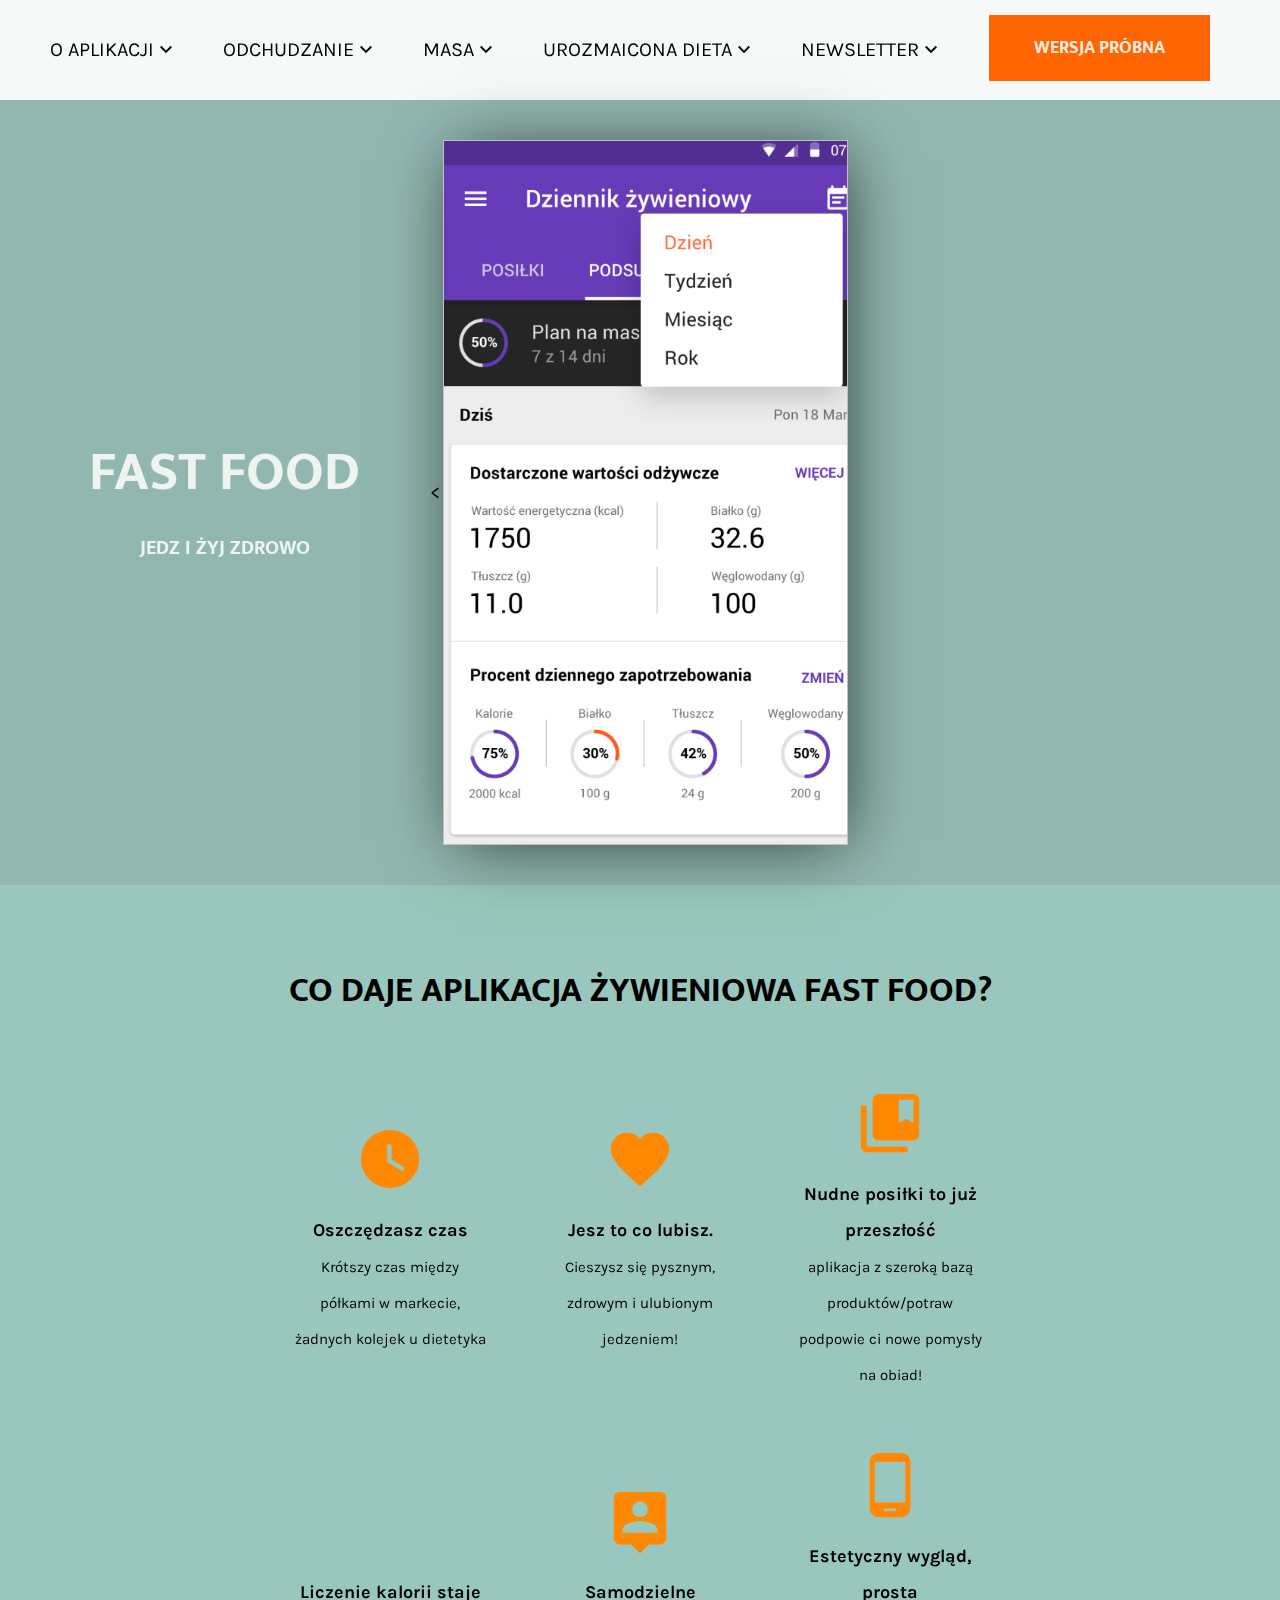
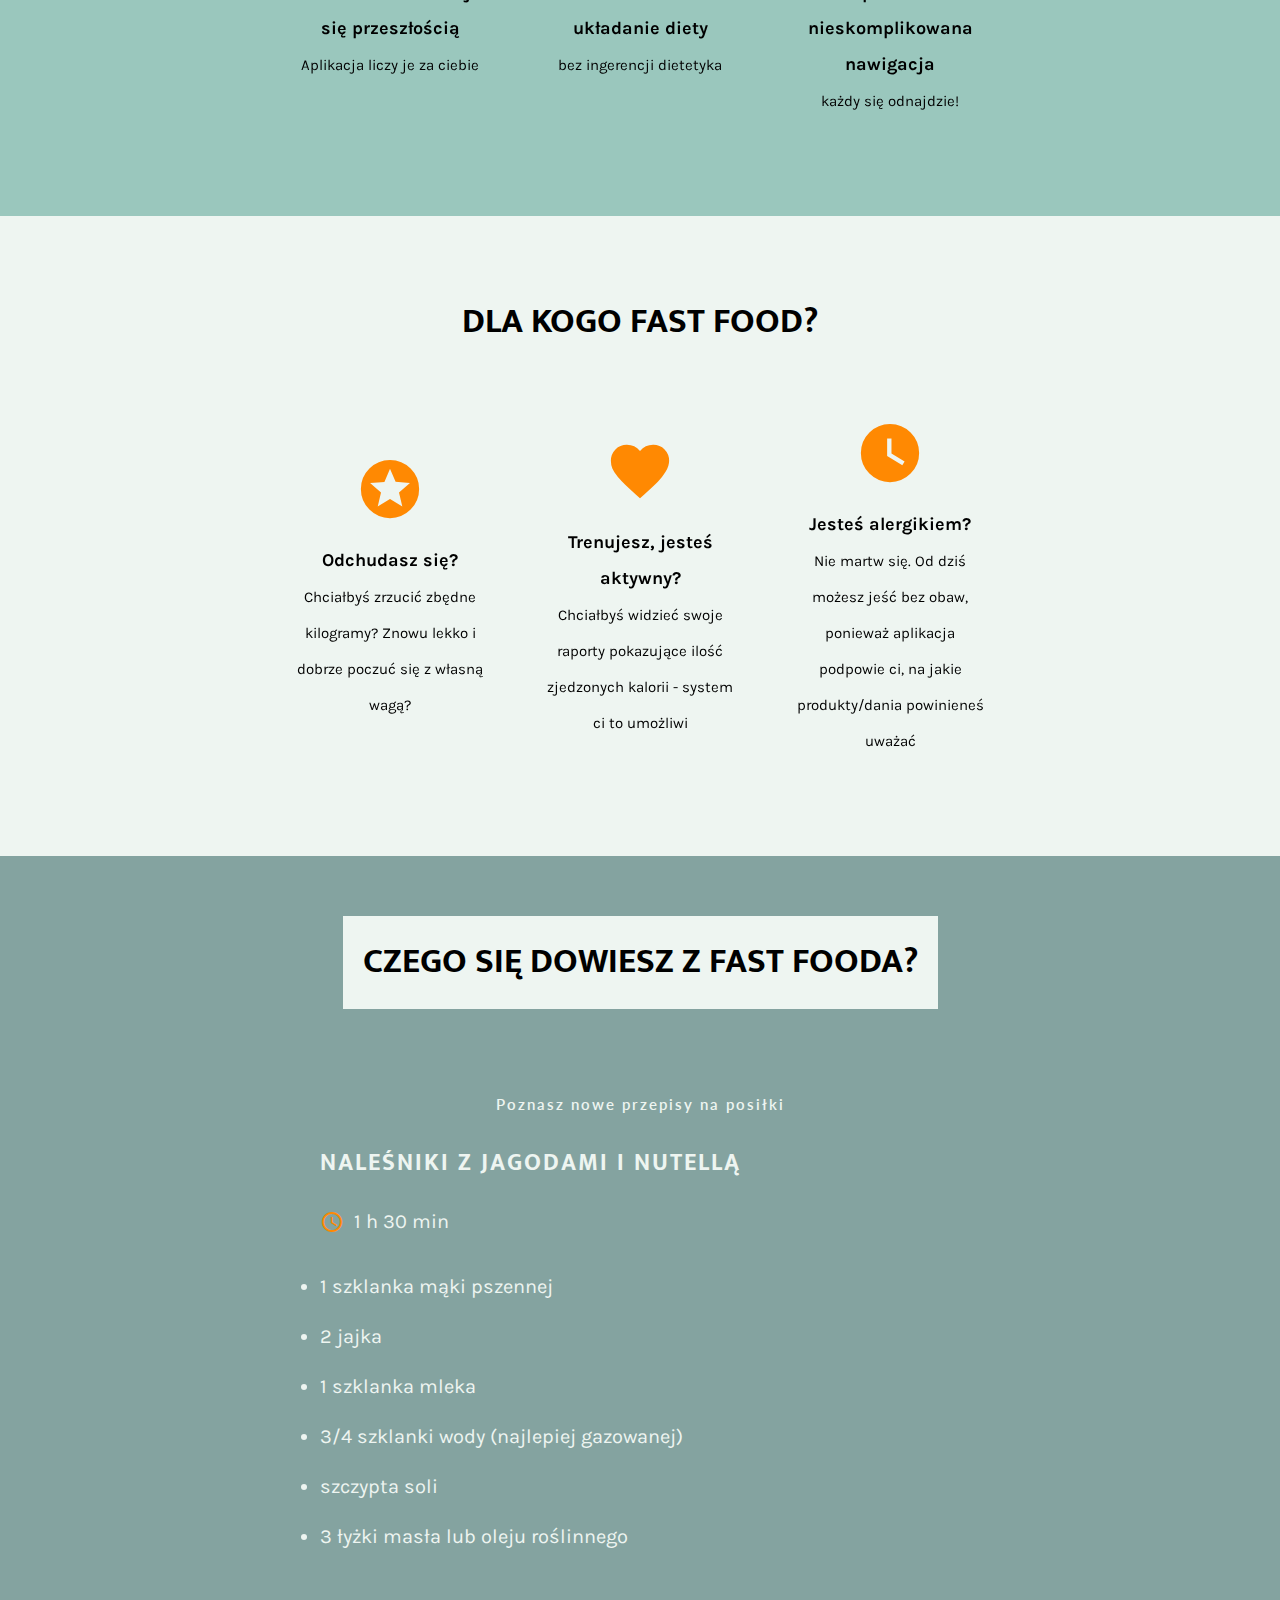
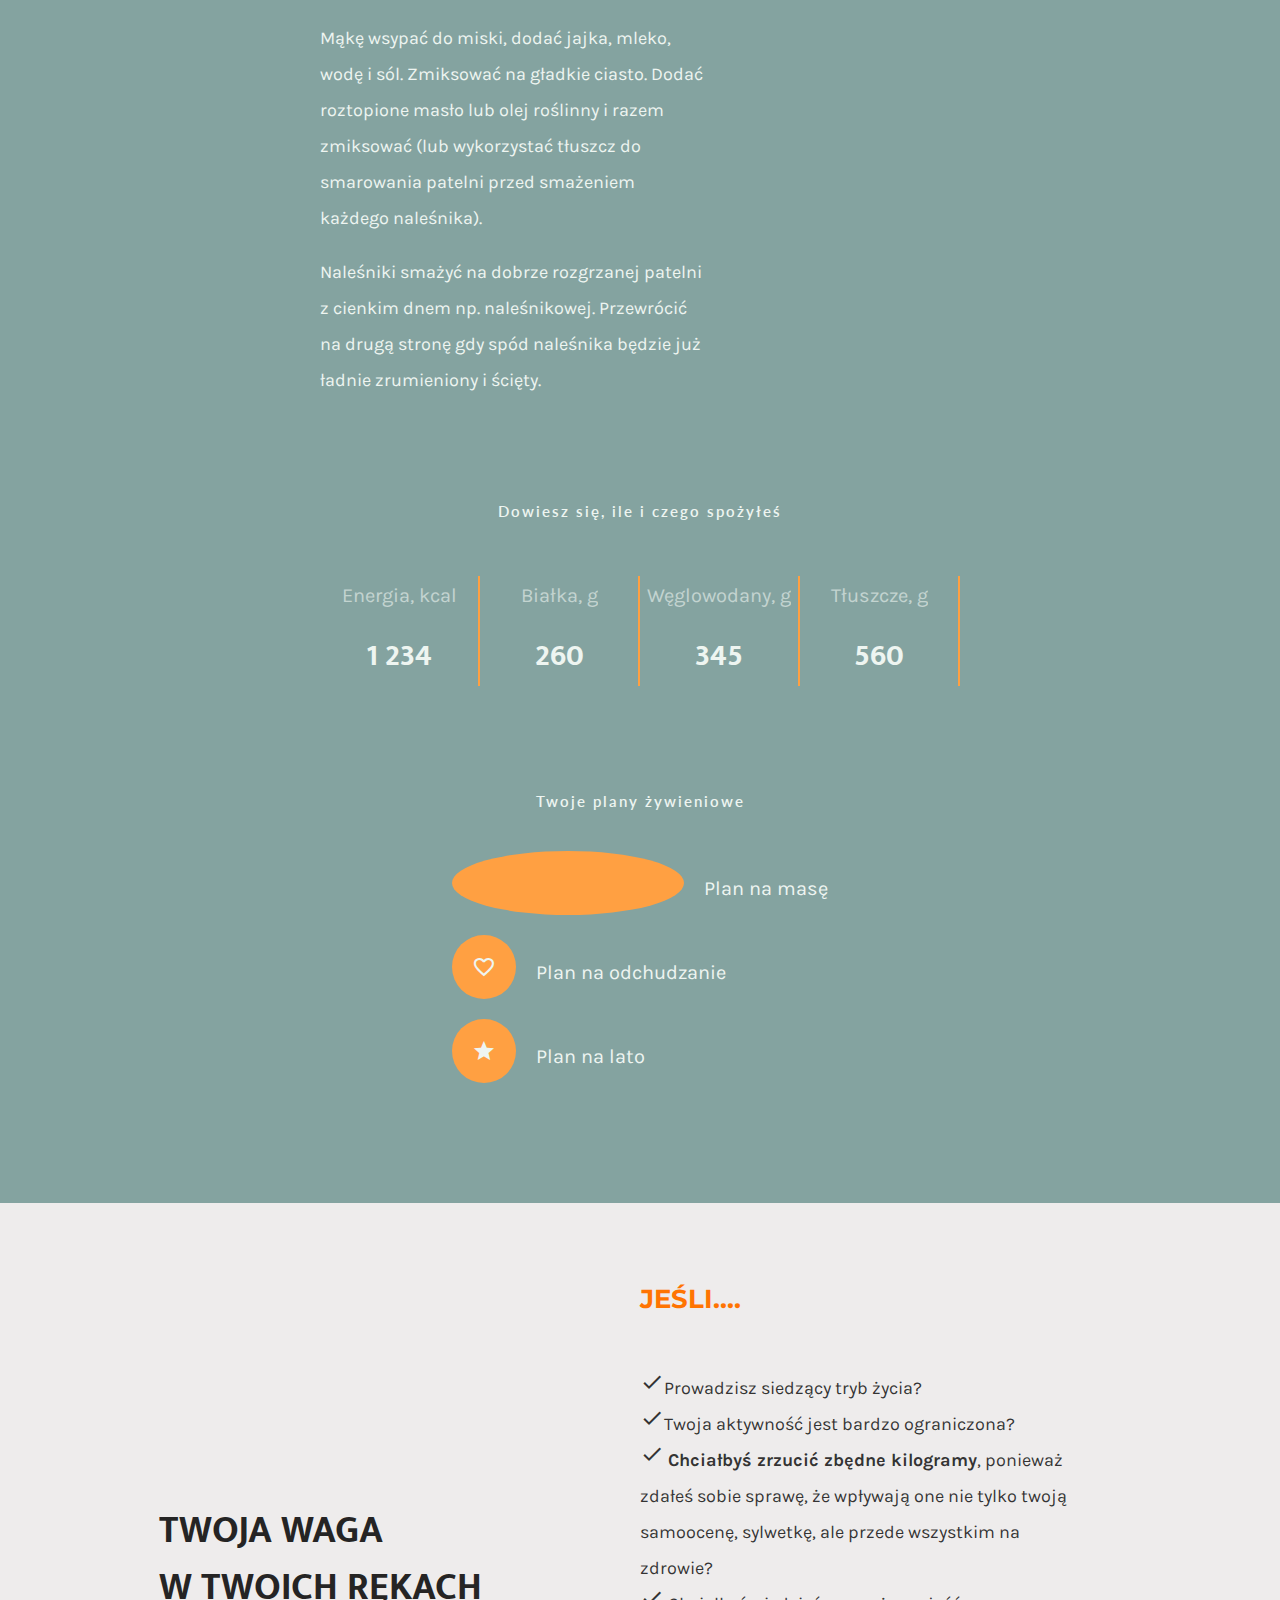
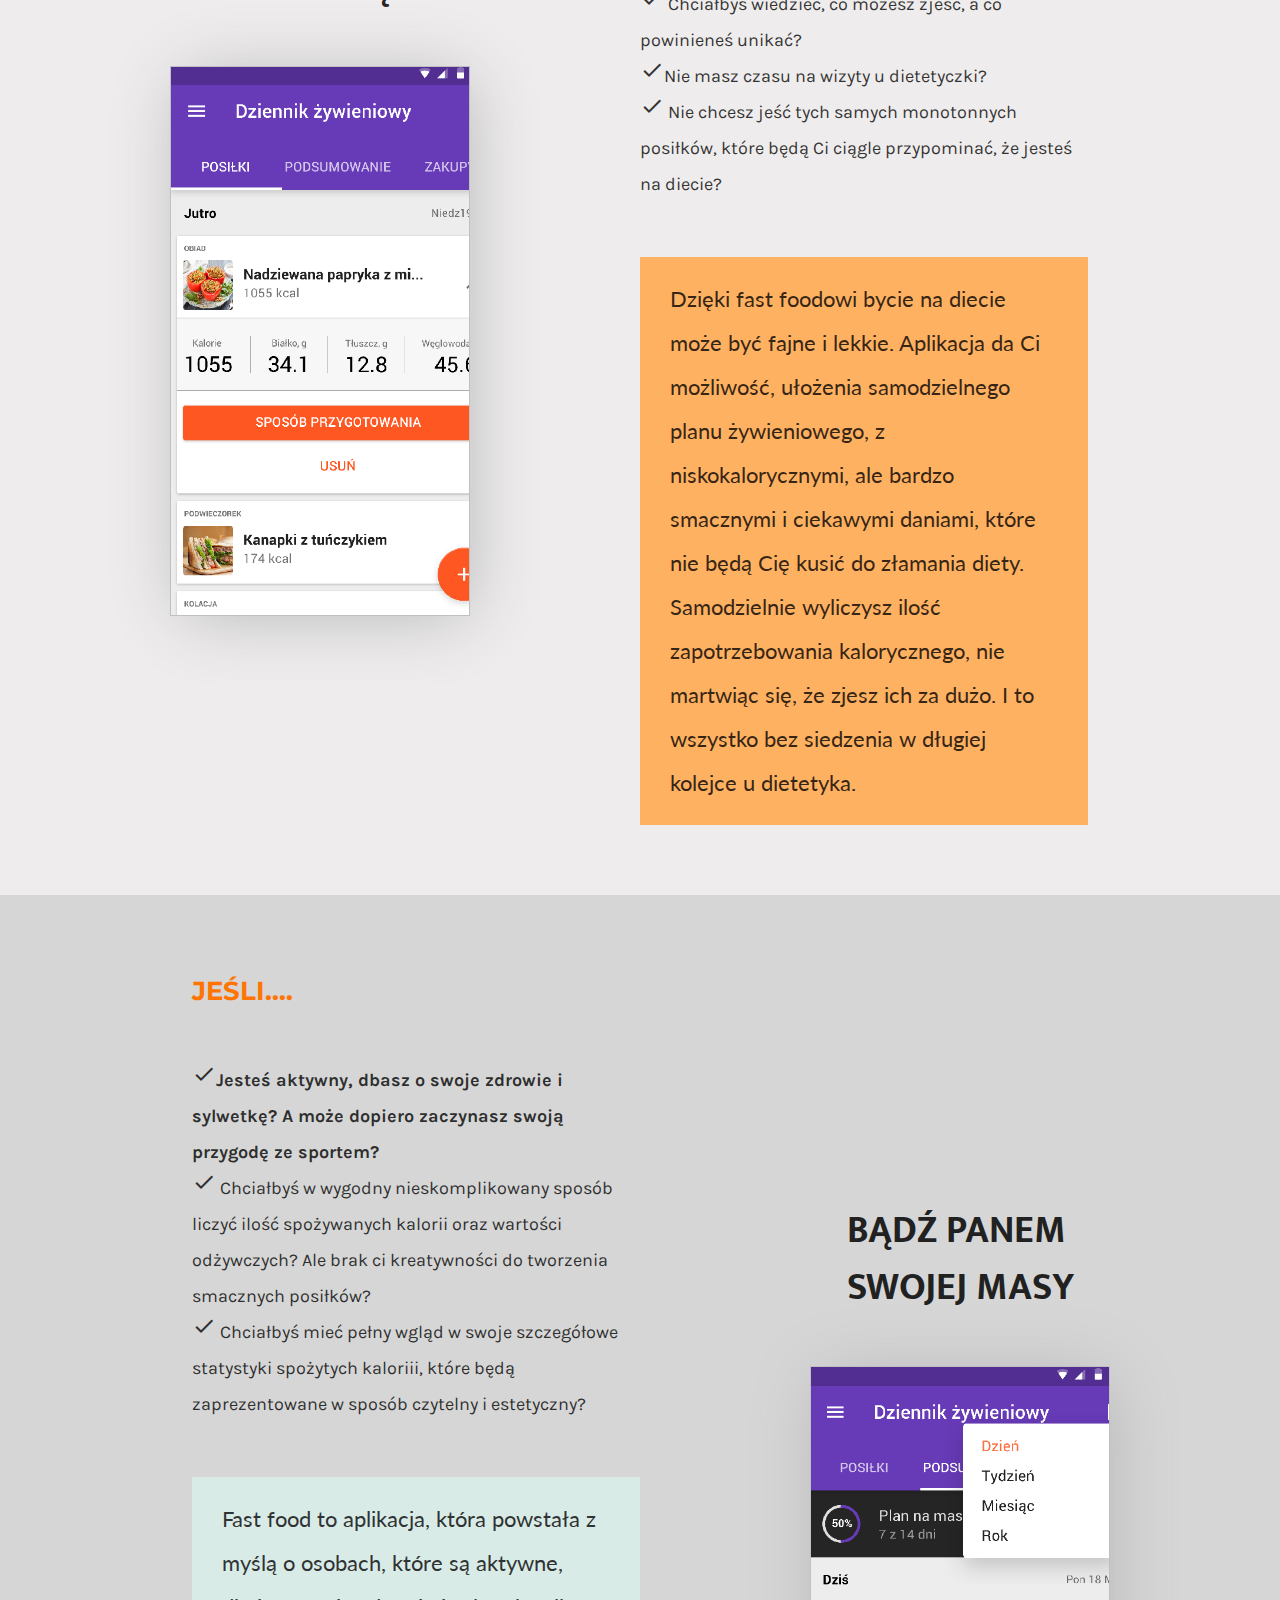
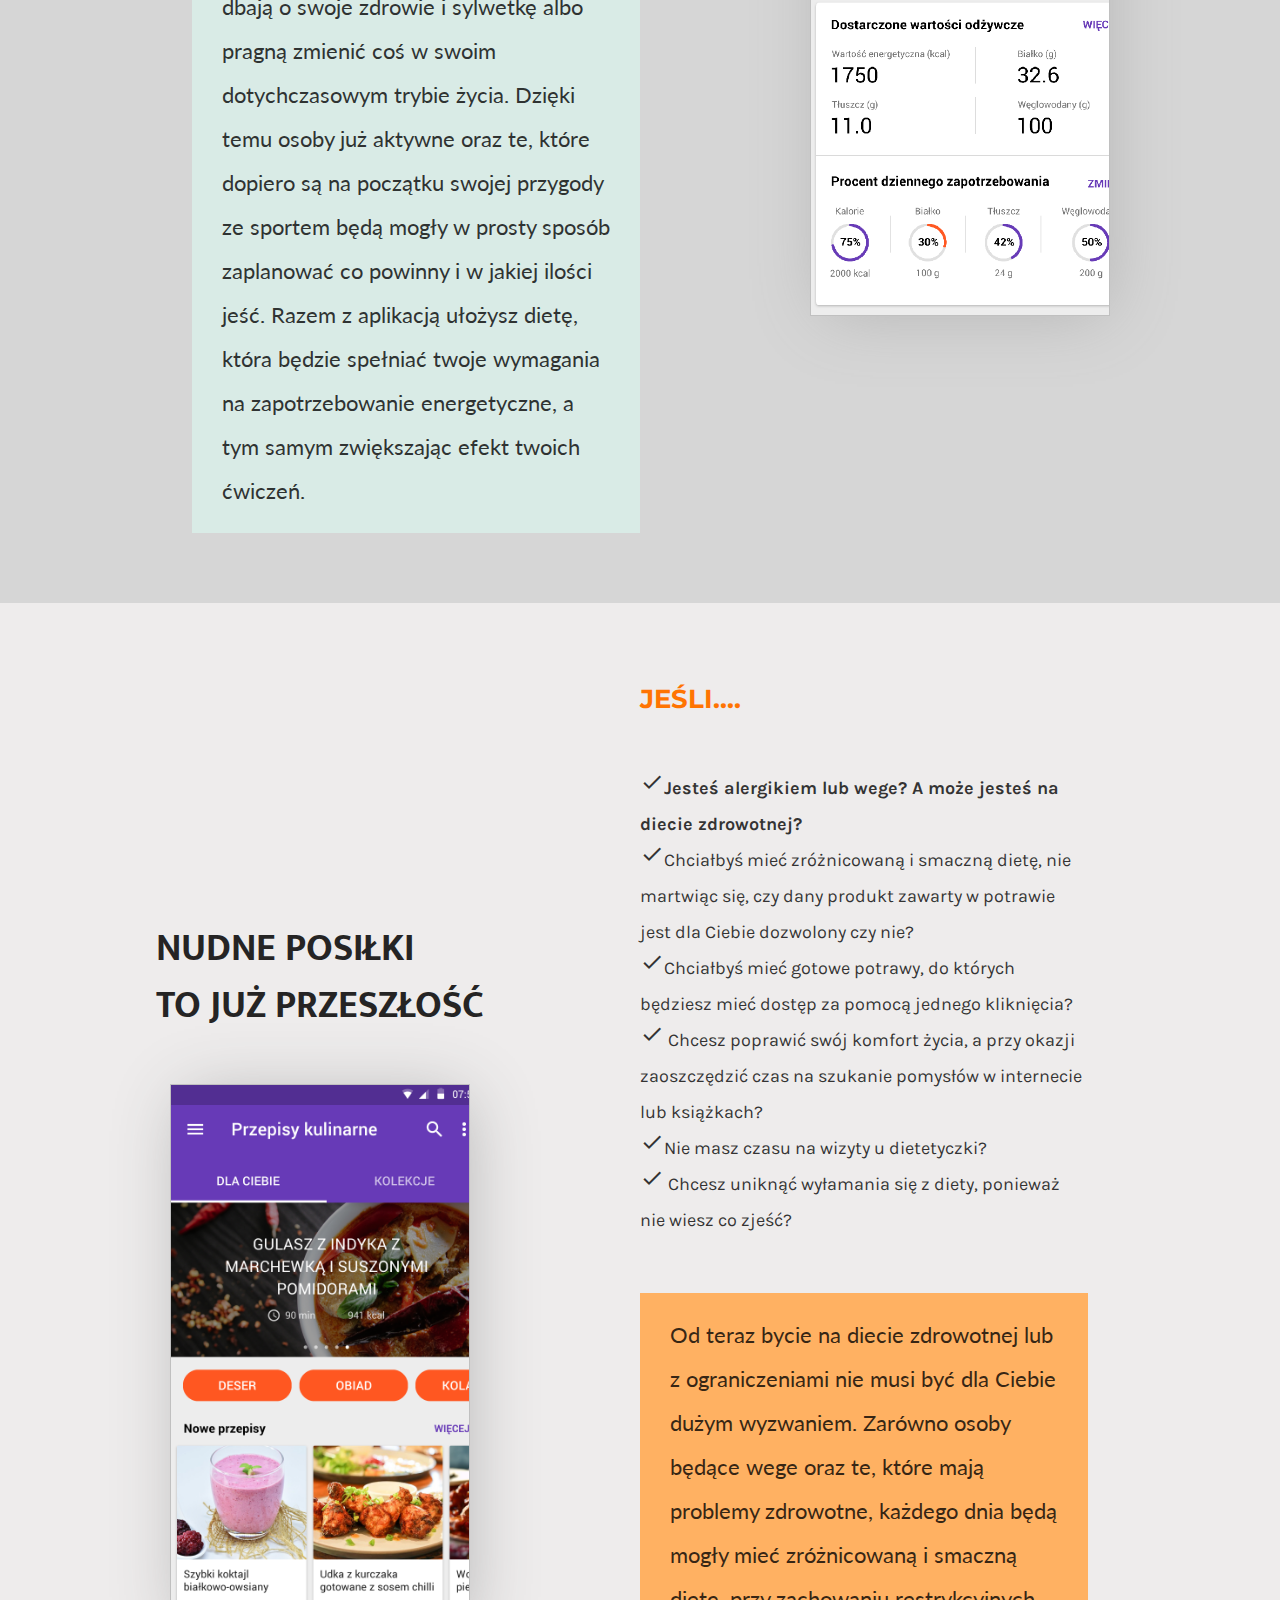
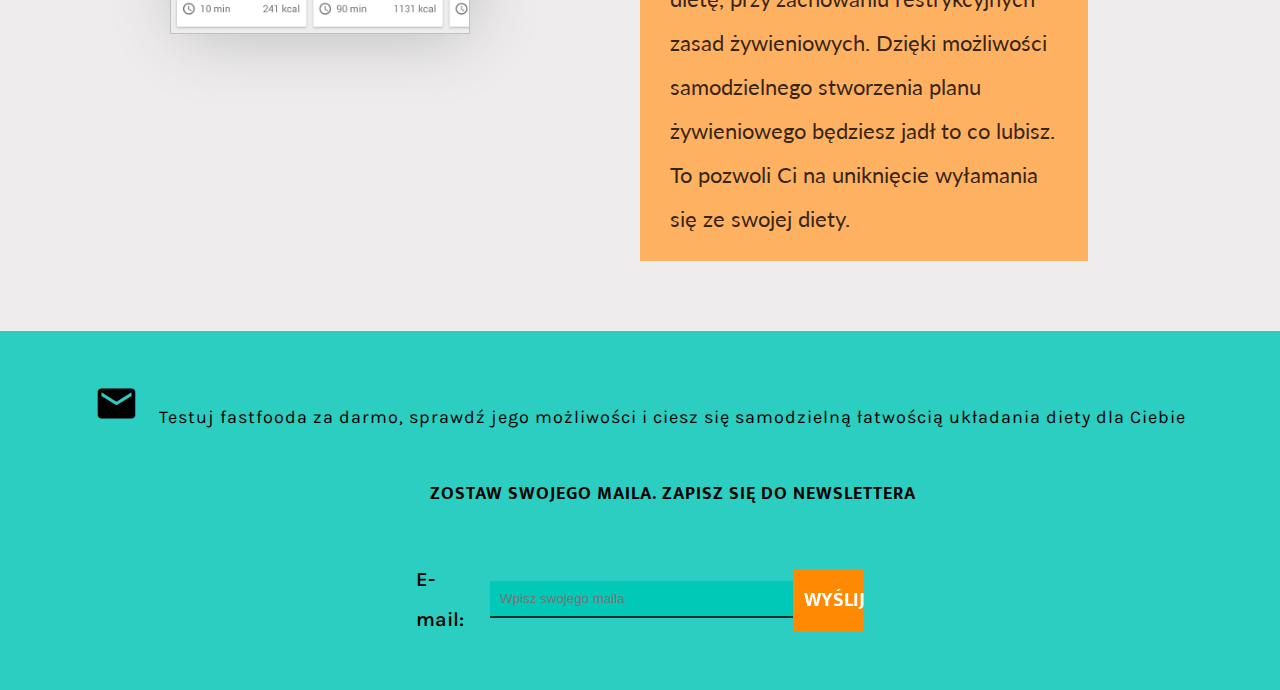
==== index.html @ 52b26720 "styles" ====
<!DOCTYPE html>
<html lang="pl">
  <head>
    <meta charset="utf-8" />
    <title>Fast food</title>

    <link rel="stylesheet" href="style.css" />
    <link rel="stylesheet" href="hover.css" type="text/css" />
    <link rel="stylesheet" href="animate.css" type="text/css" />
    <link
      href="https://fonts.googleapis.com/css?family=Libre+Franklin|Lato|Montserrat|Karla|Mukta"
      rel="stylesheet"
    />

    <link
      href="https://fonts.googleapis.com/icon?family=Material+Icons"
      rel="stylesheet"
    />
  </head>

  <body>
    <nav>
      <div class="menu-nav">
        <a href="#about">
          <li class="link-hover">
            O APLIKACJI
            <i class="material-icons">
              keyboard_arrow_down
            </i>
          </li>
        </a>
        <a href="#slimming">
          <li class="link-hover">
            ODCHUDZANIE
            <i class="material-icons">
              keyboard_arrow_down
            </i>
          </li>
        </a>

        <a href="#mass">
          <li class="link-hover">
            MASA
            <i class="material-icons">
              keyboard_arrow_down
            </i>
          </li>
        </a>
        <a href="#variety">
          <li class="link-hover">
            UROZMAICONA DIETA
            <i class="material-icons">
              keyboard_arrow_down
            </i>
          </li>
        </a>
        <a href="#">
          <li class="link-hover">
            NEWSLETTER
            <i class="material-icons">
              keyboard_arrow_down
            </i>
          </li>
        </a>

        <div class="button greater-text">WERSJA PRÓBNA</div>
      </div>
    </nav>

    <div class="topbar">
      <div class="topbar-content">
        <div class="topbar-inf">
          <header>
            <div class="topbar-title white-text">Fast food</div>
            <div class="topbar-slogan white-text">Jedz i żyj zdrowo</div>
          </header>
        </div>
        <
        <div class="topbar-image"><img class="main-image" /></div>
        <div class="topbar-btn"></div>
      </div>
    </div>

    <!-- PLANSZA CO TO JEST FAST FOOD-->

    <div class="section-start" id="about">
      <div class="section-title">
        Co daje aplikacja żywieniowa Fast Food?
      </div>

      <div class="section-start-field">
        <div class="section-start-content">
          <i class="material-icons board-icon">watch_later</i>
          <p class="board-content-efect greater-text">
            <b>Oszczędzasz czas</b><br />
            <span class="small-text"
              >Krótszy czas między półkami w markecie, żadnych kolejek u
              dietetyka</span
            >
          </p>
        </div>

        <div class="section-start-content">
          <i class="material-icons board-icon">favorite</i>
          <p class="board-content-efect greater-text">
            <b>Jesz to co lubisz.</b><br />
            <span class="small-text">
              Cieszysz się pysznym, zdrowym i ulubionym jedzeniem!</span
            >
          </p>
        </div>
        <div class="section-start-content">
          <i class="material-icons board-icon">collections_bookmark</i>
          <p class="board-content-efect greater-text">
            <b>Nudne posiłki to już przeszłość</b> <br />
            <span class="small-text"
              >aplikacja z szeroką bazą produktów/potraw podpowie ci nowe
              pomysły na obiad!</span
            >
          </p>
        </div>

        <div class="section-start-content">
          <i class="material-icons board-icon">fastfood</i>
          <p class="board-content-efect greater-text">
            <b>Liczenie kalorii staje się przeszłością </b> <br />
            <span class="small-text">Aplikacja liczy je za ciebie</span>
          </p>
        </div>

        <div class="section-start-content">
          <i class="material-icons board-icon">person_pin</i>
          <p class="board-content-efect greater-text">
            <b>Samodzielne układanie diety</b><br />
            <span class="small-text"> bez ingerencji dietetyka</span>
          </p>
        </div>

        <div class="section-start-content">
          <i class="material-icons board-icon">phone_android</i>
          <p class="board-content-efect greater-text">
            <b>Estetyczny wygląd, prosta nieskomplikowana nawigacja </b> <br />
            <span class="small-text"> każdy się odnajdzie!</span>
          </p>
        </div>
      </div>
    </div>

    <!--DLA KOGO-->

    <div class="section-start for-whom">
      <div class="section-title">Dla kogo Fast Food?</div>
      <div class="section-start-field">
        <div class="section-start-content">
          <i class="material-icons board-icon">stars</i>
          <p class="board-content-efect greater-text">
            <b>Odchudasz się?</b><br />
            <span class="small-text"
              >Chciałbyś zrzucić zbędne kilogramy? Znowu lekko i dobrze poczuć
              się z własną wagą?</span
            >
          </p>
        </div>
        <div class="section-start-content">
          <i class="material-icons board-icon icon-for-whom">favorite</i>
          <p class="board-content-efect greater-text">
            <b>Trenujesz, jesteś aktywny?</b> <br />
            <span class="small-text"
              >Chciałbyś widzieć swoje raporty pokazujące ilość zjedzonych
              kalorii - system ci to umożliwi</span
            >
          </p>
        </div>

        <div class="section-start-content">
          <i class="material-icons board-icon icon-for-whom">watch_later</i>
          <p class="board-content-efect greater-text">
            <b>Jesteś alergikiem?</b> <br />
            <span class="small-text"
              >Nie martw się. Od dziś możesz jeść bez obaw, ponieważ aplikacja
              podpowie ci, na jakie produkty/dania powinieneś uważać</span
            >
          </p>
        </div>
      </div>
    </div>

    <!--CO DAJE FAST FOOD-->

    <div class="summary-board">
      <div class="section-title section-title-background">
        Czego się dowiesz z Fast Fooda?
      </div>

      <div class="summary-basic-inf">
        <span class="summary-subtitle small-text white-text"
          >Poznasz nowe przepisy na posiłki</span
        >

        <span class="summary-basic-inf-name white-text"
          >Naleśniki z jagodami i nutellą</span
        >
        <div class="summary-basic-inf-time-field">
          <i class="material-icons summary-basic-inf-icon">access_time</i>
          <span class="summary-basic-inf-time white-text">1 h 30 min</span>
        </div>
        <span class="summmary-basic-inf-ingredients white-text">
          <li>1 szklanka mąki pszennej</li>
          <li>2 jajka</li>
          <li>1 szklanka mleka</li>
          <li>3/4 szklanki wody (najlepiej gazowanej)</li>
          <li>szczypta soli</li>
          <li>3 łyżki masła lub oleju roślinnego</li>
        </span>

        <span class="summary-basic-inf-description white-text">
          <p>
            Mąkę wsypać do miski, dodać jajka, mleko, wodę i sól. Zmiksować na
            gładkie ciasto. Dodać roztopione masło lub olej roślinny i razem
            zmiksować (lub wykorzystać tłuszcz do smarowania patelni przed
            smażeniem każdego naleśnika).
          </p>

          <p>
            Naleśniki smażyć na dobrze rozgrzanej patelni z cienkim dnem np.
            naleśnikowej. Przewrócić na drugą stronę gdy spód naleśnika będzie
            już ładnie zrumieniony i ścięty.
          </p>
        </span>
      </div>

      <div class="summary-data-field">
        <div>
          <span class="summary-subtitle small-text white-text"
            >Dowiesz się, ile i czego spożyłeś</span
          >
        </div>
        <div class="summary-data">
          <div class="sumary-data-content">
            <span class="summary-data-content-name white-text"
              >Energia, kcal</span
            >
            <span class="summary-data-content-value white-text">1 234</span>
          </div>

          <div class="sumary-data-content">
            <span class="summary-data-content-name white-text">Białka, g</span>
            <span class="summary-data-content-value white-text">260</span>
          </div>

          <div class="sumary-data-content">
            <span class="summary-data-content-name white-text"
              >Węglowodany, g</span
            >
            <span class="summary-data-content-value white-text">345</span>
          </div>

          <div class="sumary-data-content">
            <span class="summary-data-content-name white-text"
              >Tłuszcze, g</span
            >
            <span class="summary-data-content-value white-text">560</span>
          </div>
        </div>
      </div>

      <div class="summary-plan">
        <div>
          <span class="summary-subtitle small-text white-text"
            >Twoje plany żywieniowe</span
          >
        </div>

        <div class="summary-plan-list white-text">
          <li>
            <i class="material-icons summary-list-icon white-text">
              fastfood
            </i>
            Plan na masę
          </li>
          <li>
            <i class="material-icons summary-list-icon white-text">
              favorite_border
            </i>
            Plan na odchudzanie
          </li>
          <li>
            <i class="material-icons summary-list-icon white-text">
              grade
            </i>
            Plan na lato
          </li>
        </div>
      </div>
    </div>

    <!--TWOJA WAGA W TWOICH RĘKACH-->

    <div class="section-overlay section-overlay-persona1" id="slimming">
      <div class="section-content section-title-field">
        <div class="section-title slogan">Twoja waga <br />w Twoich rękach</div>
        <div class="section-subtitle"></div>
        <img class="screen-image1" />
      </div>
      <div class="section-content">
        <div class="section-field">
          <div class="section-queries greater-text">
            <div class="section-title-query">JEŚLI....</div>
            <li>
              <i class="material-icons"> check </i>Prowadzisz siedzący tryb
              życia?
            </li>
            <li>
              <i class="material-icons"> check </i>Twoja aktywność jest bardzo
              ograniczona?
            </li>
            <li>
              <i class="material-icons">
                check
              </i>
              <b>Chciałbyś zrzucić zbędne kilogramy</b>, ponieważ zdałeś sobie
              sprawę, że wpływają one nie tylko twoją samoocenę, sylwetkę, ale
              przede wszystkim na zdrowie?
            </li>
            <li>
              <i class="material-icons">
                check
              </i>
              Chciałbyś wiedzieć, co możesz zjeść, a co powinieneś unikać?
            </li>
            <li>
              <i class="material-icons"> check </i>Nie masz czasu na wizyty u
              dietetyczki?
            </li>
            <li>
              <i class="material-icons">
                check
              </i>
              Nie chcesz jeść tych samych monotonnych posiłków, które będą Ci
              ciągle przypominać, że jesteś na diecie?
            </li>
          </div>

          <div class="section-description">
            Dzięki fast foodowi bycie na diecie może być fajne i lekkie.
            Aplikacja da Ci możliwość, ułożenia samodzielnego planu
            żywieniowego, z niskokalorycznymi, ale bardzo smacznymi i ciekawymi
            daniami, które nie będą Cię kusić do złamania diety. Samodzielnie
            wyliczysz ilość zapotrzebowania kalorycznego, nie martwiąc się, że
            zjesz ich za dużo. I to wszystko bez siedzenia w długiej kolejce u
            dietetyka.
          </div>
        </div>
      </div>
    </div>

    <!-- BĄDŹ PANEM SWOJEJ MASY-->

    <div class="section-overlay section-overlay-persona2" id="mass">
      <div class="section-content section-content-persona2">
        <div class="section-field">
          <div class="section-queries greater-text">
            <div class="section-title-query">JEŚLI....</div>
            <li>
              <i class="material-icons"> check </i
              ><b
                >Jesteś aktywny, dbasz o swoje zdrowie i sylwetkę? A może
                dopiero zaczynasz swoją przygodę ze sportem?</b
              >
            </li>
            <li>
              <i class="material-icons">
                check
              </i>
              Chciałbyś w wygodny nieskomplikowany sposób liczyć ilość
              spożywanych kalorii oraz wartości odżywczych? Ale brak ci
              kreatywności do tworzenia smacznych posiłków?
            </li>
            <li>
              <i class="material-icons">
                check
              </i>
              Chciałbyś mieć pełny wgląd w swoje szczegółowe statystyki
              spożytych kaloriii, które będą zaprezentowane w sposób czytelny i
              estetyczny?
            </li>
          </div>

          <div class="section-description section-description-persona2">
            Fast food to aplikacja, która powstała z myślą o osobach, które są
            aktywne, dbają o swoje zdrowie i sylwetkę albo pragną zmienić coś w
            swoim dotychczasowym trybie życia. Dzięki temu osoby już aktywne
            oraz te, które dopiero są na początku swojej przygody ze sportem
            będą mogły w prosty sposób zaplanować co powinny i w jakiej ilości
            jeść. Razem z aplikacją ułożysz dietę, która będzie spełniać twoje
            wymagania na zapotrzebowanie energetyczne, a tym samym zwiększając
            efekt twoich ćwiczeń.
          </div>
        </div>
      </div>
      <div class="section-content section-title-field">
        <div class="section-title slogan">Bądź Panem<br />swojej masy</div>
        <img class="screen-image2" />
      </div>
    </div>

    <!--NUDNE POSIŁKI TO JUŻ PRZESZŁOŚĆ-->

    <div class="section-overlay section-overlay-persona1" id="variety">
      <div class="section-content section-title-field">
        <div class="section-title slogan">
          Nudne posiłki <br />to już przeszłość
        </div>
        <img class="screen-image3" />
      </div>
      <div class="section-content">
        <div class="section-field">
          <div class="section-queries greater-text">
            <div class="section-title-query">JEŚLI....</div>
            <li>
              <i class="material-icons"> check </i
              ><b
                >Jesteś alergikiem lub wege? A może jesteś na diecie
                zdrowotnej?</b
              >
            </li>
            <li>
              <i class="material-icons"> check </i>Chciałbyś mieć zróżnicowaną i
              smaczną dietę, nie martwiąc się, czy dany produkt zawarty w
              potrawie jest dla Ciebie dozwolony czy nie?
            </li>
            <li>
              <i class="material-icons"> check </i>Chciałbyś mieć gotowe
              potrawy, do których będziesz mieć dostęp za pomocą jednego
              kliknięcia?
            </li>
            <li>
              <i class="material-icons">
                check
              </i>
              Chcesz poprawić swój komfort życia, a przy okazji zaoszczędzić
              czas na szukanie pomysłów w internecie lub książkach?
            </li>
            <li>
              <i class="material-icons"> check </i>Nie masz czasu na wizyty u
              dietetyczki?
            </li>
            <li>
              <i class="material-icons">
                check
              </i>
              Chcesz uniknąć wyłamania się z diety, ponieważ nie wiesz co zjeść?
            </li>
          </div>

          <div class="section-description">
            Od teraz bycie na diecie zdrowotnej lub z ograniczeniami nie musi
            być dla Ciebie dużym wyzwaniem. Zarówno osoby będące wege oraz te,
            które mają problemy zdrowotne, każdego dnia będą mogły mieć
            zróżnicowaną i smaczną dietę, przy zachowaniu restrykcyjnych zasad
            żywieniowych. Dzięki możliwości samodzielnego stworzenia planu
            żywieniowego będziesz jadł to co lubisz. To pozwoli Ci na uniknięcie
            wyłamania się ze swojej diety.
          </div>
        </div>
      </div>
    </div>

    <footer>
      <div class="footer">
        <div class="newsletter">
          <div class="newletter-icon">
            <i class="material-icons icon-newsletter">
              mail
            </i>
          </div>
          <div class="newsletter-content greater-text">
            <p>
              Testuj fastfooda za darmo, sprawdź jego możliwości i ciesz się
              samodzielną łatwością układania diety dla Ciebie
            </p>
            <p class="newsletter-mail greater-text">
              Zostaw swojego maila. Zapisz się do Newslettera
            </p>
          </div>
        </div>

        <div class="panel">
          <form action="#" class="panel-mail">
            <label class="input-mail-name" for="mail">E-mail:</label>
            <input
              type="text"
              id="mail"
              name="email"
              placeholder="Wpisz swojego maila"
              class="input-mail-field"
            />

            <div
              class="input-mail-submit btn-hover"
              type="submit"
              value="Submit"
            >
              WYŚLIJ
            </div>
          </form>
        </div>
      </div>
    </footer>

    <!--

    <div class="gallery-field">
      <div class="section-title">
        Co dobrego znajdziesz w Fast Foodzie?
      </div>
      <div class="gallery">
        <div class="gallery-img"></div>
        <div class="gallery-img"></div>
        <div class="gallery-img"></div>
        <div class="gallery-img"></div>
      </div>
    </div> -->

    <script src="https://code.jquery.com/jquery-3.3.1.min.js"></script>
    <script type="text/javascript" src="script.js"></script>
    <script src="jquery.viewportchecker.min.js"></script>
  </body>
</html>
---- style.css ----
body {
  margin: 0;
  padding: 0;
  line-height: 2;
  font-size: 20px;

  font-family: "Karla", sans-serif;
}

li {
  list-style: none;
}

.menu-nav {
  background-color: rgba(238, 245, 241, 0.6);
  padding: 30px 50px;
  position: relative;
}

.menu-nav a {
  text-decoration: none;
  color: rgb(0, 0, 0);
}

.menu-nav li {
  margin-right: 45px;
}

.button {
  color: rgba(255, 255, 255, 0.9);
  padding: 15px 45px;
  background-color: #ff6502;
  position: absolute;
  right: 70px;
  top: 15px;
}

.button:hover {
  background-image: linear-gradient(
    to bottom,
    #ff6502,
    #ff6f00,
    #ff7800,
    #ff8100,
    #ff8902
  );
}

/* TOP BAR */
.topbar {
  position: relative;
  padding: 40px 20px;

  background-color: #085a4c71;
}

.topbar-content {
  width: 100%;
}

.topbar::after {
  content: "";
  display: block;
  position: absolute;
  top: 0;
  left: 0;
  background-image: url("img/background-top.jpg");
  background-size: contain;
  background-attachment: fixed;
  width: 100%;
  height: 100%;
  opacity: 0.9;

  z-index: -1;
}

.topbar-inf,
.topbar-btn,
.topbar-image {
  flex: 1;
}

.topbar-title {
  font-size: 55px;
}

.main-image {
  background-image: url("img/main-img.png");
  height: 705px;
  width: 405px;

  -webkit-box-shadow: 5px 5px 66px -9px rgba(0, 0, 0, 0.719);
  -moz-box-shadow: 5px 5px 66px -9px rgba(0, 0, 0, 0.719);
  box-shadow: 5px 5px 66px -9px rgba(0, 0, 0, 0.719);
}

/* PLANSZA STRARTOWA - CO TO, DLA KOGO */

.section-start {
  /*background-color: #008c72;*/

  background-color: #9ac7bd;
  padding: 60px 0;
}

.section-start-field {
  width: 60%;
  justify-content: space-evenly;
  flex-wrap: wrap;
}

.section-start-content {
  width: 15vw;
  margin: 20px;
}

.board-icon {
  font-size: 70px !important;
  color: #ff8902;
}

.for-whom {
  background-color: #eef5f1;
  color: black;
}

.section-arrow {
  color: black !important;
  font-size: 30px !important;
}

/* style dla planszy CO DAJE FASTFOOD  */

.summary-board {
  padding: 60px 0;
  position: relative;
  background-color: #03413b7c;
}

.summary-board::after {
  content: "";
  display: block;
  position: absolute;
  top: 0;
  left: 0;
  background-image: url("img/backgroung-img.jpg");
  background-size: cover;
  background-attachment: fixed;
  width: 100%;
  height: 100%;
  opacity: 0.5;
  z-index: -1;
}

.summary-subtitle {
  padding: 20px 0;
  font-weight: 600;
  color: #003b36;
  letter-spacing: 2px;
  font-family: "Lato";
}

.summary-basic-inf {
  padding: 30px 0;
  width: 50%;
}

.summary-basic-inf-name {
  font-size: 24px;
  letter-spacing: 2px;
  font-family: "Lato";
}

.summary-basic-inf-time-field {
  align-items: center;
  padding-top: 15px;
}

.summary-basic-inf-icon {
  color: #ff8902;
  padding-right: 10px;
}

.summary-basic-inf-description {
  padding: 35px 0;
  width: 30vw;
  font-size: 18px;
}

.summmary-basic-inf-ingredients {
  padding-top: 25px;
}

.summmary-basic-inf-ingredients li {
  list-style: disc;
  margin-bottom: 10px;
}

.summary-data {
  width: 50vw;
  padding: 45px 0;
}

.summary-data-field {
  padding: 10px 0;
  width: 50%;
}

.sumary-data-content {
  flex: 1;
  border-right: 2px solid #ffa042;
}

.summary-data-content-name {
  opacity: 0.6;
  margin-bottom: 10px;
}

.summary-data-content-value {
  font-size: 30px;
}

.summary-plan {
  padding: 40px 0;
  width: 50%;
}

.summary-plan-list {
  margin-top: 30px;
}

.summary-plan-list li {
  padding-bottom: 20px;
  align-items: center;
}

.summary-list-icon {
  padding: 20px;
  background-color: #ffa042;
  border-radius: 50%;
  margin-right: 15px;
}

/* PLANSZE O PERSONACH */

.section-overlay {
  align-items: center;
  flex-wrap: wrap;
  color: rgba(0, 0, 0, 0.8);
  padding: 50px 0;
}

.section-overlay-persona1 {
  background-color: #eeecec;
}

.section-overlay-persona2 {
  background-color: #d6d6d6;
}

.section-content {
  flex: 1;
}

.section-content-persona2 {
  align-items: flex-end;
}

.section-field {
  align-content: center;
  justify-content: space-evenly;
  width: 70%;
  padding: 20px 0;
}

.section-queries {
  margin-bottom: 55px;
}

.section-description {
  font-size: 22px;
  padding: 20px 30px;
  background-color: #ffb162;
  font-family: "Lato";
}

.section-description-persona2 {
  background-color: #d9ebe6;
}

.section-title {
  font-size: 35px;
  padding: 20px;
  margin-bottom: 30px;
  line-height: 1.5;
}

.section-title-background {
  background-color: #eef5f1;
}

.section-title-query {
  font-family: "Montserrat", sans-serif;
  font-size: 26px;
  font-weight: 700;
  color: #ff7402;
  margin-bottom: 45px;
  text-align: left;
}

.slogan {
  color: #000000da;
  font-size: 38px;
}

.screen-image1,
.screen-image2,
.screen-image3 {
  width: 300px;
  height: 550px;

  -webkit-box-shadow: 5px 5px 66px -9px rgba(179, 179, 179, 1);
  -moz-box-shadow: 5px 5px 66px -9px rgba(179, 179, 179, 1);
  box-shadow: 5px 5px 66px -9px rgba(179, 179, 179, 1);
}

.summary-board {
  padding: 60px 0;
  position: relative;
  background-color: #03413b7c;
}

.summary-board::after {
  content: "";
  display: block;
  position: absolute;
  top: 0;
  left: 0;
  background-image: url("img/backgroung-img.jpg");
  background-size: cover;
  background-attachment: fixed;
  width: 100%;
  height: 100%;
  opacity: 0.5;
  z-index: -1;
}

.screen-image1 {
  background-image: url("img/img1.png");
}

.screen-image2 {
  background-image: url("img/img2.png");
}

.screen-image3 {
  background-image: url("img/img3.png");
}

/* style dla NEWSLETTERA/FOOTER*/

.footer {
  background-color: #2bcec0;
  padding: 50px;
}

.panel-mail {
  justify-content: space-evenly;
  align-items: center;
  width: 35vw;
  margin-top: 25px;
}

.newsletter-content {
  letter-spacing: 1px;
}

.icon-newsletter {
  margin-right: 20px;
  font-size: 45px !important;
}

.newsletter-mail {
  padding: 5px;
}

.input-mail-name {
  margin-right: 20px;
}

.input-mail-name,
.newsletter-mail {
  font-weight: 600;
}

.input-mail-submit {
  padding: 11px;
  background-color: #ff8902;
}

.input-mail-field {
  border: none;
  padding: 10px;
  background-color: #00c9b7;
  border-bottom: 2px solid #02302b;

  width: 350px;
}

.input-mail-field,
.input-mail-submit {
  color: #fff;
}

/*Style dla GALERII*/

.gallery-field {
  padding-top: 50px;
}

.gallery-field {
  background-color: #c7e2e0;
}

.gallery-img {
  width: 24.8vw;
  height: 24.8vw;

  box-sizing: border-box;
  overflow-x: hidden;
}

.gallery-img:nth-child(1) {
  background-image: url("img/food1.jpg");
}

.gallery-img:nth-child(2) {
  background-image: url("img/food2.jpg");
}

.gallery-img:nth-child(3) {
  background-image: url("img/food3.jpg");
}

.gallery-img:nth-child(4) {
  background-image: url("img/food4.jpg");
}

/*style wspólne */

.button,
.topbar-title,
.topbar-slogan,
.section-title,
.summary-basic-inf-name,
.summary-data-content-value,
.input-mail-submit,
.newsletter-mail {
  font-family: "Mukta", sans-serif;
  font-weight: 700;
  text-transform: uppercase;
}

.menu-nav,
.menu-nav li,
.topbar,
.topbar-content,
.topbar-title,
.topbar-slogan,
.topbar-image,
.section-start,
.section-start-field,
.section-start-content,
.summary-board,
.summary-data-field,
.summary-plan,
.sumary-data-content,
.summary-basic-inf,
.summary-basic-inf-time-field,
.summary-data,
.summary-plan-list,
.section-overlay,
.section-content,
.section-field,
.section-queries,
.section-title-field,
.newsletter-content,
.footer,
.newsletter,
.panel-mail,
.gallery-field,
.gallery {
  display: flex;
}

.menu-nav li,
.topbar,
.topbar-content,
.section-start,
.section-start-content,
.summary-board,
.summary-data-field,
.summary-plan,
.sumary-data-content,
.section-title-field,
.newsletter-content,
.footer,
.gallery-field,
.gallery {
  justify-content: center;
  align-items: center;
}

.topbar-title,
.topbar-slogan,
.topbar-image {
  justify-content: center;
}

.section-start,
.section-start-content,
.summary-board,
.summary-data-field,
.summary-plan,
.summary-plan-list,
.sumary-data-content,
.summary-basic-inf,
.section-content,
.section-field,
.section-queries,
.newsletter-content,
.footer,
.gallery-field {
  flex-direction: column;
}

.gallery-img,
.main-image,
.screen-image1,
.screen-image2,
.screen-image3 {
  background-size: cover;
  background-repeat: no-repeat;
}

.section-start-content p,
.summary-subtitle {
  text-align: center;
}

.greater-text {
  font-size: 18px;
}

.small-text {
  font-size: 15px;
}

.white-text {
  color: #eef5f1;
}
---- hover.css ----
.link-hover {
  display: inline-block;
  vertical-align: middle;
  -webkit-transform: perspective(1px) translateZ(0);
  transform: perspective(1px) translateZ(0);
  box-shadow: 0 0 1px rgba(0, 0, 0, 0);
  position: relative;
  overflow: hidden;
}
.link-hover:before {
  content: "";
  position: absolute;
  z-index: -1;
  left: 51%;
  right: 51%;
  bottom: 0;
  background: #ff8902;
  height: 2px;
  -webkit-transition-property: left, right;
  transition-property: left, right;
  -webkit-transition-duration: 0.3s;
  transition-duration: 0.3s;
  -webkit-transition-timing-function: ease-out;
  transition-timing-function: ease-out;
}
.link-hover:hover:before,
.link-hover:focus:before,
.link-hover:active:before {
  left: 0;
  right: 0;
}

.board-content-efect {
  display: inline-block;
  vertical-align: middle;
  -webkit-transform: perspective(1px) translateZ(0);
  transform: perspective(1px) translateZ(0);
  box-shadow: 0 0 1px rgba(0, 0, 0, 0);
  -webkit-transition-duration: 0.3s;
  transition-duration: 0.3s;
  -webkit-transition-property: transform;
  transition-property: transform;
}
.board-content-efect:hover,
.board-content-efect:focus,
.board-content-efect:active {
  -webkit-transform: scale(1.1);
  transform: scale(1.1);
}

.btn-hover {
  display: inline-block;
  vertical-align: middle;
  -webkit-transform: perspective(1px) translateZ(0);
  transform: perspective(1px) translateZ(0);
  box-shadow: 0 0 1px rgba(0, 0, 0, 0);
  overflow: hidden;
  -webkit-transition-duration: 0.2s;
  transition-duration: 0.2s;
  -webkit-transition-property: color, background-color;
  transition-property: color, background-color;
}
.btn-hover:hover,
.btn-hover:focus,
.btn-hover:active {
  background-color: #00ecd9;
  color: white;
}
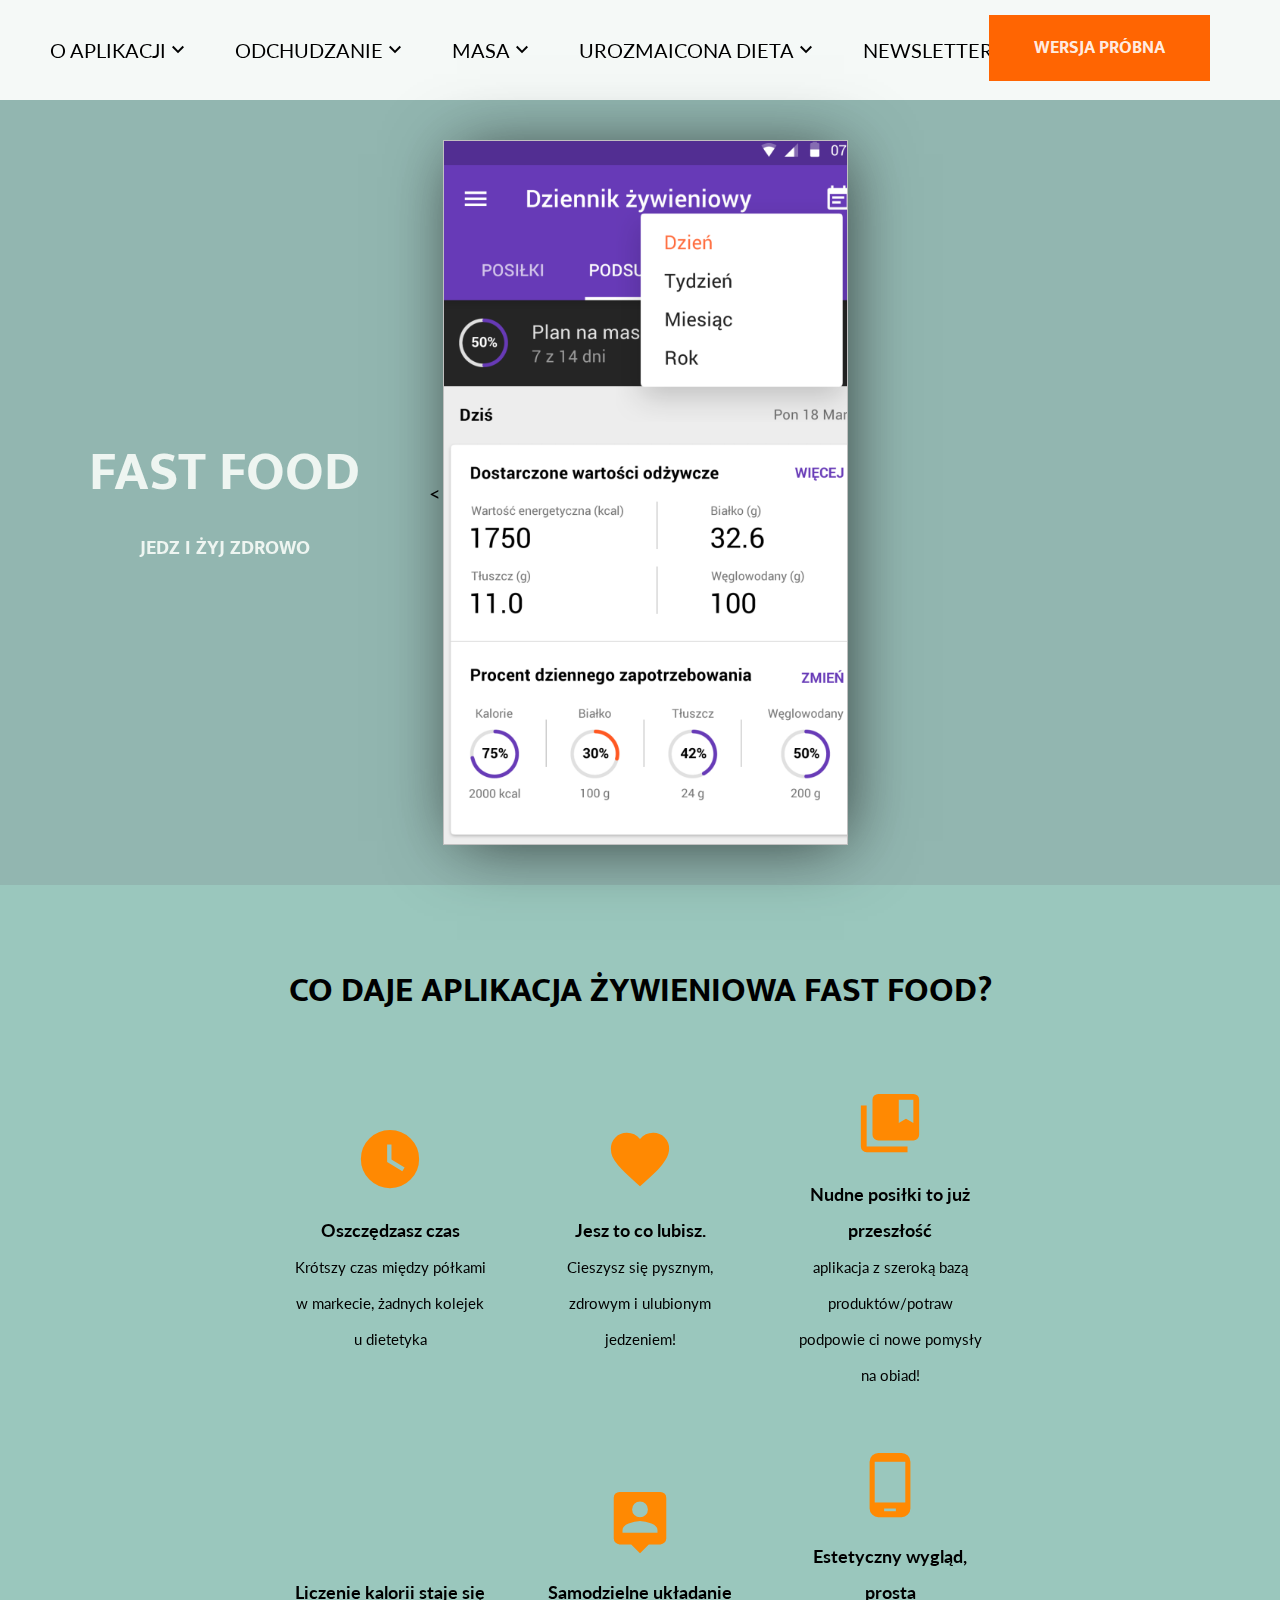
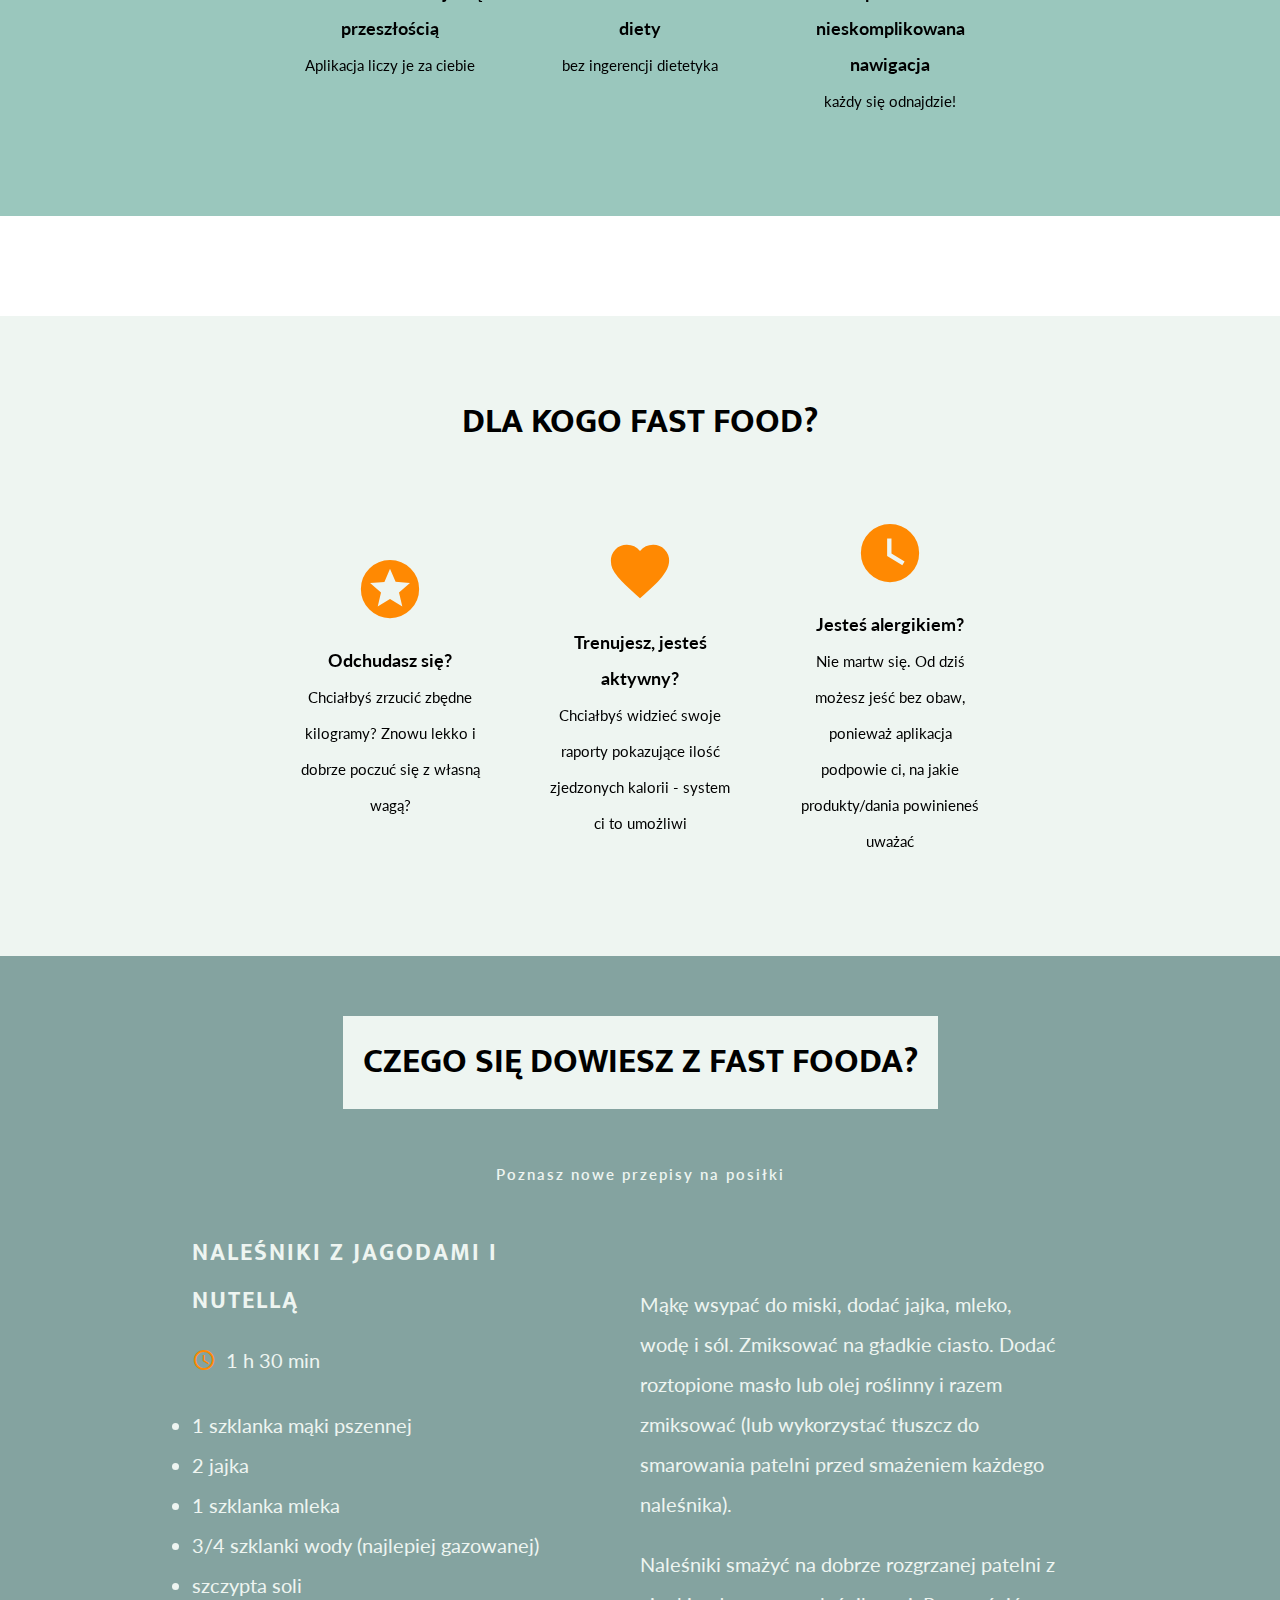
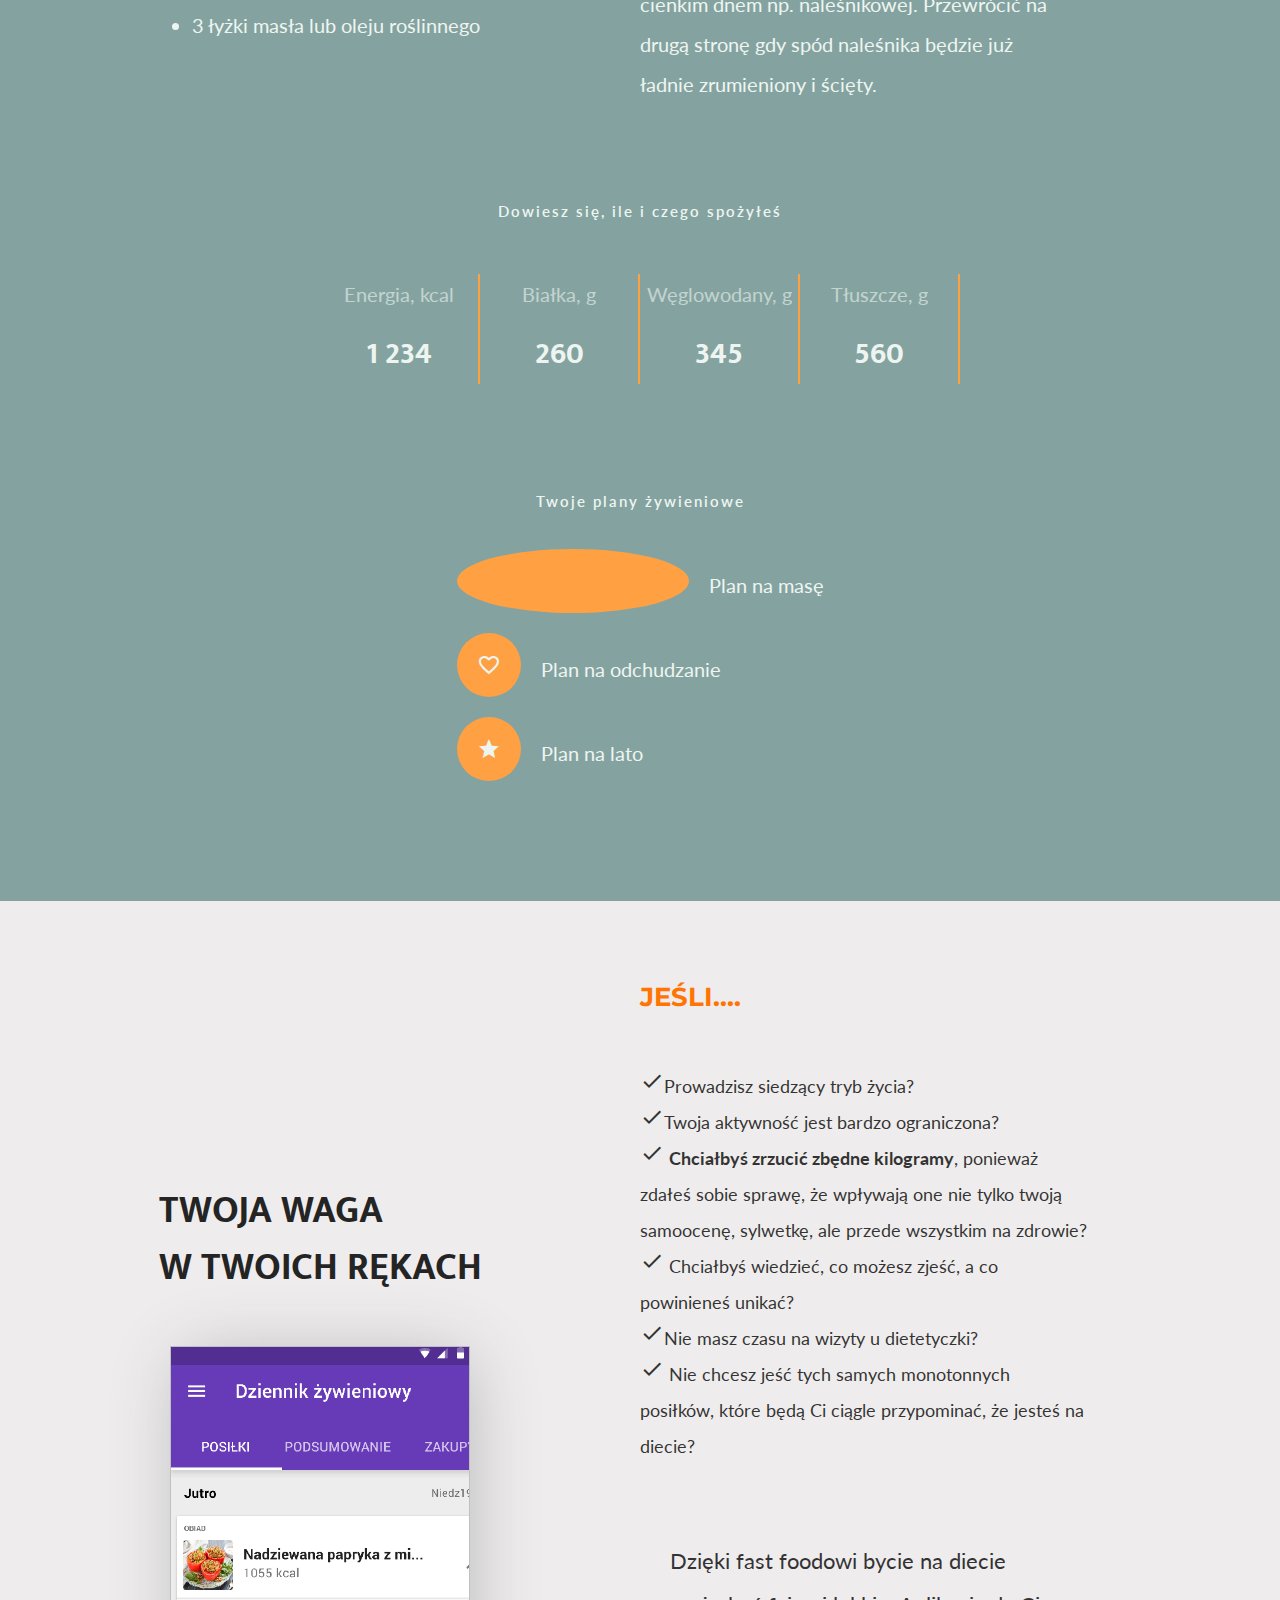
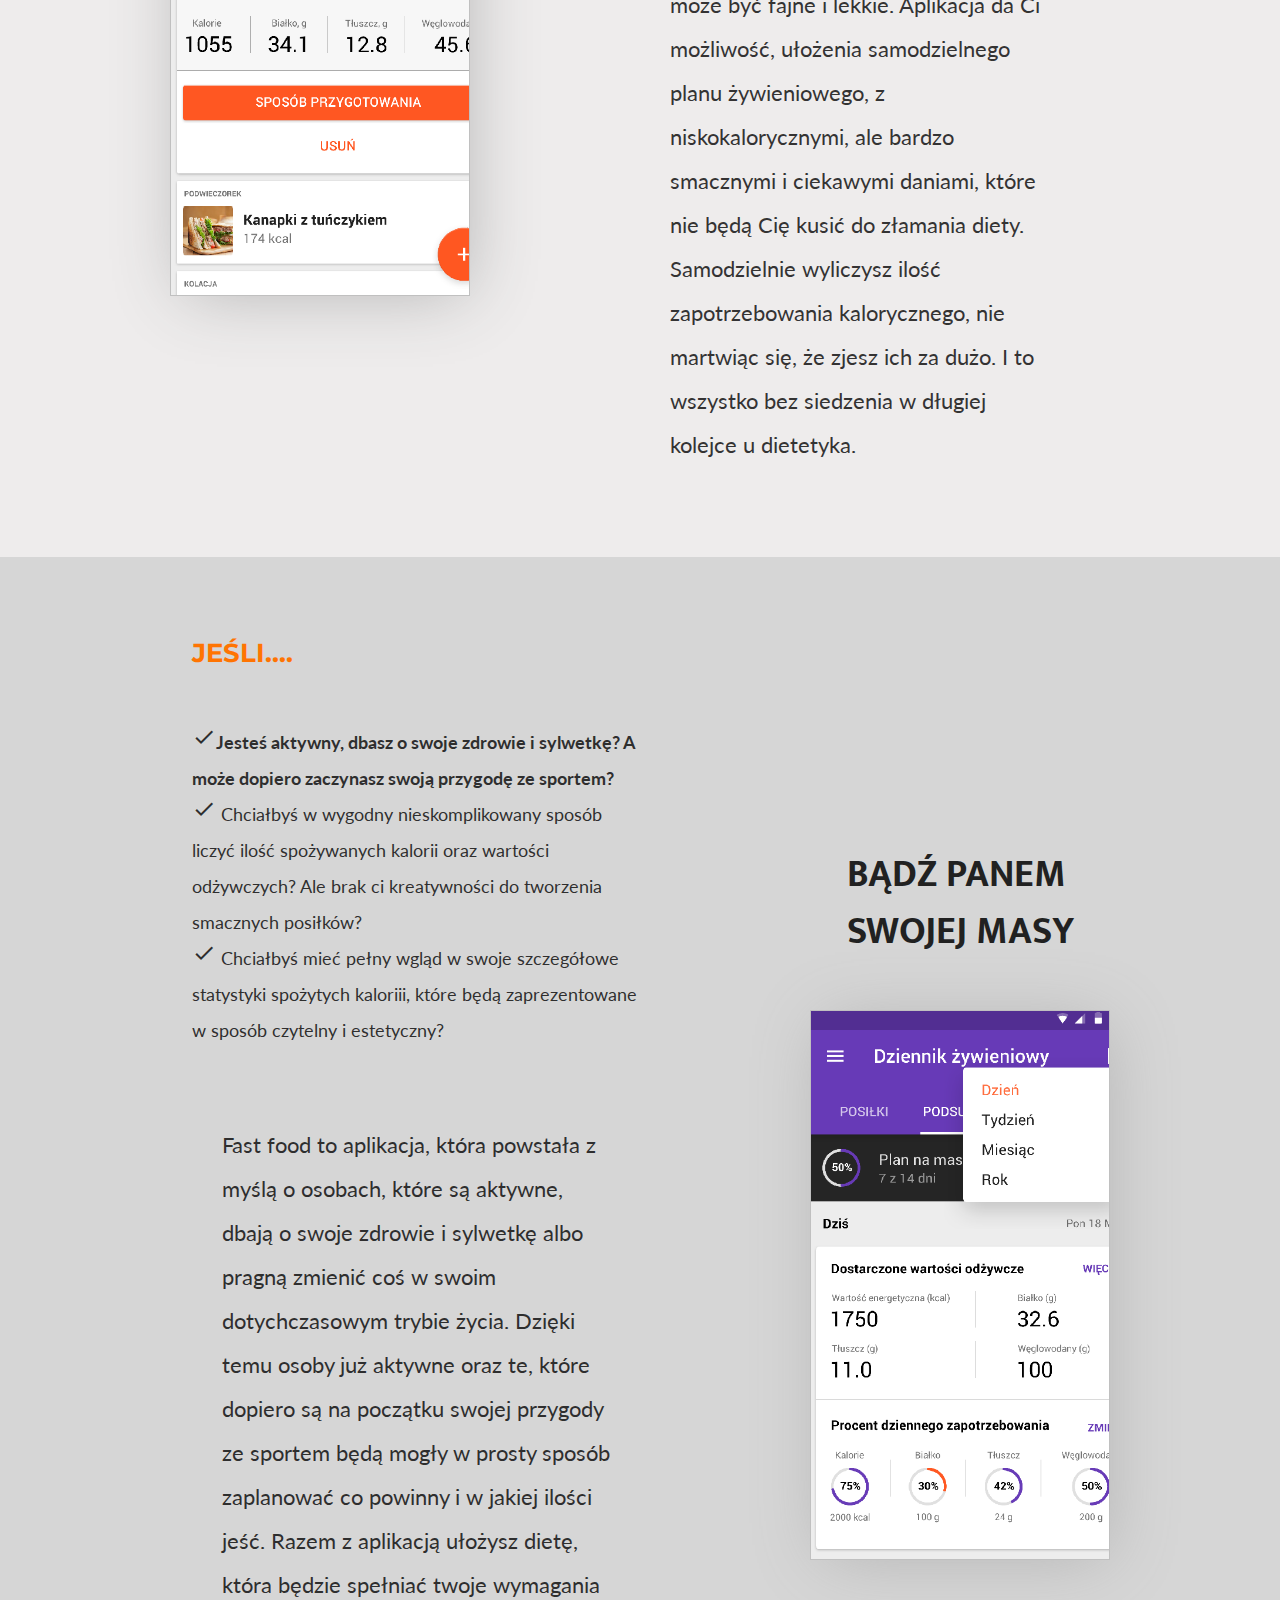
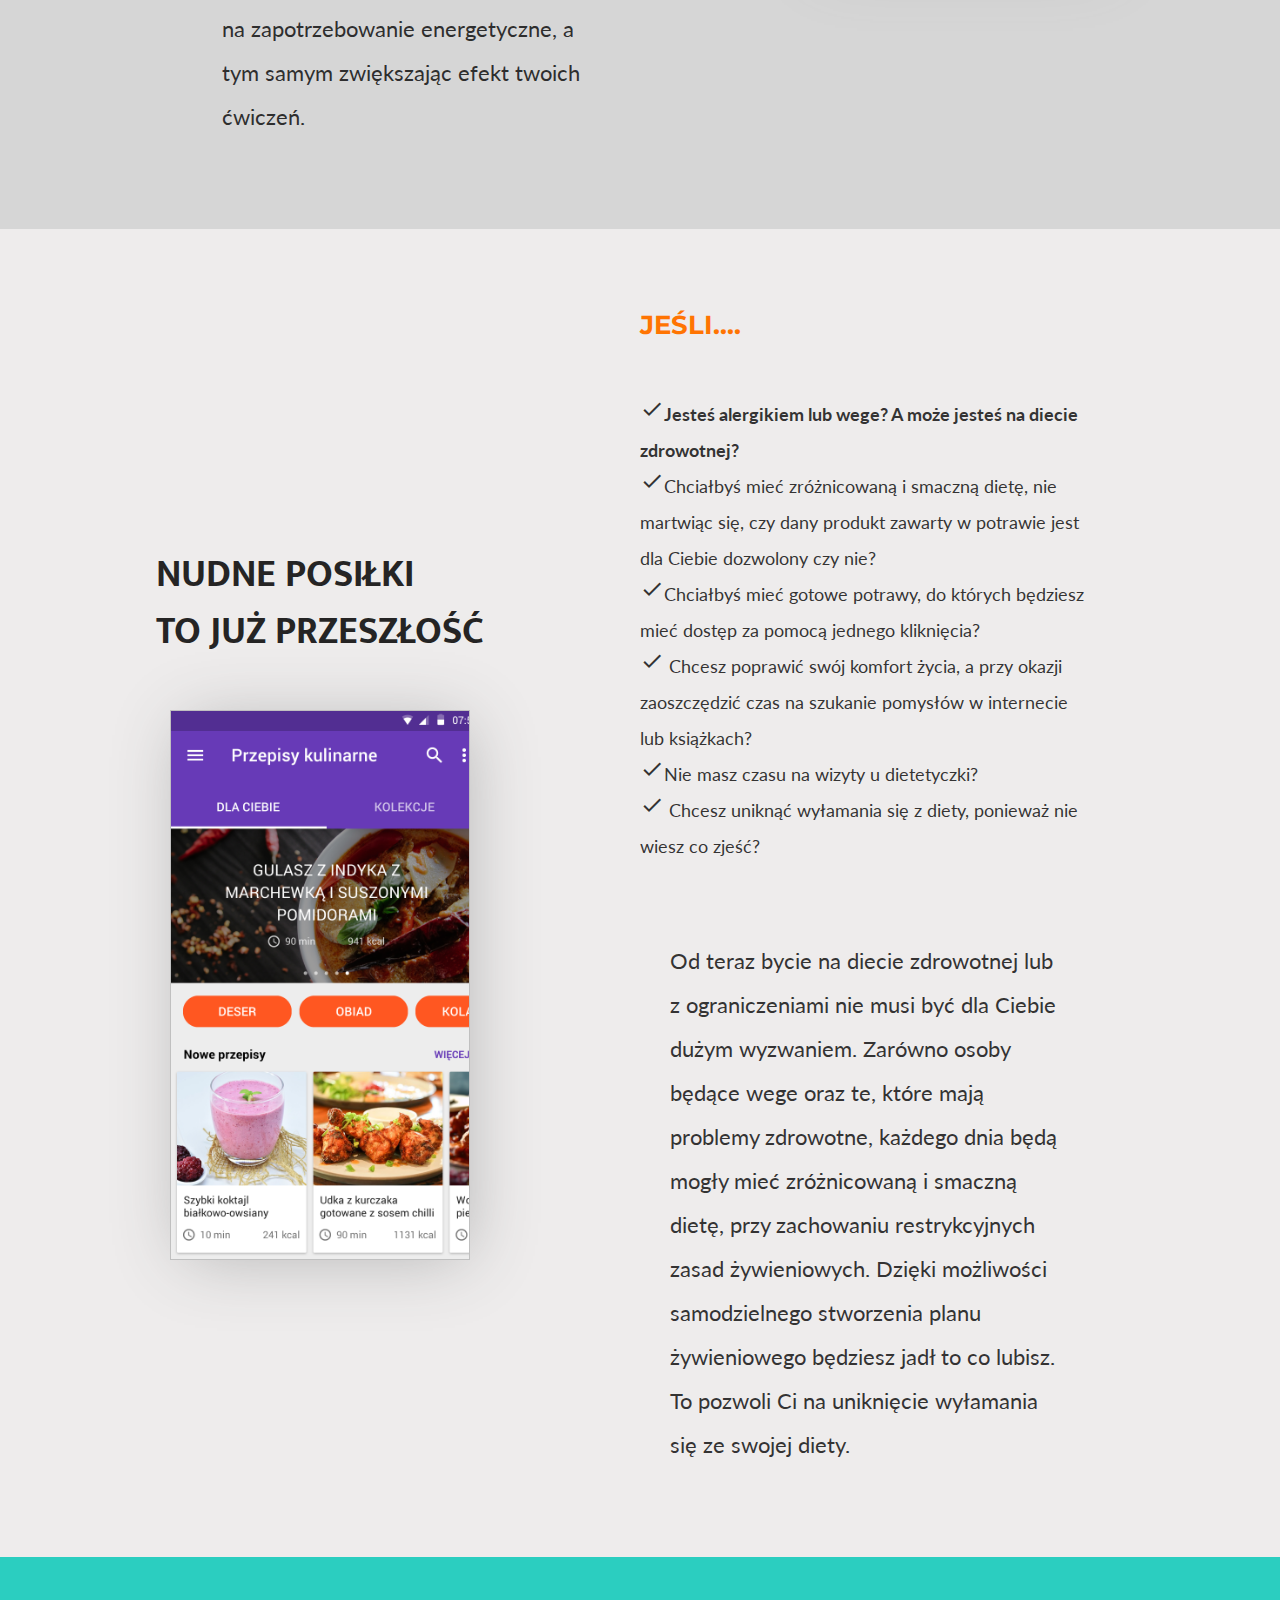
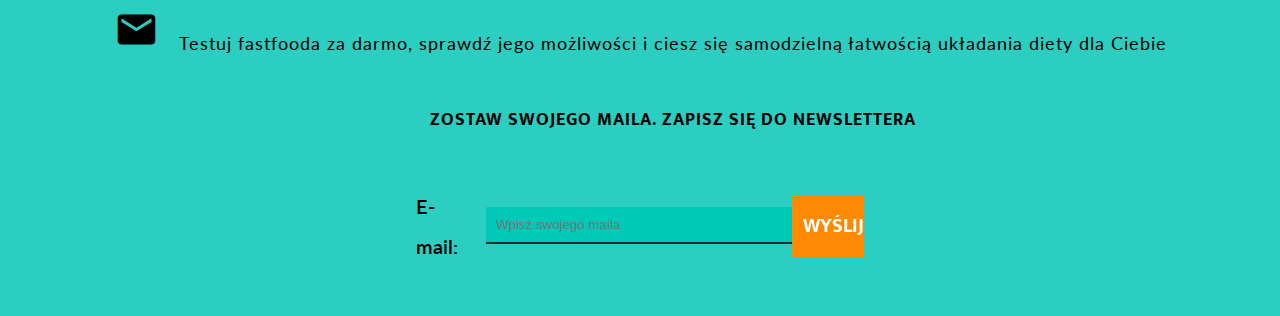
==== commit 36417bd2: "styles" ====
--- a/index.html
+++ b/index.html
@@ -146,6 +146,8 @@
       </div>
     </div>
 
+    <div class="tlo"></div>
+
     <!--DLA KOGO-->
 
     <div class="section-start for-whom">
@@ -193,40 +195,45 @@
       </div>
 
       <div class="summary-basic-inf">
-        <span class="summary-subtitle small-text white-text"
-          >Poznasz nowe przepisy na posiłki</span
-        >
-
-        <span class="summary-basic-inf-name white-text"
-          >Naleśniki z jagodami i nutellą</span
-        >
-        <div class="summary-basic-inf-time-field">
-          <i class="material-icons summary-basic-inf-icon">access_time</i>
-          <span class="summary-basic-inf-time white-text">1 h 30 min</span>
-        </div>
-        <span class="summmary-basic-inf-ingredients white-text">
-          <li>1 szklanka mąki pszennej</li>
-          <li>2 jajka</li>
-          <li>1 szklanka mleka</li>
-          <li>3/4 szklanki wody (najlepiej gazowanej)</li>
-          <li>szczypta soli</li>
-          <li>3 łyżki masła lub oleju roślinnego</li>
-        </span>
-
-        <span class="summary-basic-inf-description white-text">
-          <p>
-            Mąkę wsypać do miski, dodać jajka, mleko, wodę i sól. Zmiksować na
-            gładkie ciasto. Dodać roztopione masło lub olej roślinny i razem
-            zmiksować (lub wykorzystać tłuszcz do smarowania patelni przed
-            smażeniem każdego naleśnika).
-          </p>
-
-          <p>
-            Naleśniki smażyć na dobrze rozgrzanej patelni z cienkim dnem np.
-            naleśnikowej. Przewrócić na drugą stronę gdy spód naleśnika będzie
-            już ładnie zrumieniony i ścięty.
-          </p>
-        </span>
+        <div class="summary-subtitle small-text white-text">
+          Poznasz nowe przepisy na posiłki
+        </div>
+
+        <div class="box">
+          <div class="summary-basic-inf-recipe">
+            <div class="summary-basic-inf-name white-text">
+              Naleśniki z jagodami i nutellą
+            </div>
+            <div class="summary-basic-inf-time-field">
+              <i class="material-icons summary-basic-inf-icon">access_time</i>
+              <span class="summary-basic-inf-time white-text">1 h 30 min</span>
+            </div>
+
+            <div class="summmary-basic-inf-ingredients white-text">
+              <li>1 szklanka mąki pszennej</li>
+              <li>2 jajka</li>
+              <li>1 szklanka mleka</li>
+              <li>3/4 szklanki wody (najlepiej gazowanej)</li>
+              <li>szczypta soli</li>
+              <li>3 łyżki masła lub oleju roślinnego</li>
+            </div>
+          </div>
+
+          <div class="summary-basic-inf-description white-text">
+            <p>
+              Mąkę wsypać do miski, dodać jajka, mleko, wodę i sól. Zmiksować na
+              gładkie ciasto. Dodać roztopione masło lub olej roślinny i razem
+              zmiksować (lub wykorzystać tłuszcz do smarowania patelni przed
+              smażeniem każdego naleśnika).
+            </p>
+
+            <p>
+              Naleśniki smażyć na dobrze rozgrzanej patelni z cienkim dnem np.
+              naleśnikowej. Przewrócić na drugą stronę gdy spód naleśnika będzie
+              już ładnie zrumieniony i ścięty.
+            </p>
+          </div>
+        </div>
       </div>
 
       <div class="summary-data-field">
--- a/style.css
+++ b/style.css
@@ -4,7 +4,7 @@
   line-height: 2;
   font-size: 20px;
 
-  font-family: "Karla", sans-serif;
+  font-family: "Lato", sans-serif;
 }
 
 li {
@@ -96,6 +96,27 @@
 
 /* PLANSZA STRARTOWA - CO TO, DLA KOGO */
 
+.tlo {
+  padding: 50px 0;
+
+  position: relative;
+}
+
+.tlo::after {
+  content: "";
+  display: block;
+  position: absolute;
+  top: 0;
+  left: 0;
+  background-image: url("img/tlo.jpg");
+  background-size: cover;
+  background-attachment: fixed;
+  width: 100%;
+  height: 100%;
+  opacity: 0.8;
+  z-index: -1;
+}
+
 .section-start {
   /*background-color: #008c72;*/
 
@@ -134,7 +155,7 @@
 .summary-board {
   padding: 60px 0;
   position: relative;
-  background-color: #03413b7c;
+  background-color: #03413ba9;
 }
 
 .summary-board::after {
@@ -160,16 +181,14 @@
   font-family: "Lato";
 }
 
-.summary-basic-inf {
-  padding: 30px 0;
-  width: 50%;
-}
-
 .summary-basic-inf-name {
   font-size: 24px;
   letter-spacing: 2px;
   font-family: "Lato";
 }
+.box {
+  display: flex;
+}
 
 .summary-basic-inf-time-field {
   align-items: center;
@@ -181,10 +200,22 @@
   padding-right: 10px;
 }
 
+.box {
+  width: 70vw;
+  display: flex;
+  justify-content: space-between;
+  align-content: center;
+  padding: 20px;
+}
+
+.summary-basic-inf-recipe {
+  flex: 1;
+}
+
 .summary-basic-inf-description {
-  padding: 35px 0;
-  width: 30vw;
-  font-size: 18px;
+  padding: 35px 30px;
+  font-size: 20px;
+  flex: 1;
 }
 
 .summmary-basic-inf-ingredients {
@@ -193,7 +224,6 @@
 
 .summmary-basic-inf-ingredients li {
   list-style: disc;
-  margin-bottom: 10px;
 }
 
 .summary-data {
@@ -280,12 +310,7 @@
 .section-description {
   font-size: 22px;
   padding: 20px 30px;
-  background-color: #ffb162;
   font-family: "Lato";
-}
-
-.section-description-persona2 {
-  background-color: #d9ebe6;
 }
 
 .section-title {
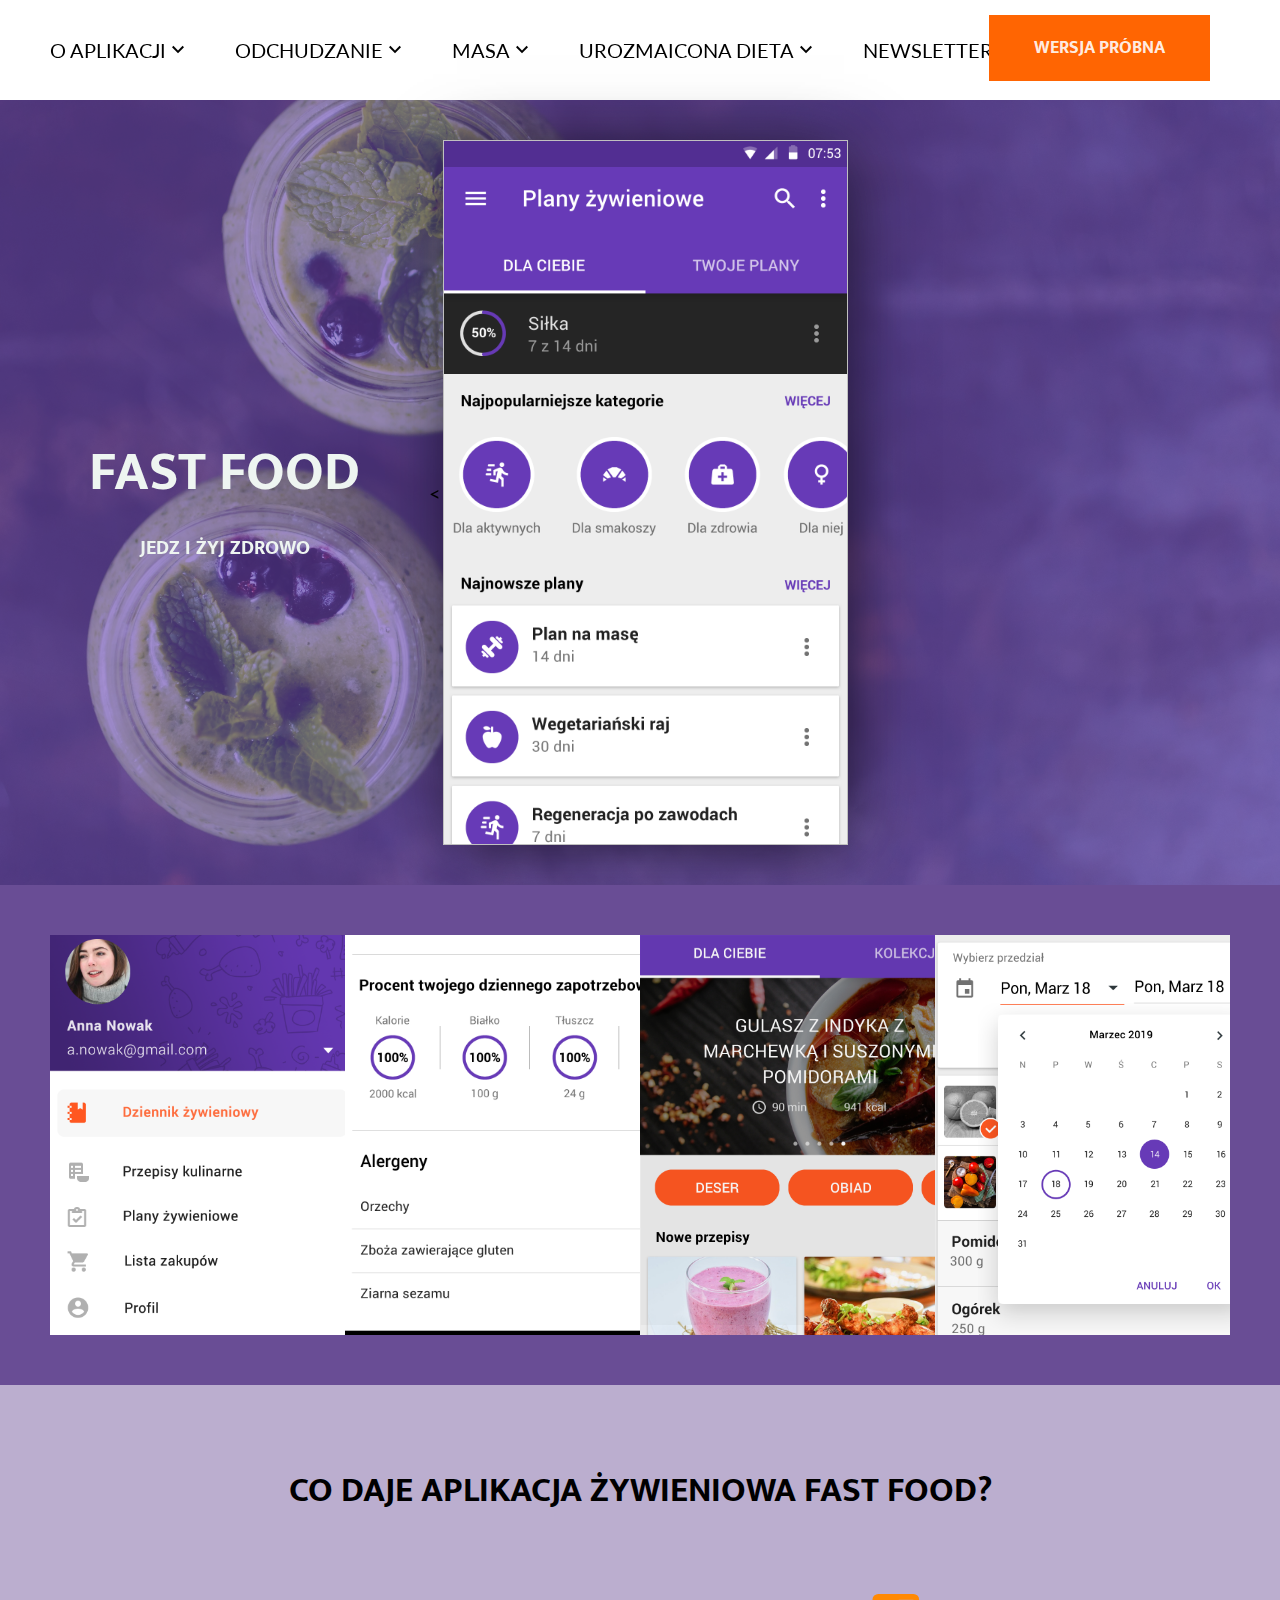
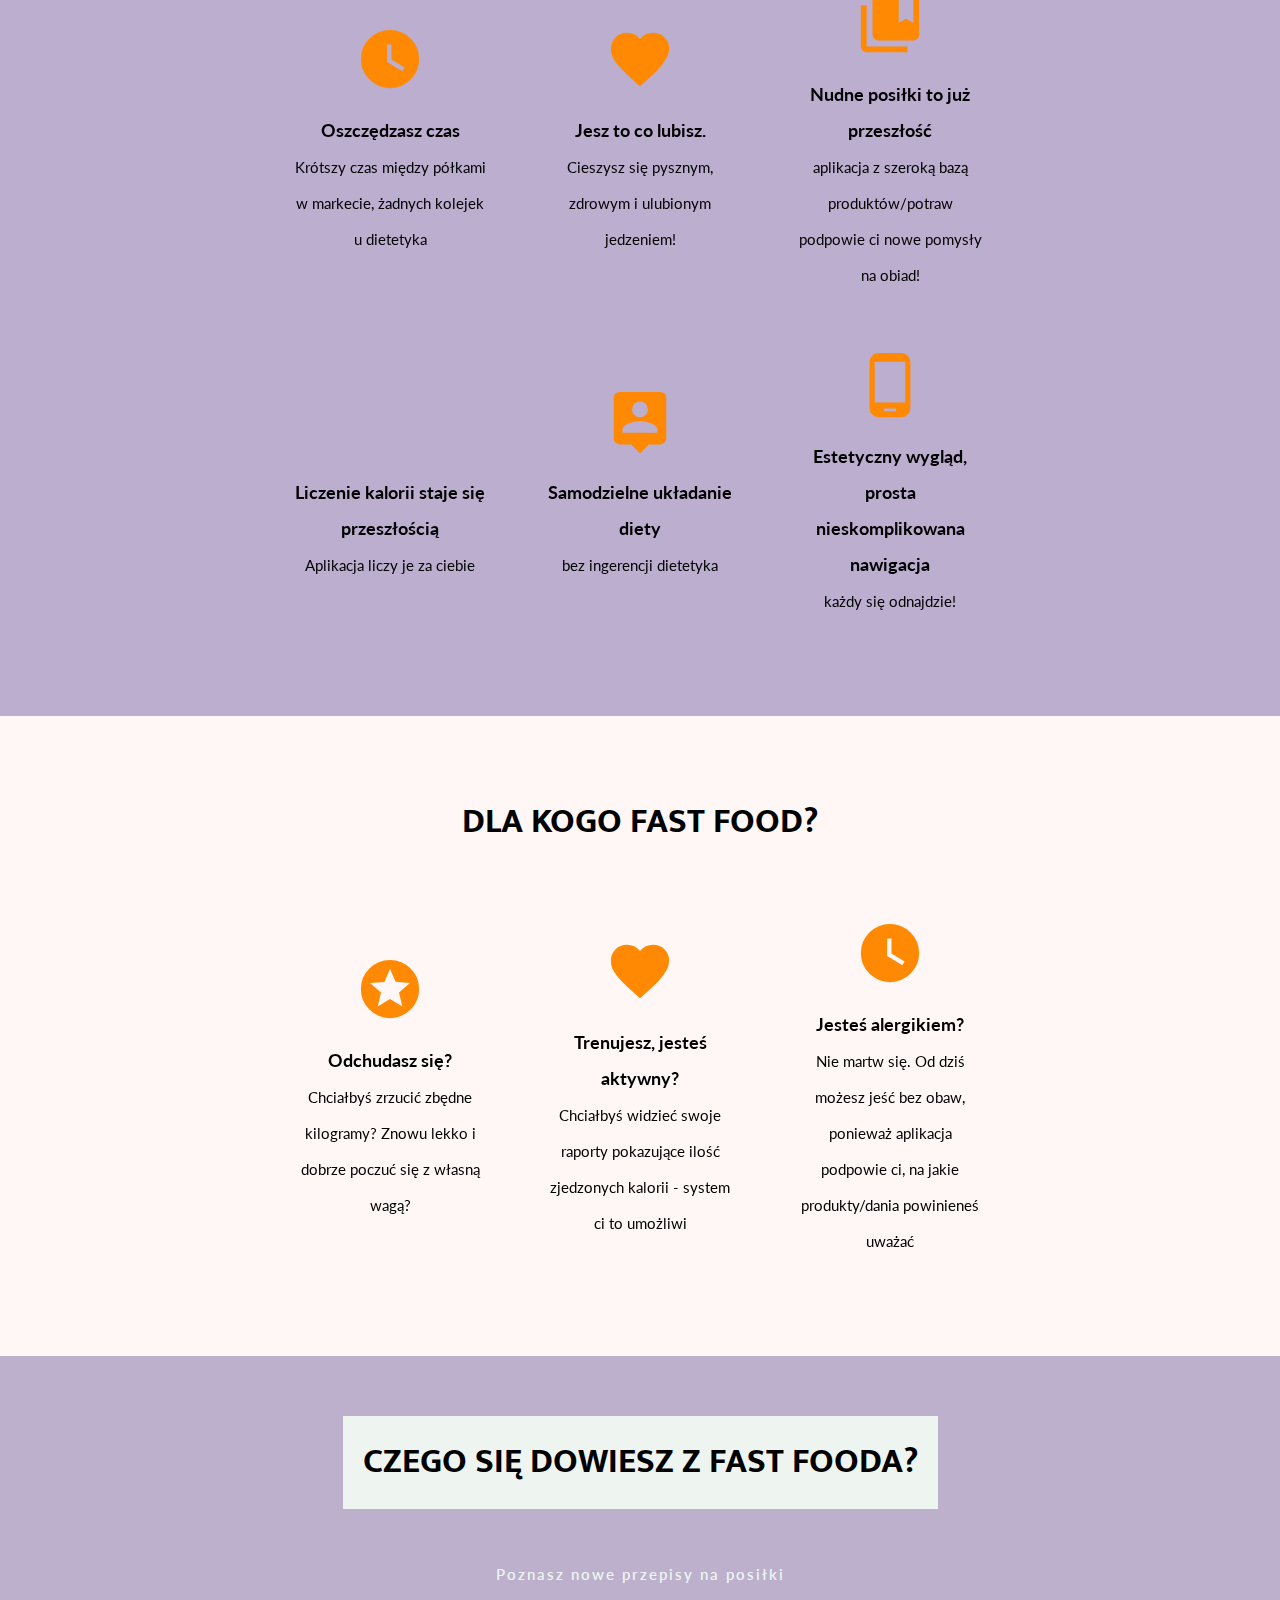
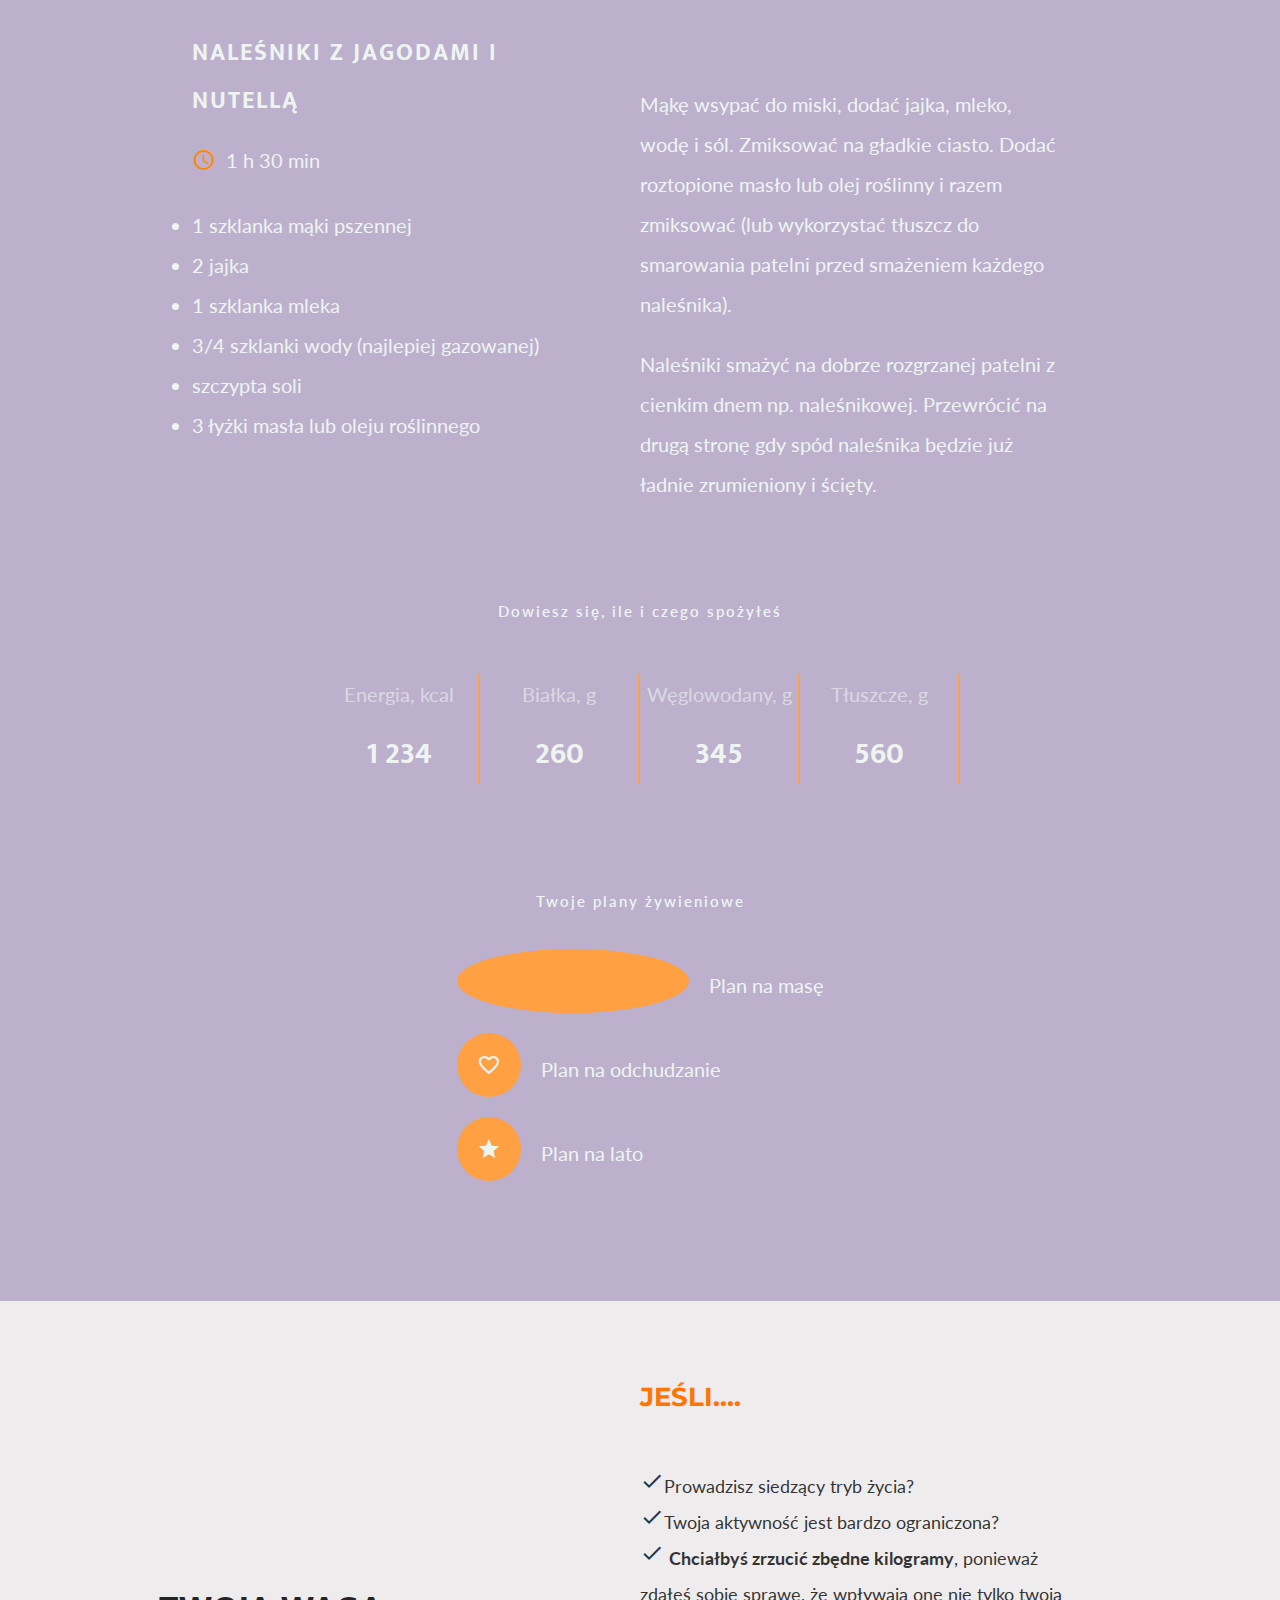
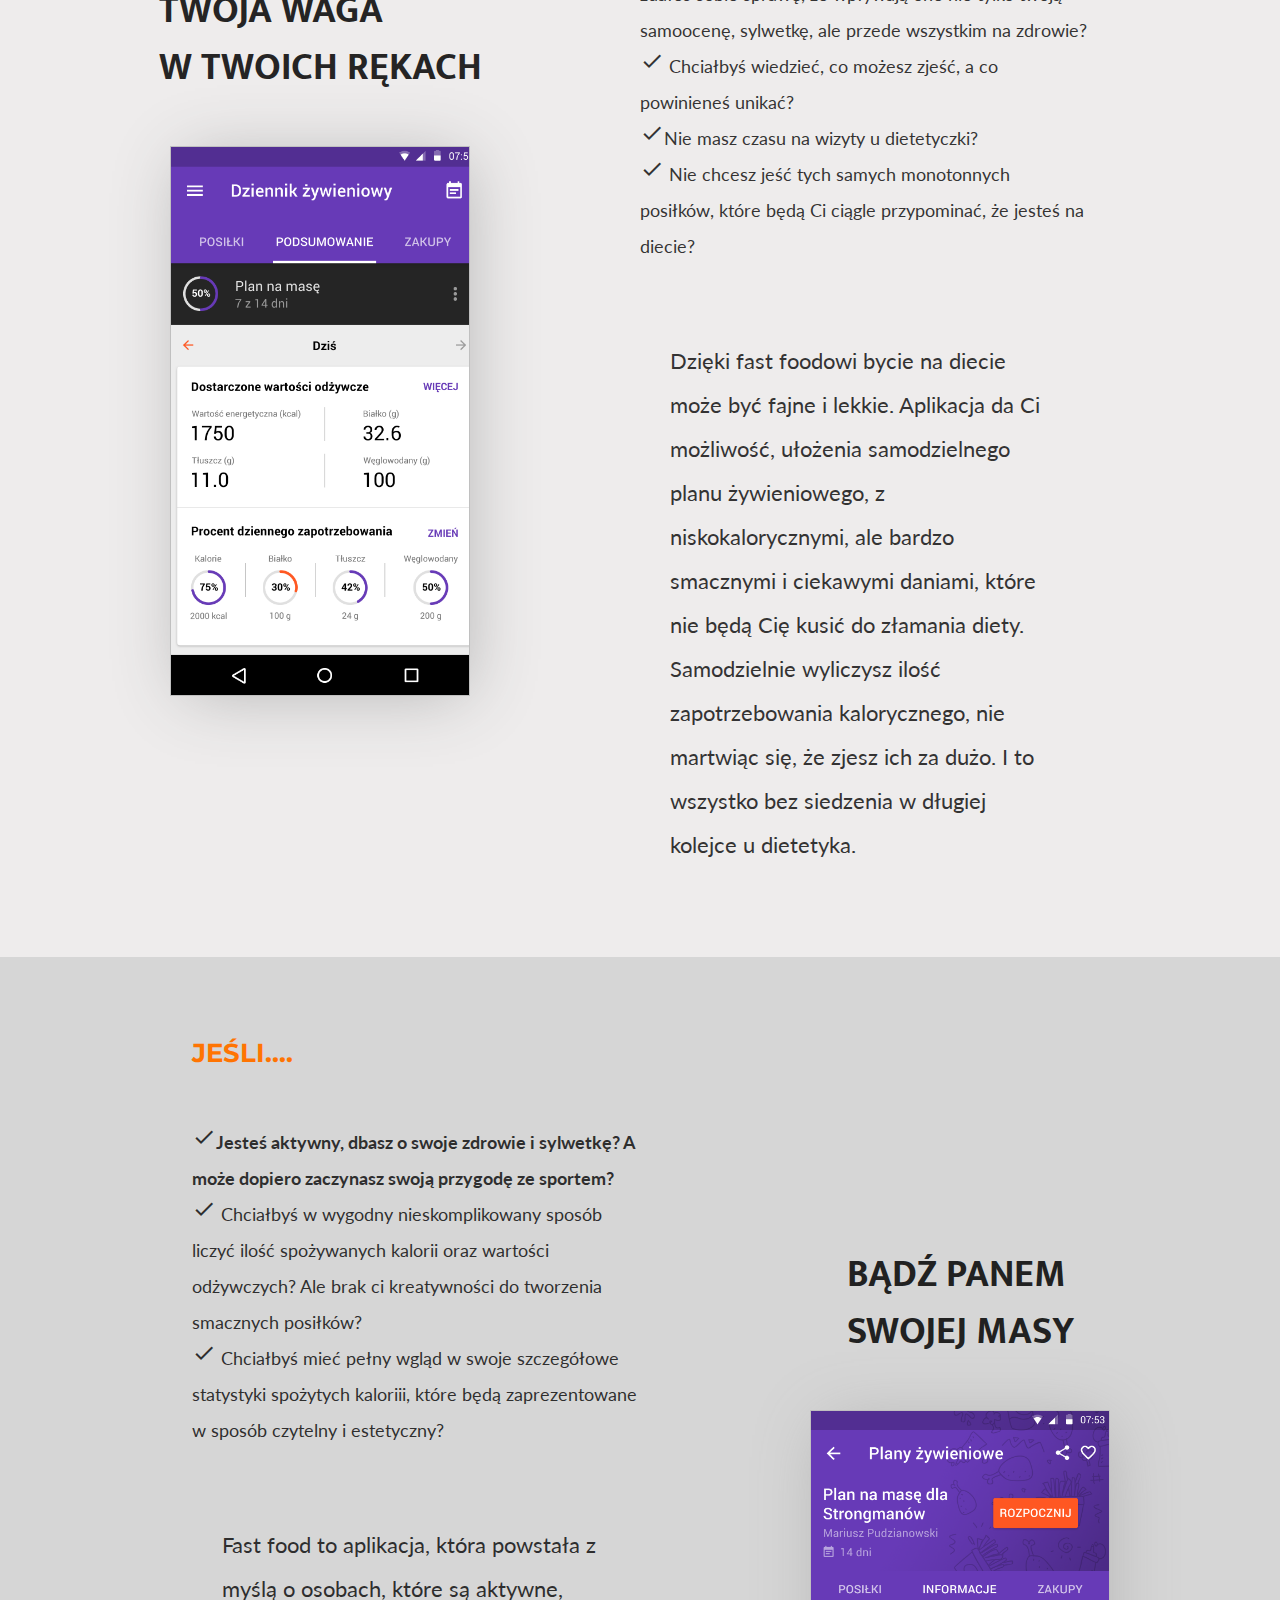
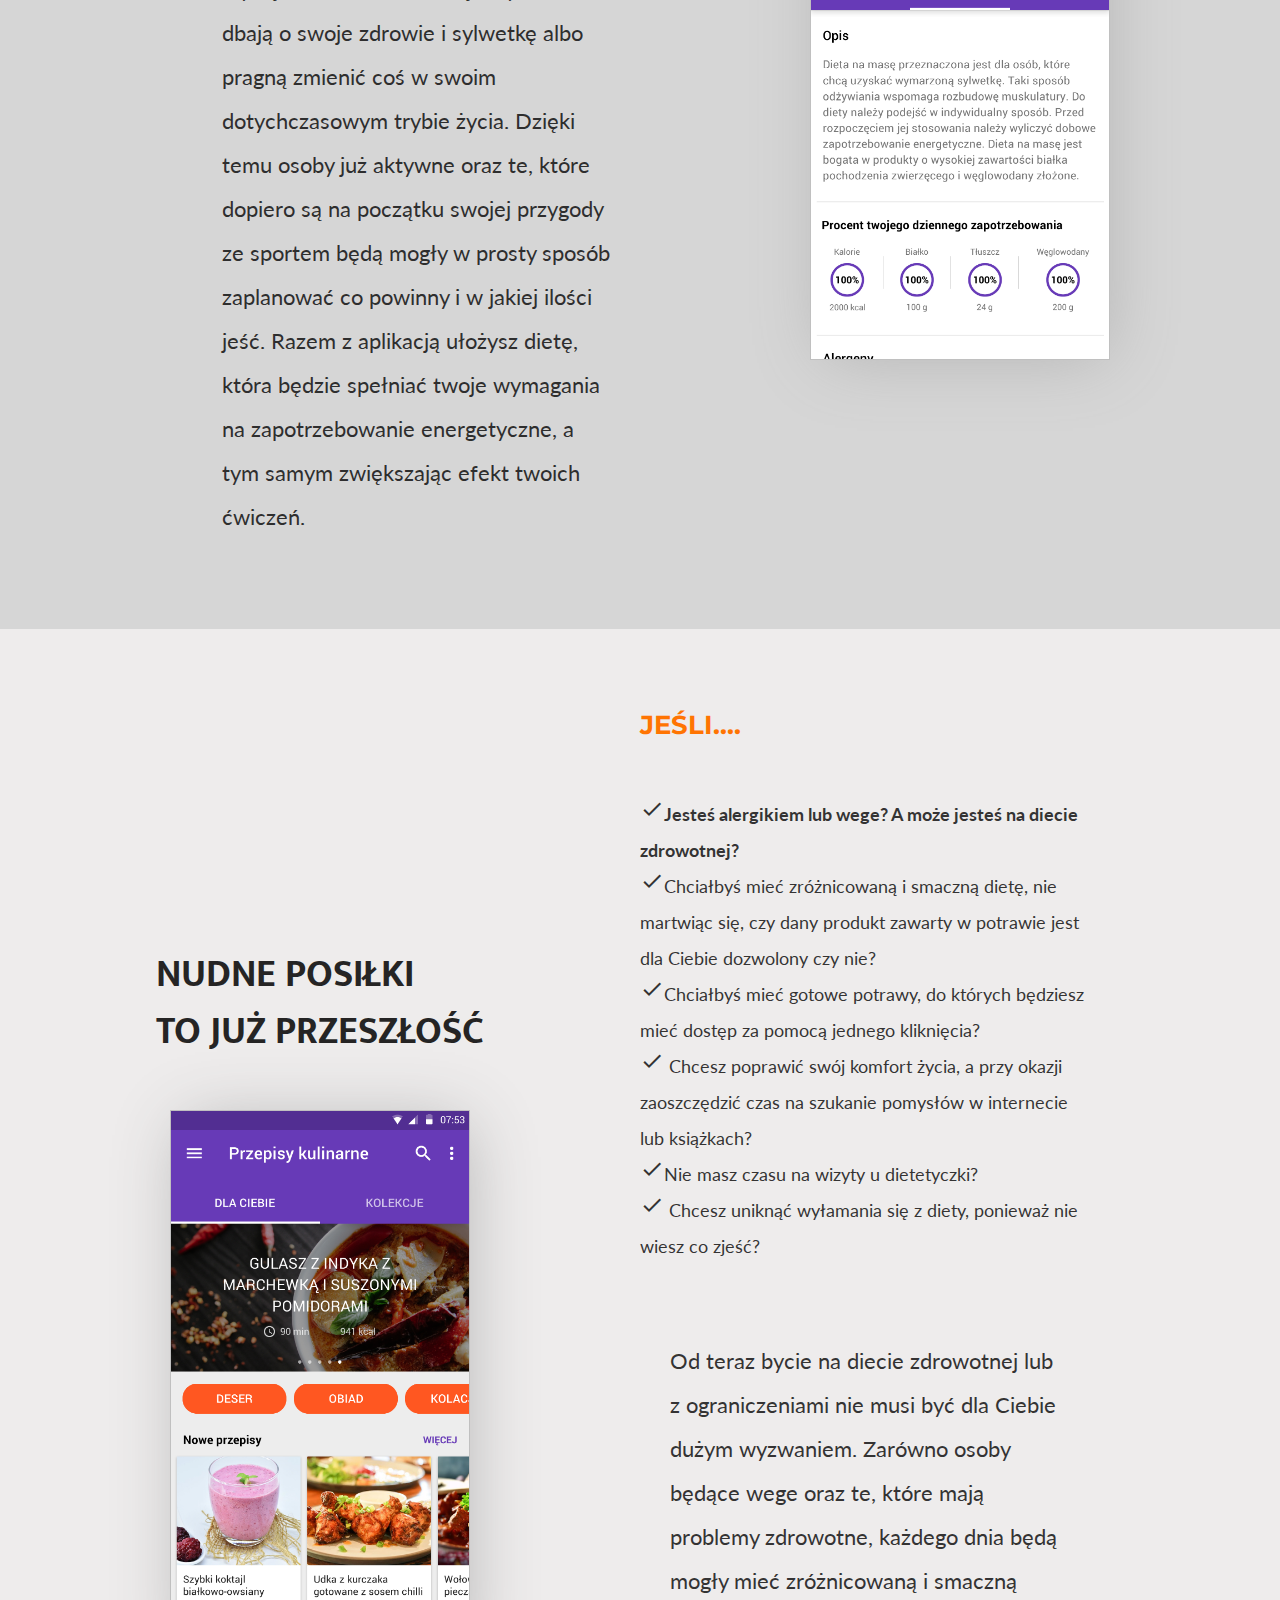
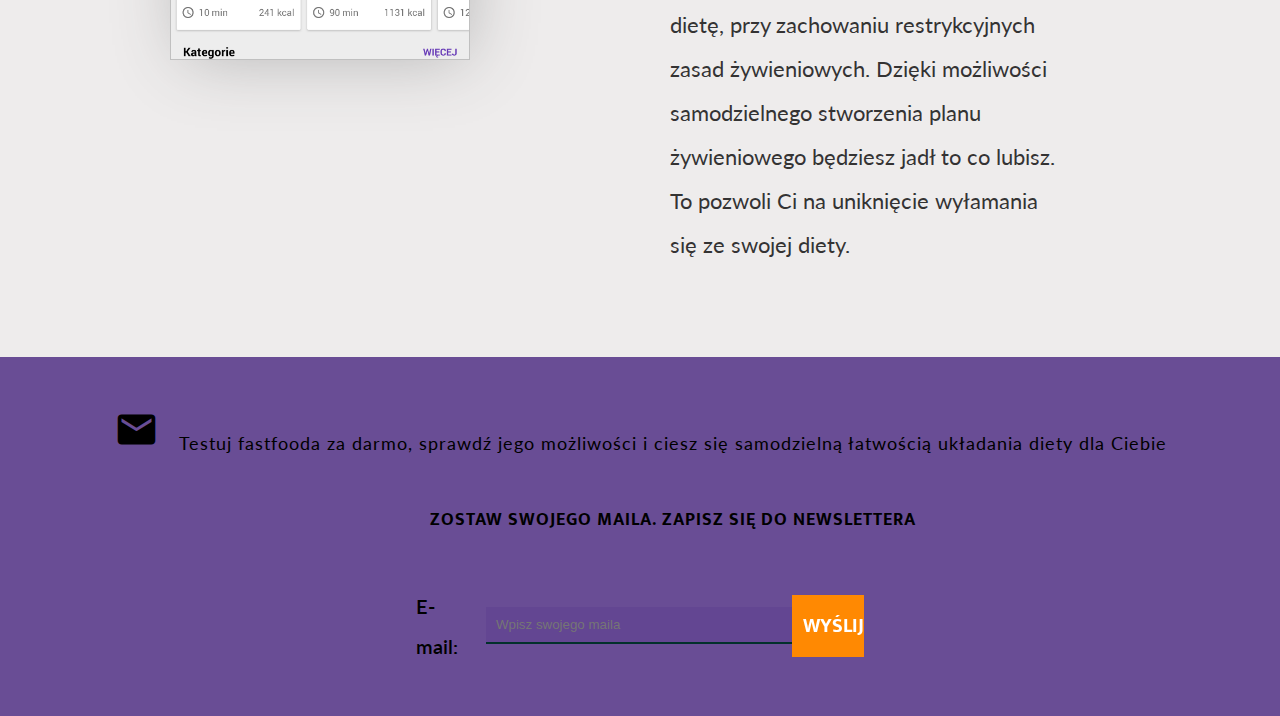
==== commit 502e5a2d: "fix img" ====
--- a/index.html
+++ b/index.html
@@ -81,6 +81,13 @@
       </div>
     </div>
 
+    <div class="app-preview">
+      <div class="preview-element"></div>
+      <div class="preview-element"></div>
+      <div class="preview-element"></div>
+      <div class="preview-element"></div>
+    </div>
+
     <!-- PLANSZA CO TO JEST FAST FOOD-->
 
     <div class="section-start" id="about">
@@ -146,7 +153,9 @@
       </div>
     </div>
 
-    <div class="tlo"></div>
+    <!--
+
+    <div class="tlo"></div> -->
 
     <!--DLA KOGO-->
 
--- a/style.css
+++ b/style.css
@@ -12,7 +12,7 @@
 }
 
 .menu-nav {
-  background-color: rgba(238, 245, 241, 0.6);
+  background-color: rgba(255, 255, 255, 0.6);
   padding: 30px 50px;
   position: relative;
 }
@@ -50,8 +50,7 @@
 .topbar {
   position: relative;
   padding: 40px 20px;
-
-  background-color: #085a4c71;
+  background-color: #5e35b18c;
 }
 
 .topbar-content {
@@ -64,8 +63,9 @@
   position: absolute;
   top: 0;
   left: 0;
-  background-image: url("img/background-top.jpg");
-  background-size: contain;
+  background-image: url("img/tloo.jpg");
+  background-size: cover;
+  width: 90%;
   background-attachment: fixed;
   width: 100%;
   height: 100%;
@@ -97,7 +97,8 @@
 /* PLANSZA STRARTOWA - CO TO, DLA KOGO */
 
 .tlo {
-  padding: 50px 0;
+  padding: 90px 0;
+  background-color: rgba(82, 45, 168, 0.589);
 
   position: relative;
 }
@@ -113,14 +114,14 @@
   background-attachment: fixed;
   width: 100%;
   height: 100%;
-  opacity: 0.8;
+  opacity: 0.9;
   z-index: -1;
 }
 
 .section-start {
   /*background-color: #008c72;*/
 
-  background-color: #9ac7bd;
+  background-color: #6244906e;
   padding: 60px 0;
 }
 
@@ -141,7 +142,7 @@
 }
 
 .for-whom {
-  background-color: #eef5f1;
+  background-color: #fff7f6;
   color: black;
 }
 
@@ -150,12 +151,261 @@
   font-size: 30px !important;
 }
 
+/* PREVEW APP*/
+
+.app-preview {
+  width: 100%;
+  background-color: #624490f3;
+  display: flex;
+  justify-content: space-between;
+  align-items: center;
+  padding: 50px;
+  box-sizing: border-box;
+
+  position: relative;
+}
+
+.app-preview::after {
+  content: "";
+  display: block;
+  position: absolute;
+  top: 0;
+  left: 0;
+  background-image: url("img/drawer-header-bg.jpg");
+  background-size: contain;
+  background-attachment: fixed;
+  width: 100%;
+  height: 100%;
+  opacity: 0.7;
+  z-index: -1;
+}
+
+.preview-element {
+  width: 400px;
+  height: 400px;
+
+  background-size: cover;
+}
+
+.preview-element:nth-child(1) {
+  background-image: url(img/element1.png);
+}
+
+.preview-element:nth-child(2) {
+  background-image: url(img/element2.png);
+}
+
+.preview-element:nth-child(3) {
+  background-image: url(img/element3.png);
+}
+
+.preview-element:nth-child(4) {
+  background-image: url(img/element4.png);
+}
+
 /* style dla planszy CO DAJE FASTFOOD  */
 
 .summary-board {
   padding: 60px 0;
   position: relative;
-  background-color: #03413ba9;
+  background-color: #6244906e;
+}
+
+.summary-board::after {
+  content: "";
+  display: block;
+  position: absolute;
+  top: 0;
+  left: 0;
+  background-image: url("img/x.jpg");
+  background-size: cover;
+  background-attachment: fixed;
+  width: 100%;
+  height: 100%;
+  opacity: 0.7;
+  z-index: -1;
+}
+
+.summary-subtitle {
+  padding: 20px 0;
+  font-weight: 600;
+  color: #003b36;
+  letter-spacing: 2px;
+  font-family: "Lato";
+}
+
+.summary-basic-inf-name {
+  font-size: 24px;
+  letter-spacing: 2px;
+  font-family: "Lato";
+}
+.box {
+  display: flex;
+}
+
+.summary-basic-inf-time-field {
+  align-items: center;
+  padding-top: 15px;
+}
+
+.summary-basic-inf-icon {
+  color: #ff8902;
+  padding-right: 10px;
+}
+
+.box {
+  width: 70vw;
+  display: flex;
+  justify-content: space-between;
+  align-content: center;
+  padding: 20px;
+}
+
+.summary-basic-inf-recipe {
+  flex: 1;
+}
+
+.summary-basic-inf-description {
+  padding: 35px 30px;
+  font-size: 20px;
+  flex: 1;
+}
+
+.summmary-basic-inf-ingredients {
+  padding-top: 25px;
+}
+
+.summmary-basic-inf-ingredients li {
+  list-style: disc;
+}
+
+.summary-data {
+  width: 50vw;
+  padding: 45px 0;
+}
+
+.summary-data-field {
+  padding: 10px 0;
+  width: 50%;
+}
+
+.sumary-data-content {
+  flex: 1;
+  border-right: 2px solid #ffa042;
+}
+
+.summary-data-content-name {
+  opacity: 0.6;
+  margin-bottom: 10px;
+}
+
+.summary-data-content-value {
+  font-size: 30px;
+}
+
+.summary-plan {
+  padding: 40px 0;
+  width: 50%;
+}
+
+.summary-plan-list {
+  margin-top: 30px;
+}
+
+.summary-plan-list li {
+  padding-bottom: 20px;
+  align-items: center;
+}
+
+.summary-list-icon {
+  padding: 20px;
+  background-color: #ffa042;
+  border-radius: 50%;
+  margin-right: 15px;
+}
+
+/* PLANSZE O PERSONACH */
+
+.section-overlay {
+  align-items: center;
+  flex-wrap: wrap;
+  color: rgba(0, 0, 0, 0.8);
+  padding: 50px 0;
+}
+
+.section-overlay-persona1 {
+  background-color: #eeecec;
+}
+
+.section-overlay-persona2 {
+  background-color: #d6d6d6;
+}
+
+.section-content {
+  flex: 1;
+}
+
+.section-content-persona2 {
+  align-items: flex-end;
+}
+
+.section-field {
+  align-content: center;
+  justify-content: space-evenly;
+  width: 70%;
+  padding: 20px 0;
+}
+
+.section-queries {
+  margin-bottom: 55px;
+}
+
+.section-description {
+  font-size: 22px;
+  padding: 20px 30px;
+  font-family: "Lato";
+}
+
+.section-title {
+  font-size: 35px;
+  padding: 20px;
+  margin-bottom: 30px;
+  line-height: 1.5;
+}
+
+.section-title-background {
+  background-color: #eef5f1;
+}
+
+.section-title-query {
+  font-family: "Montserrat", sans-serif;
+  font-size: 26px;
+  font-weight: 700;
+  color: #ff7402;
+  margin-bottom: 45px;
+  text-align: left;
+}
+
+.slogan {
+  color: #000000da;
+  font-size: 38px;
+}
+
+.screen-image1,
+.screen-image2,
+.screen-image3 {
+  width: 300px;
+  height: 550px;
+
+  -webkit-box-shadow: 5px 5px 66px -9px rgba(179, 179, 179, 1);
+  -moz-box-shadow: 5px 5px 66px -9px rgba(179, 179, 179, 1);
+  box-shadow: 5px 5px 66px -9px rgba(179, 179, 179, 1);
+}
+
+.summary-board {
+  padding: 60px 0;
+  position: relative;
+  background-color: #4222725b;
 }
 
 .summary-board::after {
@@ -173,203 +423,6 @@
   z-index: -1;
 }
 
-.summary-subtitle {
-  padding: 20px 0;
-  font-weight: 600;
-  color: #003b36;
-  letter-spacing: 2px;
-  font-family: "Lato";
-}
-
-.summary-basic-inf-name {
-  font-size: 24px;
-  letter-spacing: 2px;
-  font-family: "Lato";
-}
-.box {
-  display: flex;
-}
-
-.summary-basic-inf-time-field {
-  align-items: center;
-  padding-top: 15px;
-}
-
-.summary-basic-inf-icon {
-  color: #ff8902;
-  padding-right: 10px;
-}
-
-.box {
-  width: 70vw;
-  display: flex;
-  justify-content: space-between;
-  align-content: center;
-  padding: 20px;
-}
-
-.summary-basic-inf-recipe {
-  flex: 1;
-}
-
-.summary-basic-inf-description {
-  padding: 35px 30px;
-  font-size: 20px;
-  flex: 1;
-}
-
-.summmary-basic-inf-ingredients {
-  padding-top: 25px;
-}
-
-.summmary-basic-inf-ingredients li {
-  list-style: disc;
-}
-
-.summary-data {
-  width: 50vw;
-  padding: 45px 0;
-}
-
-.summary-data-field {
-  padding: 10px 0;
-  width: 50%;
-}
-
-.sumary-data-content {
-  flex: 1;
-  border-right: 2px solid #ffa042;
-}
-
-.summary-data-content-name {
-  opacity: 0.6;
-  margin-bottom: 10px;
-}
-
-.summary-data-content-value {
-  font-size: 30px;
-}
-
-.summary-plan {
-  padding: 40px 0;
-  width: 50%;
-}
-
-.summary-plan-list {
-  margin-top: 30px;
-}
-
-.summary-plan-list li {
-  padding-bottom: 20px;
-  align-items: center;
-}
-
-.summary-list-icon {
-  padding: 20px;
-  background-color: #ffa042;
-  border-radius: 50%;
-  margin-right: 15px;
-}
-
-/* PLANSZE O PERSONACH */
-
-.section-overlay {
-  align-items: center;
-  flex-wrap: wrap;
-  color: rgba(0, 0, 0, 0.8);
-  padding: 50px 0;
-}
-
-.section-overlay-persona1 {
-  background-color: #eeecec;
-}
-
-.section-overlay-persona2 {
-  background-color: #d6d6d6;
-}
-
-.section-content {
-  flex: 1;
-}
-
-.section-content-persona2 {
-  align-items: flex-end;
-}
-
-.section-field {
-  align-content: center;
-  justify-content: space-evenly;
-  width: 70%;
-  padding: 20px 0;
-}
-
-.section-queries {
-  margin-bottom: 55px;
-}
-
-.section-description {
-  font-size: 22px;
-  padding: 20px 30px;
-  font-family: "Lato";
-}
-
-.section-title {
-  font-size: 35px;
-  padding: 20px;
-  margin-bottom: 30px;
-  line-height: 1.5;
-}
-
-.section-title-background {
-  background-color: #eef5f1;
-}
-
-.section-title-query {
-  font-family: "Montserrat", sans-serif;
-  font-size: 26px;
-  font-weight: 700;
-  color: #ff7402;
-  margin-bottom: 45px;
-  text-align: left;
-}
-
-.slogan {
-  color: #000000da;
-  font-size: 38px;
-}
-
-.screen-image1,
-.screen-image2,
-.screen-image3 {
-  width: 300px;
-  height: 550px;
-
-  -webkit-box-shadow: 5px 5px 66px -9px rgba(179, 179, 179, 1);
-  -moz-box-shadow: 5px 5px 66px -9px rgba(179, 179, 179, 1);
-  box-shadow: 5px 5px 66px -9px rgba(179, 179, 179, 1);
-}
-
-.summary-board {
-  padding: 60px 0;
-  position: relative;
-  background-color: #03413b7c;
-}
-
-.summary-board::after {
-  content: "";
-  display: block;
-  position: absolute;
-  top: 0;
-  left: 0;
-  background-image: url("img/backgroung-img.jpg");
-  background-size: cover;
-  background-attachment: fixed;
-  width: 100%;
-  height: 100%;
-  opacity: 0.5;
-  z-index: -1;
-}
-
 .screen-image1 {
   background-image: url("img/img1.png");
 }
@@ -385,7 +438,7 @@
 /* style dla NEWSLETTERA/FOOTER*/
 
 .footer {
-  background-color: #2bcec0;
+  background-color: #624490f3;
   padding: 50px;
 }
 
@@ -426,8 +479,9 @@
 .input-mail-field {
   border: none;
   padding: 10px;
-  background-color: #00c9b7;
+  background-color: #50308b3b;
   border-bottom: 2px solid #02302b;
+  color: white;
 
   width: 350px;
 }
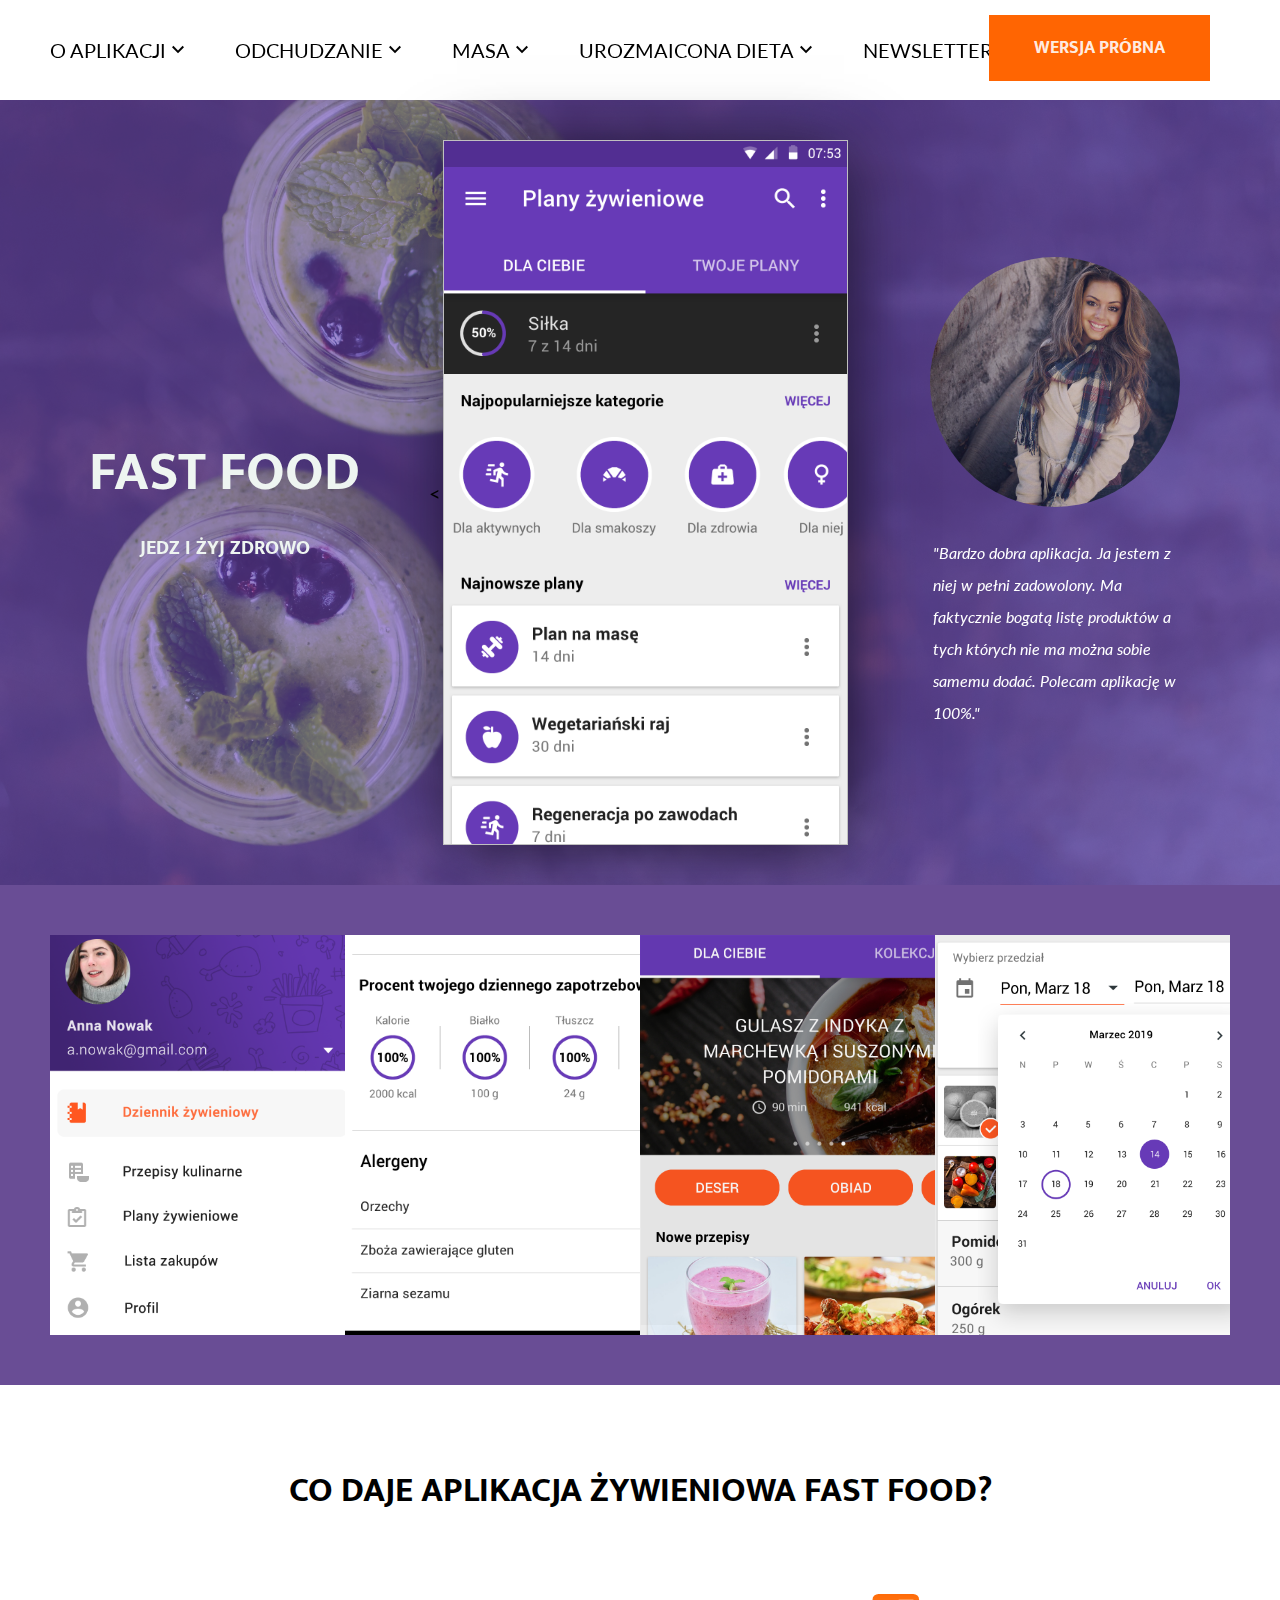
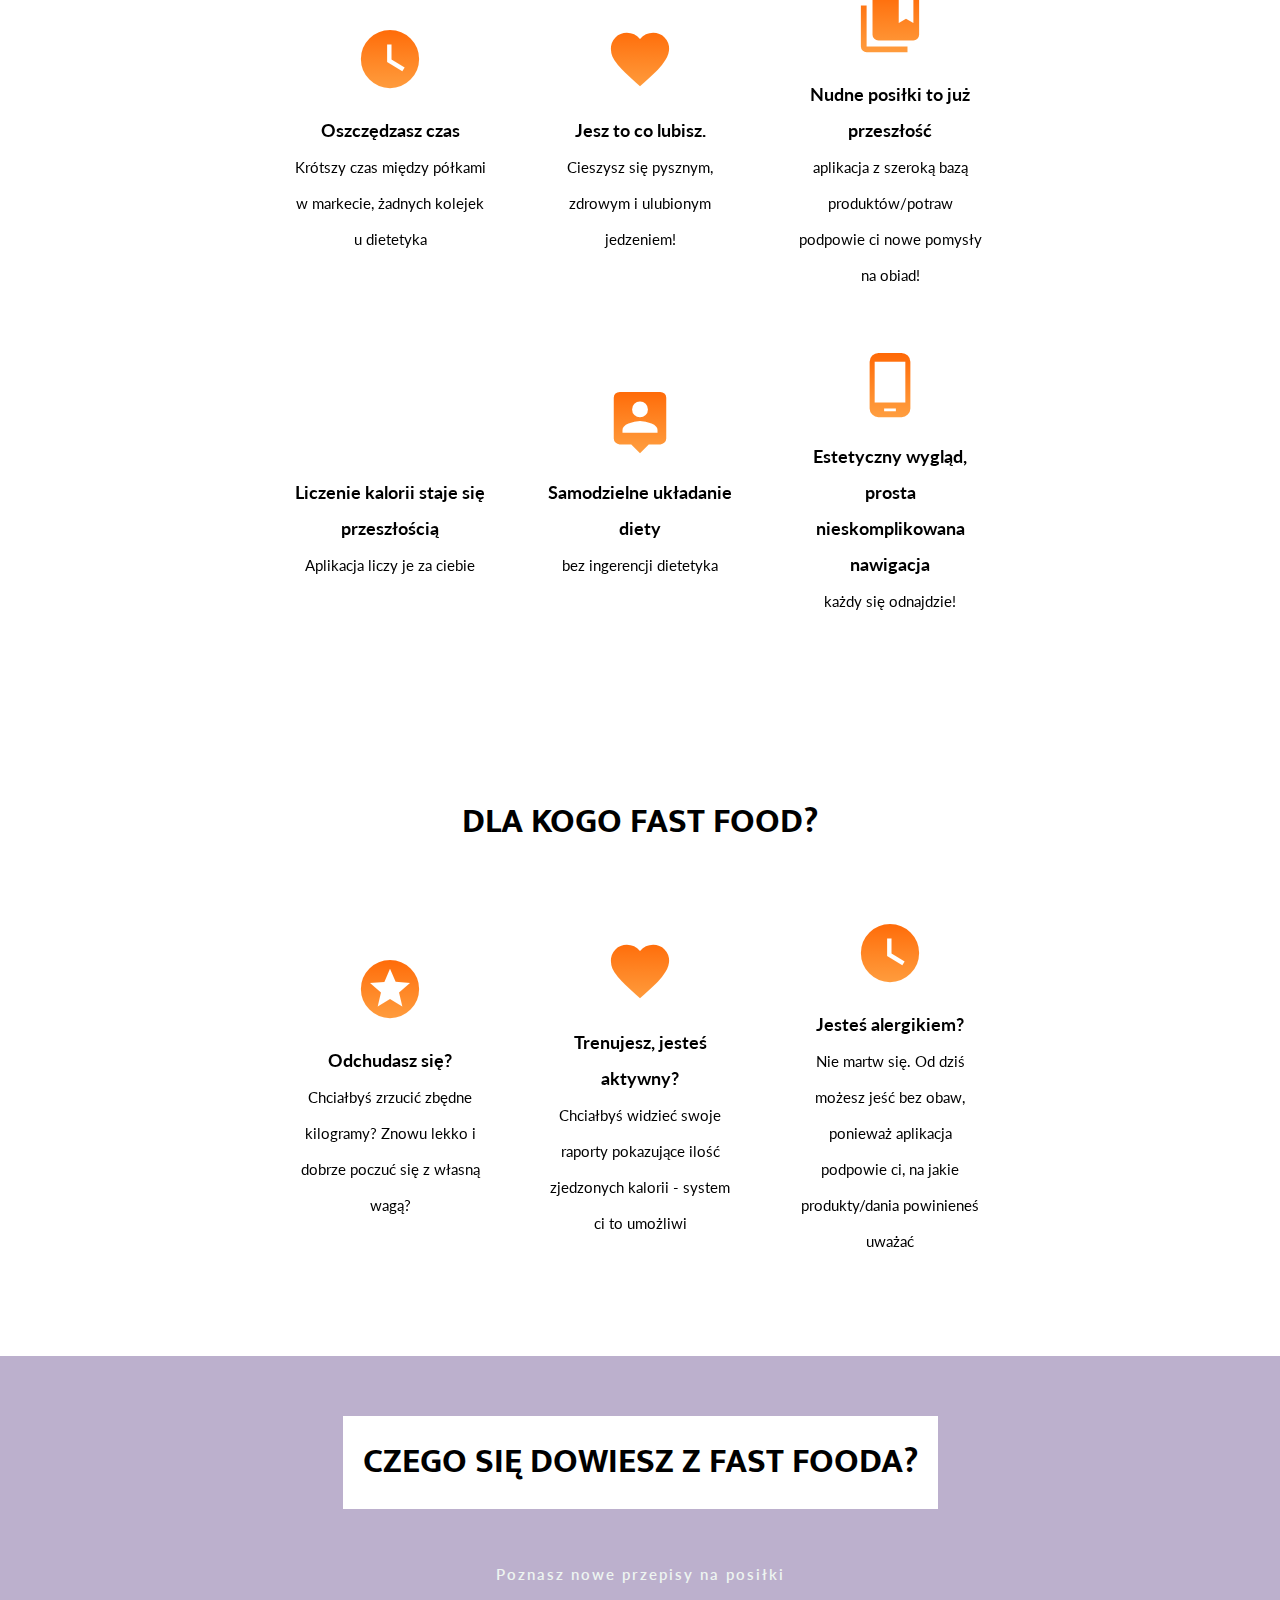
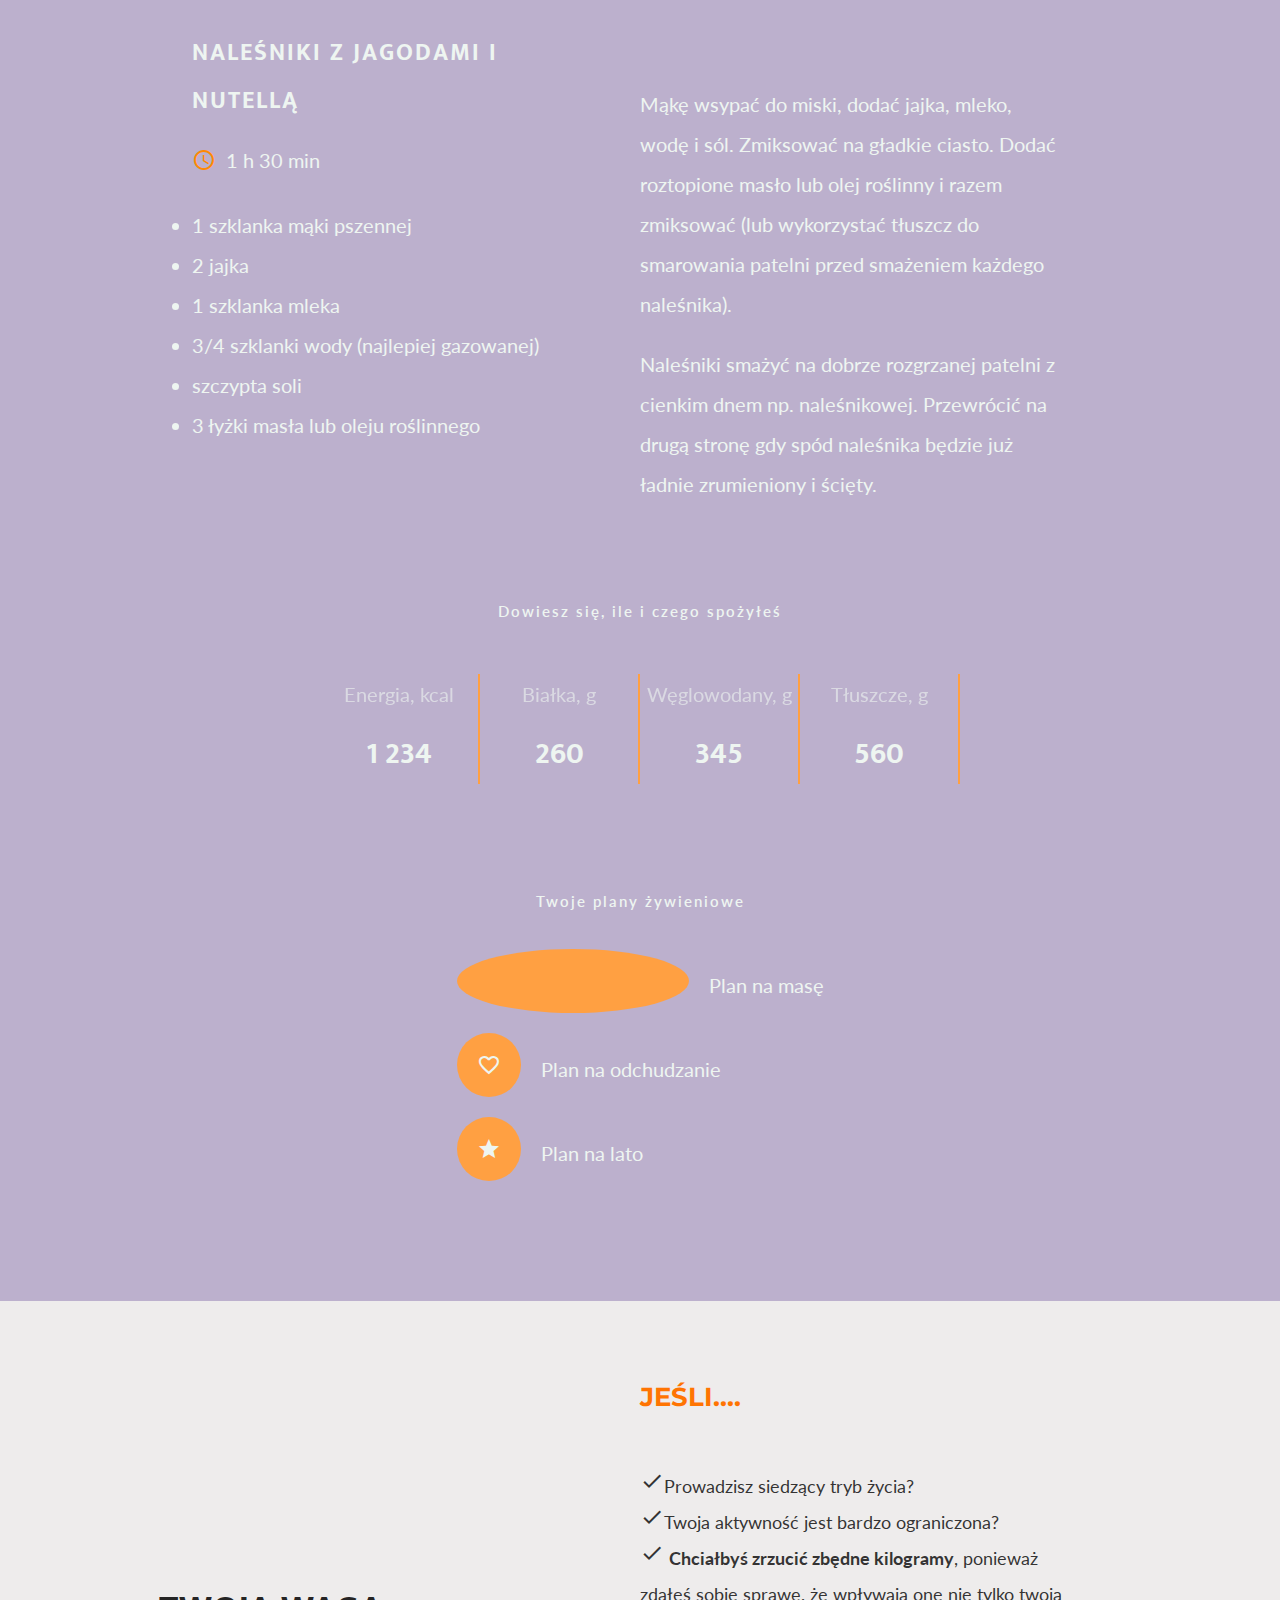
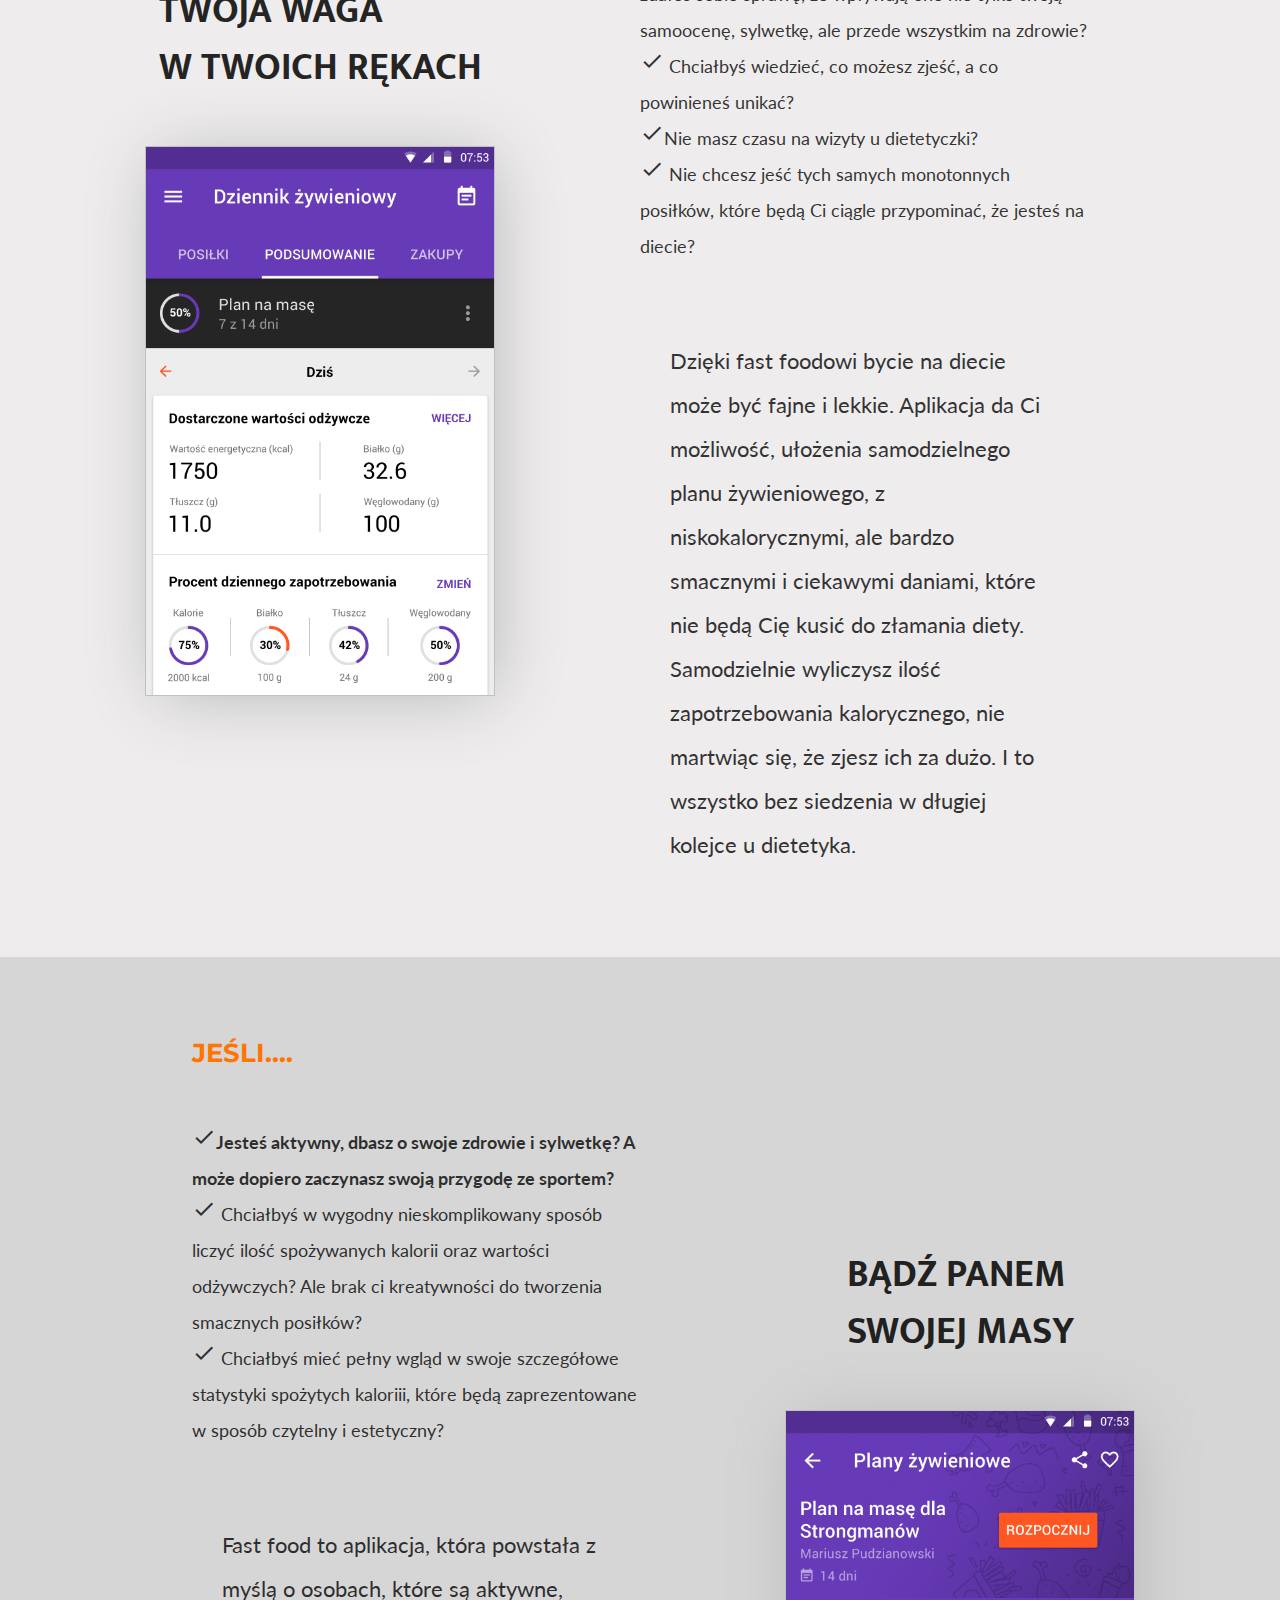
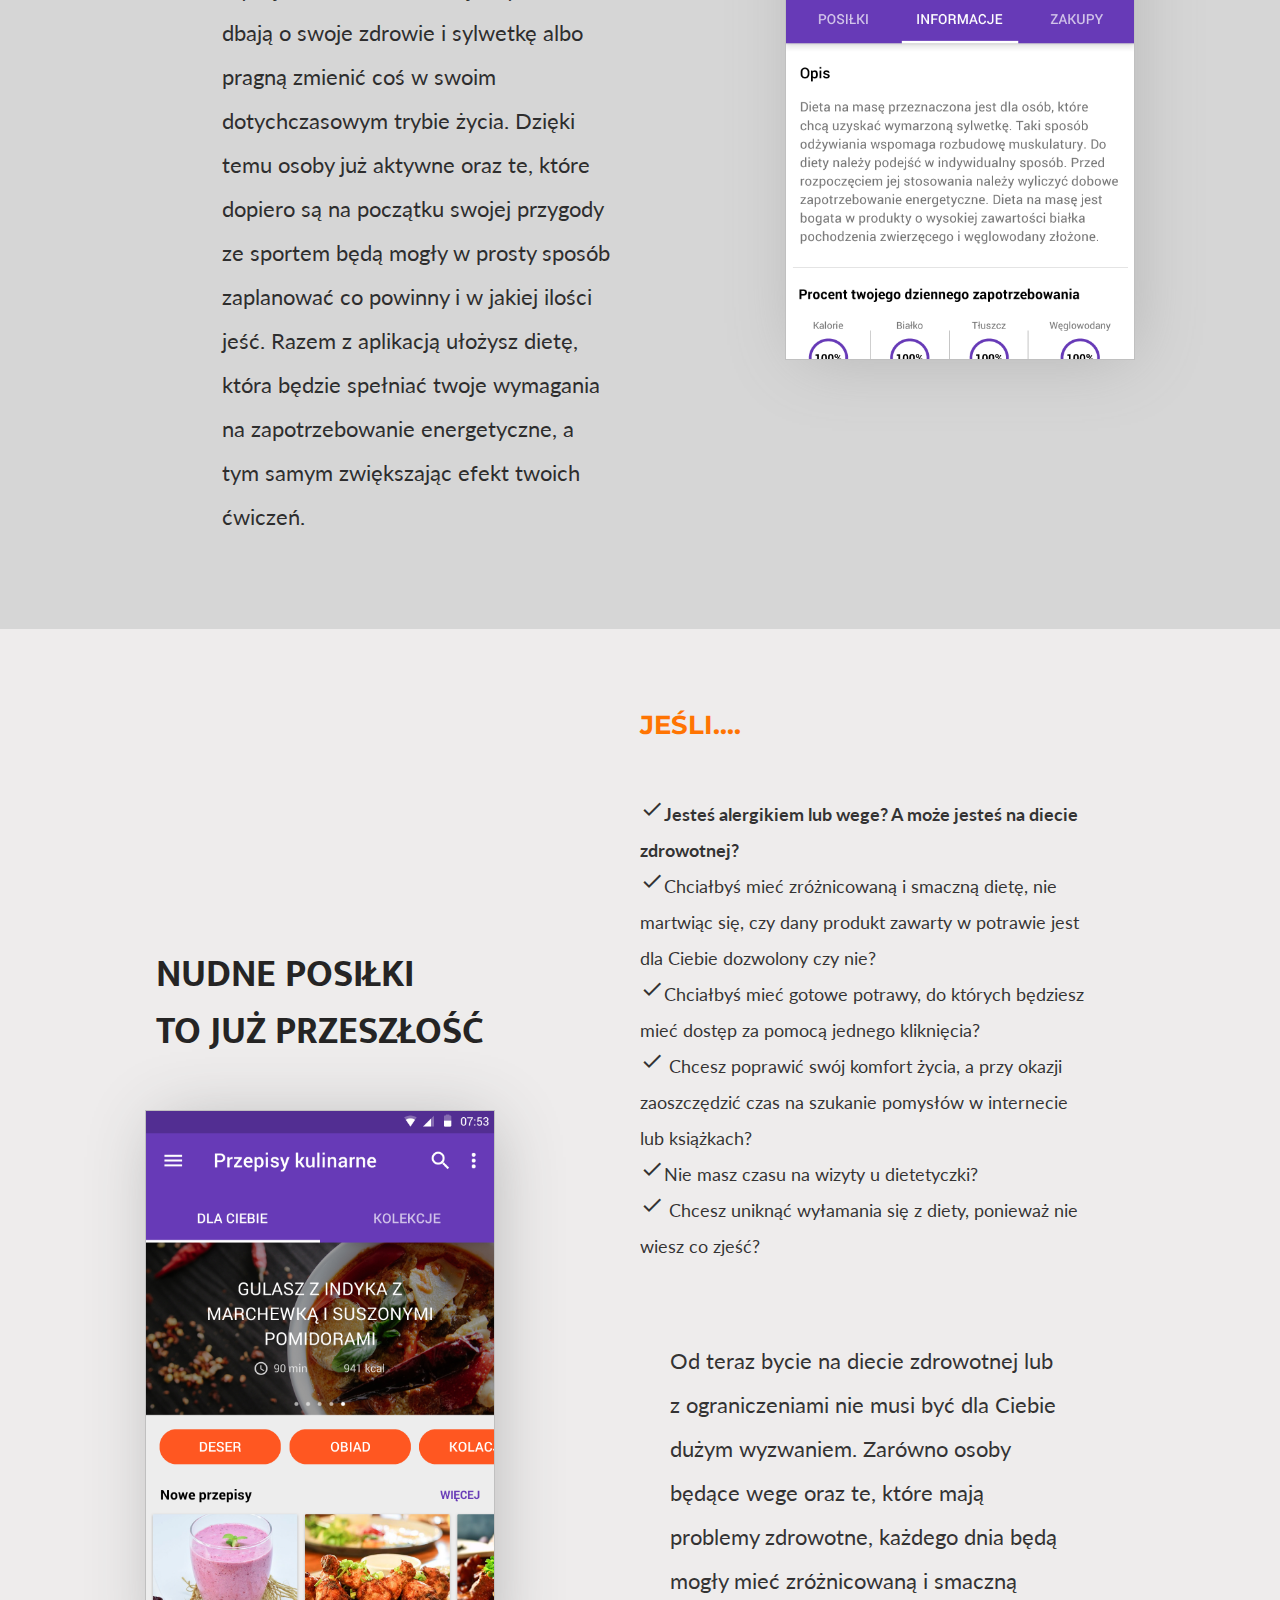
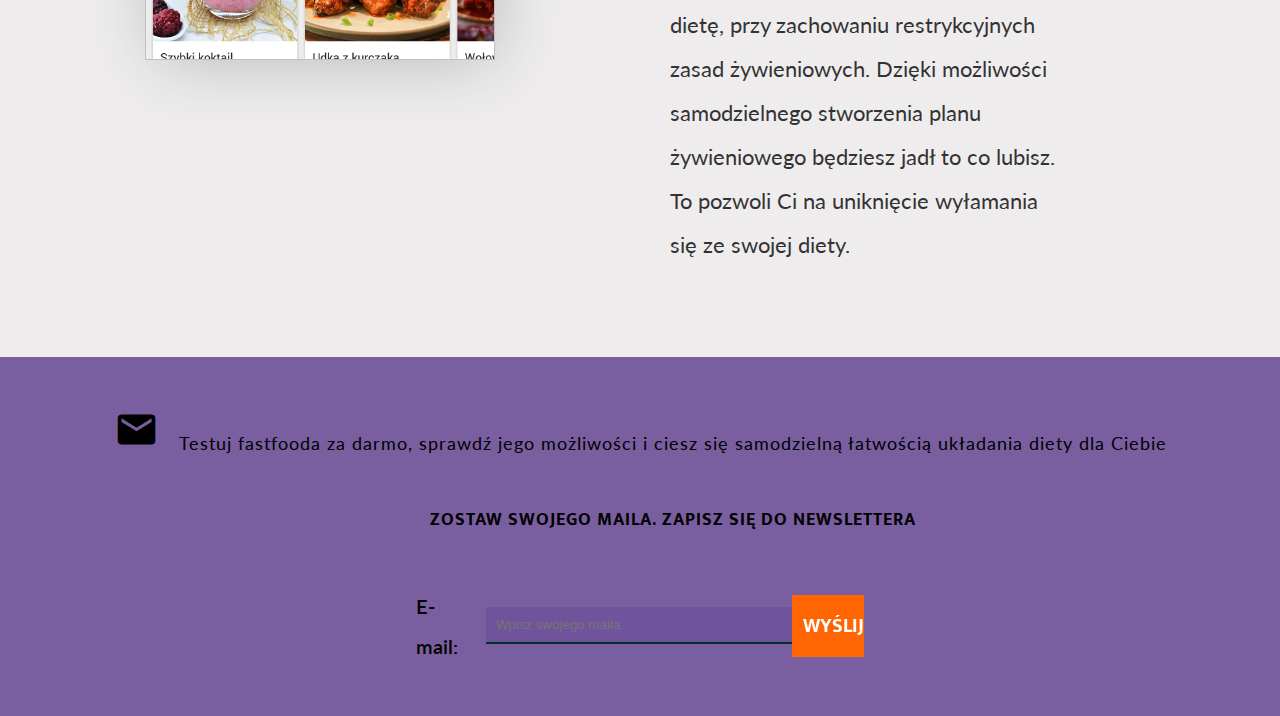
==== commit 467fd66c: "styles" ====
--- a/index.html
+++ b/index.html
@@ -77,7 +77,14 @@
         </div>
         <
         <div class="topbar-image"><img class="main-image" /></div>
-        <div class="topbar-btn"></div>
+        <div class="topbar-user">
+          <div class="topbar-user-photo"></div>
+          <div class="topbar-user-inf">
+            "Bardzo dobra aplikacja. Ja jestem z niej w pełni zadowolony. Ma
+            faktycznie bogatą listę produktów a tych których nie ma można sobie
+            samemu dodać. Polecam aplikację w 100%."
+          </div>
+        </div>
       </div>
     </div>
 
--- a/style.css
+++ b/style.css
@@ -70,14 +70,37 @@
   width: 100%;
   height: 100%;
   opacity: 0.9;
-
   z-index: -1;
 }
 
 .topbar-inf,
-.topbar-btn,
+.topbar-user,
 .topbar-image {
   flex: 1;
+}
+
+.topbar-user {
+  display: flex;
+  flex-direction: column;
+  justify-content: center;
+  align-items: center;
+}
+
+.topbar-user-inf {
+  color: #fff;
+  font-size: 16px;
+  width: 60%;
+  padding-top: 30px;
+  font-style: italic;
+}
+
+.topbar-user-photo {
+  background-image: url("img/user.jpg");
+  background-size: cover;
+  width: 250px;
+  height: 250px;
+  border-radius: 50%;
+  opacity: 0.8;
 }
 
 .topbar-title {
@@ -121,7 +144,7 @@
 .section-start {
   /*background-color: #008c72;*/
 
-  background-color: #6244906e;
+  background-color: white;
   padding: 60px 0;
 }
 
@@ -138,11 +161,20 @@
 
 .board-icon {
   font-size: 70px !important;
-  color: #ff8902;
+  background-image: linear-gradient(
+    to bottom,
+    #ff6502,
+    #ff7614,
+    #ff8524,
+    #ff9333,
+    #ffa042
+  );
+  -webkit-background-clip: text;
+  -webkit-text-fill-color: transparent;
 }
 
 .for-whom {
-  background-color: #fff7f6;
+  background-color: #ffffff;
   color: black;
 }
 
@@ -374,7 +406,7 @@
 }
 
 .section-title-background {
-  background-color: #eef5f1;
+  background-color: #ffffff;
 }
 
 .section-title-query {
@@ -394,7 +426,7 @@
 .screen-image1,
 .screen-image2,
 .screen-image3 {
-  width: 300px;
+  width: 350px;
   height: 550px;
 
   -webkit-box-shadow: 5px 5px 66px -9px rgba(179, 179, 179, 1);
@@ -438,8 +470,25 @@
 /* style dla NEWSLETTERA/FOOTER*/
 
 .footer {
-  background-color: #624490f3;
+  background-color: #624490da;
   padding: 50px;
+  position: relative;
+}
+
+.footer:after {
+  content: "";
+  display: block;
+  position: absolute;
+  top: 0;
+  left: 0;
+  background-image: url("img/drawer-header-bg.jpg");
+  background-size: contain;
+  width: 90%;
+  background-attachment: fixed;
+  width: 100%;
+  height: 100%;
+  opacity: 0.3;
+  z-index: -1;
 }
 
 .panel-mail {
@@ -473,7 +522,7 @@
 
 .input-mail-submit {
   padding: 11px;
-  background-color: #ff8902;
+  background-color: #ff6502;
 }
 
 .input-mail-field {
--- a/hover.css
+++ b/hover.css
@@ -63,6 +63,6 @@
 .btn-hover:hover,
 .btn-hover:focus,
 .btn-hover:active {
-  background-color: #00ecd9;
+  background-color: #ff8902;
   color: white;
 }
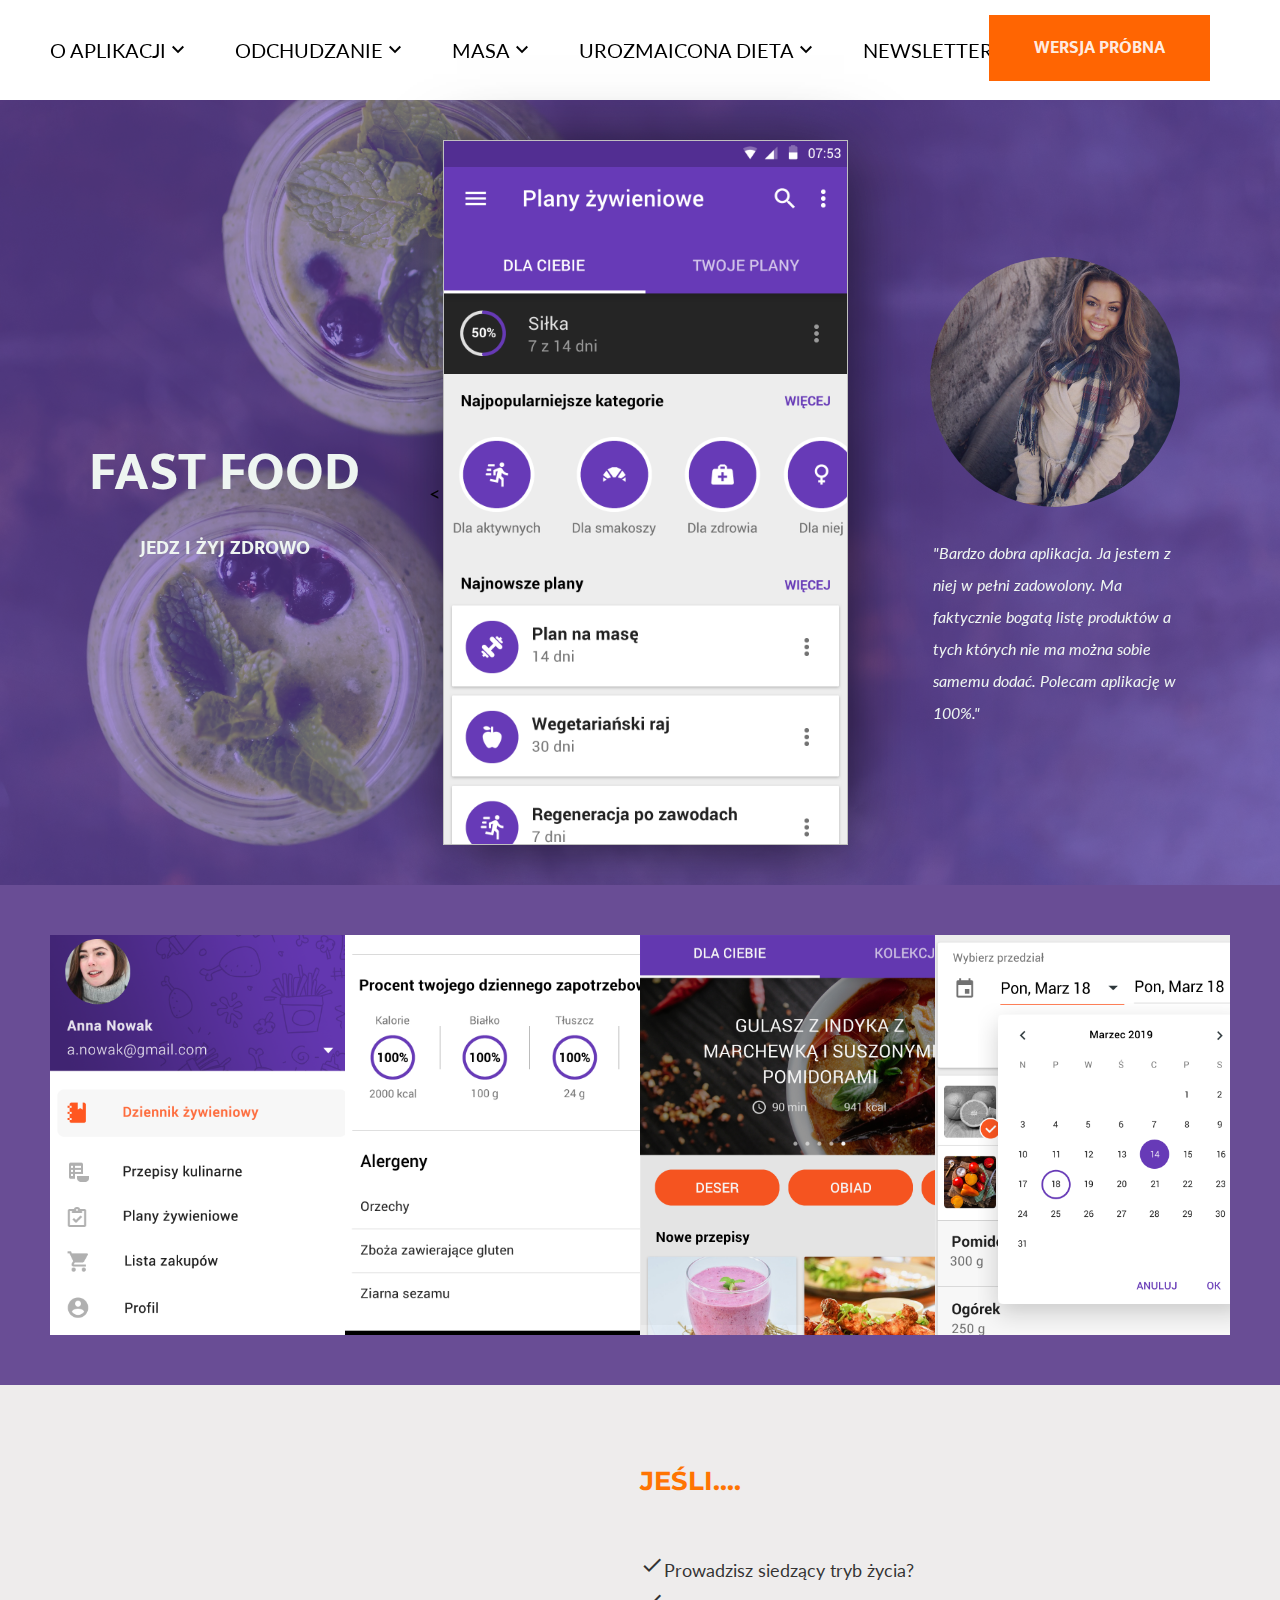
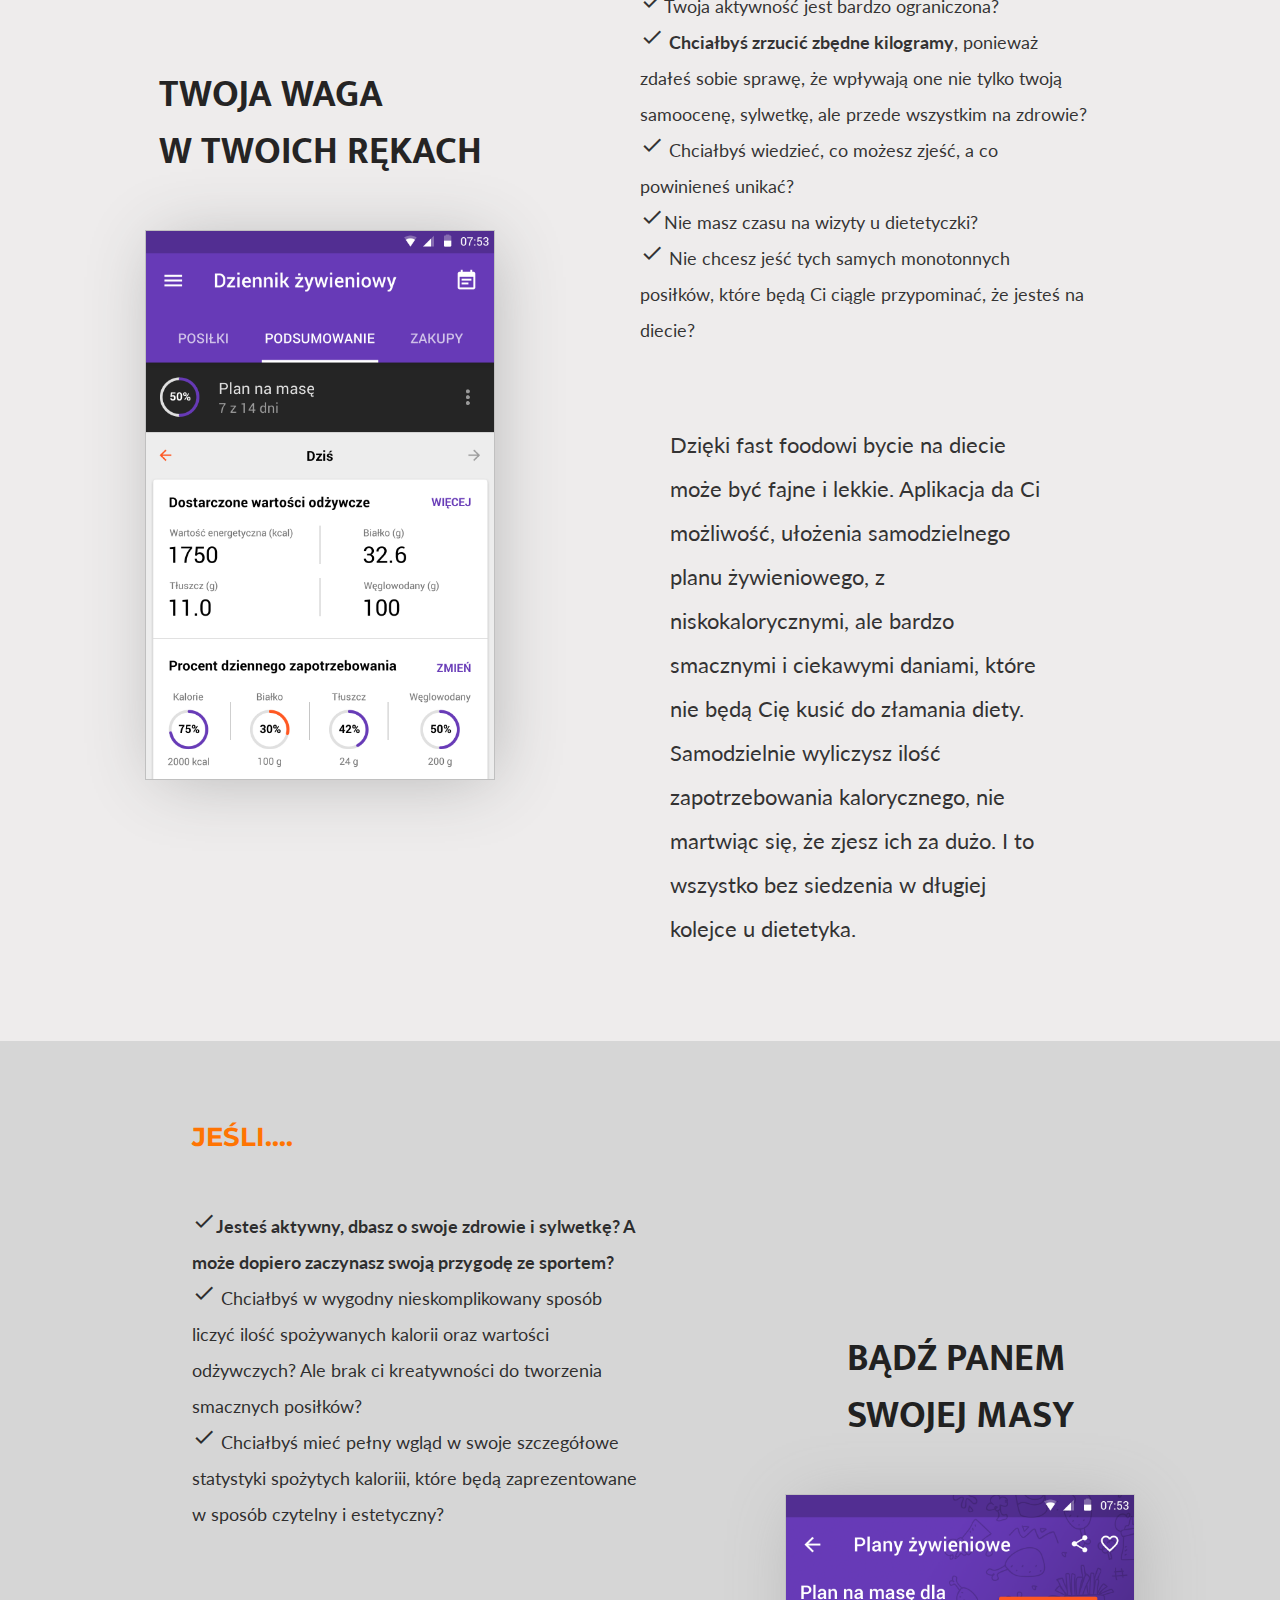
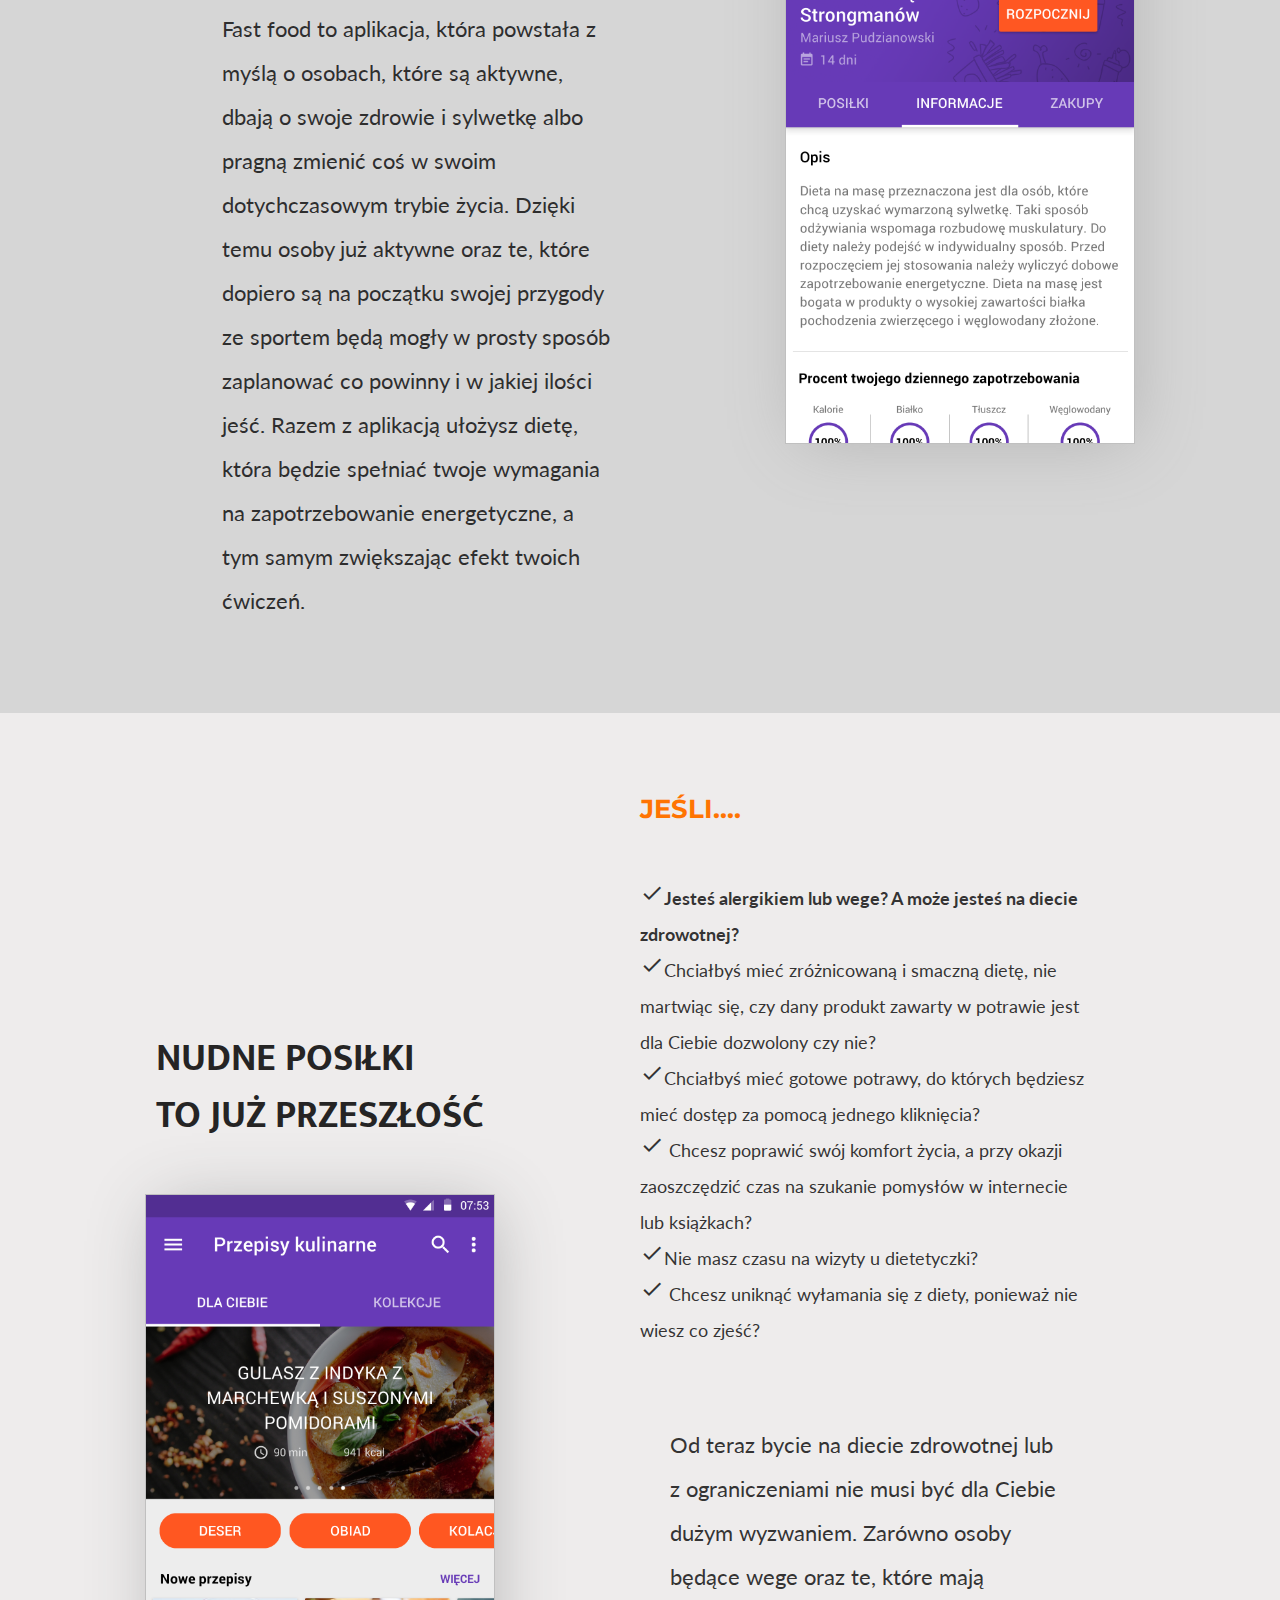
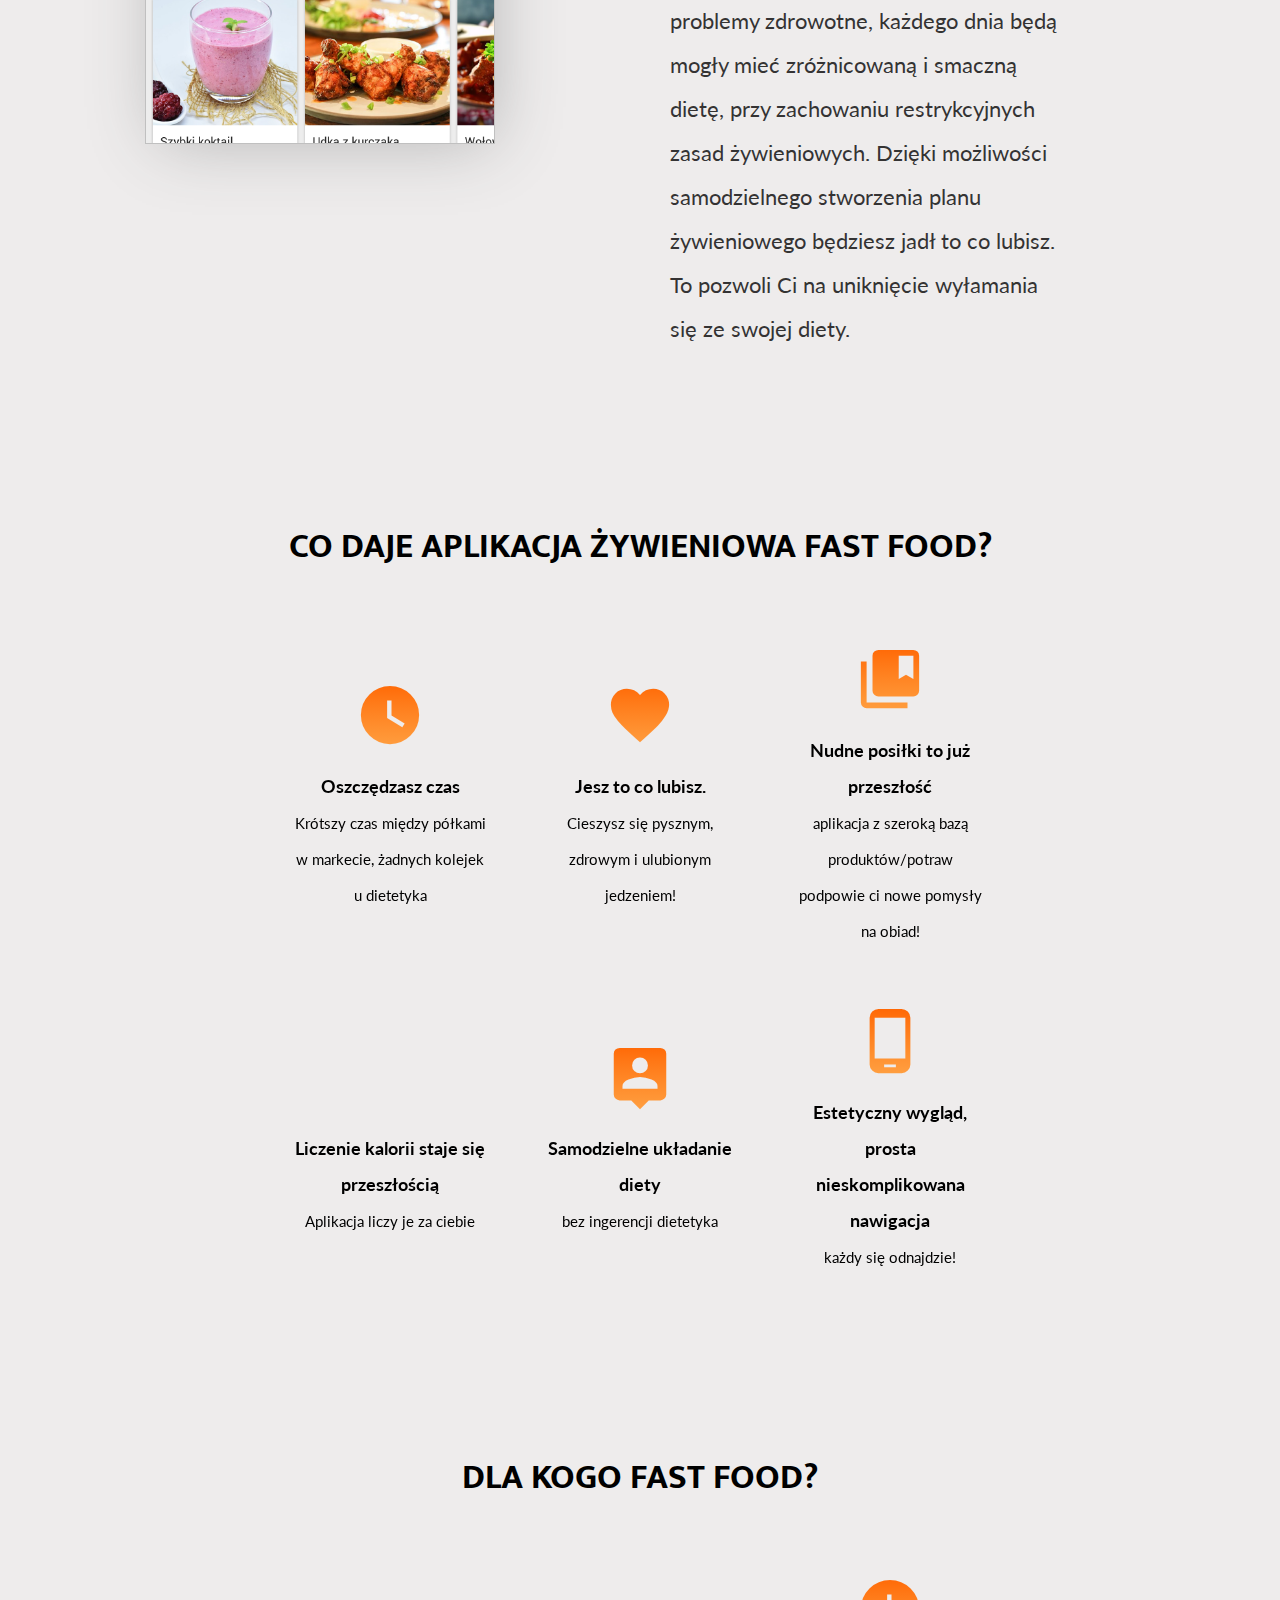
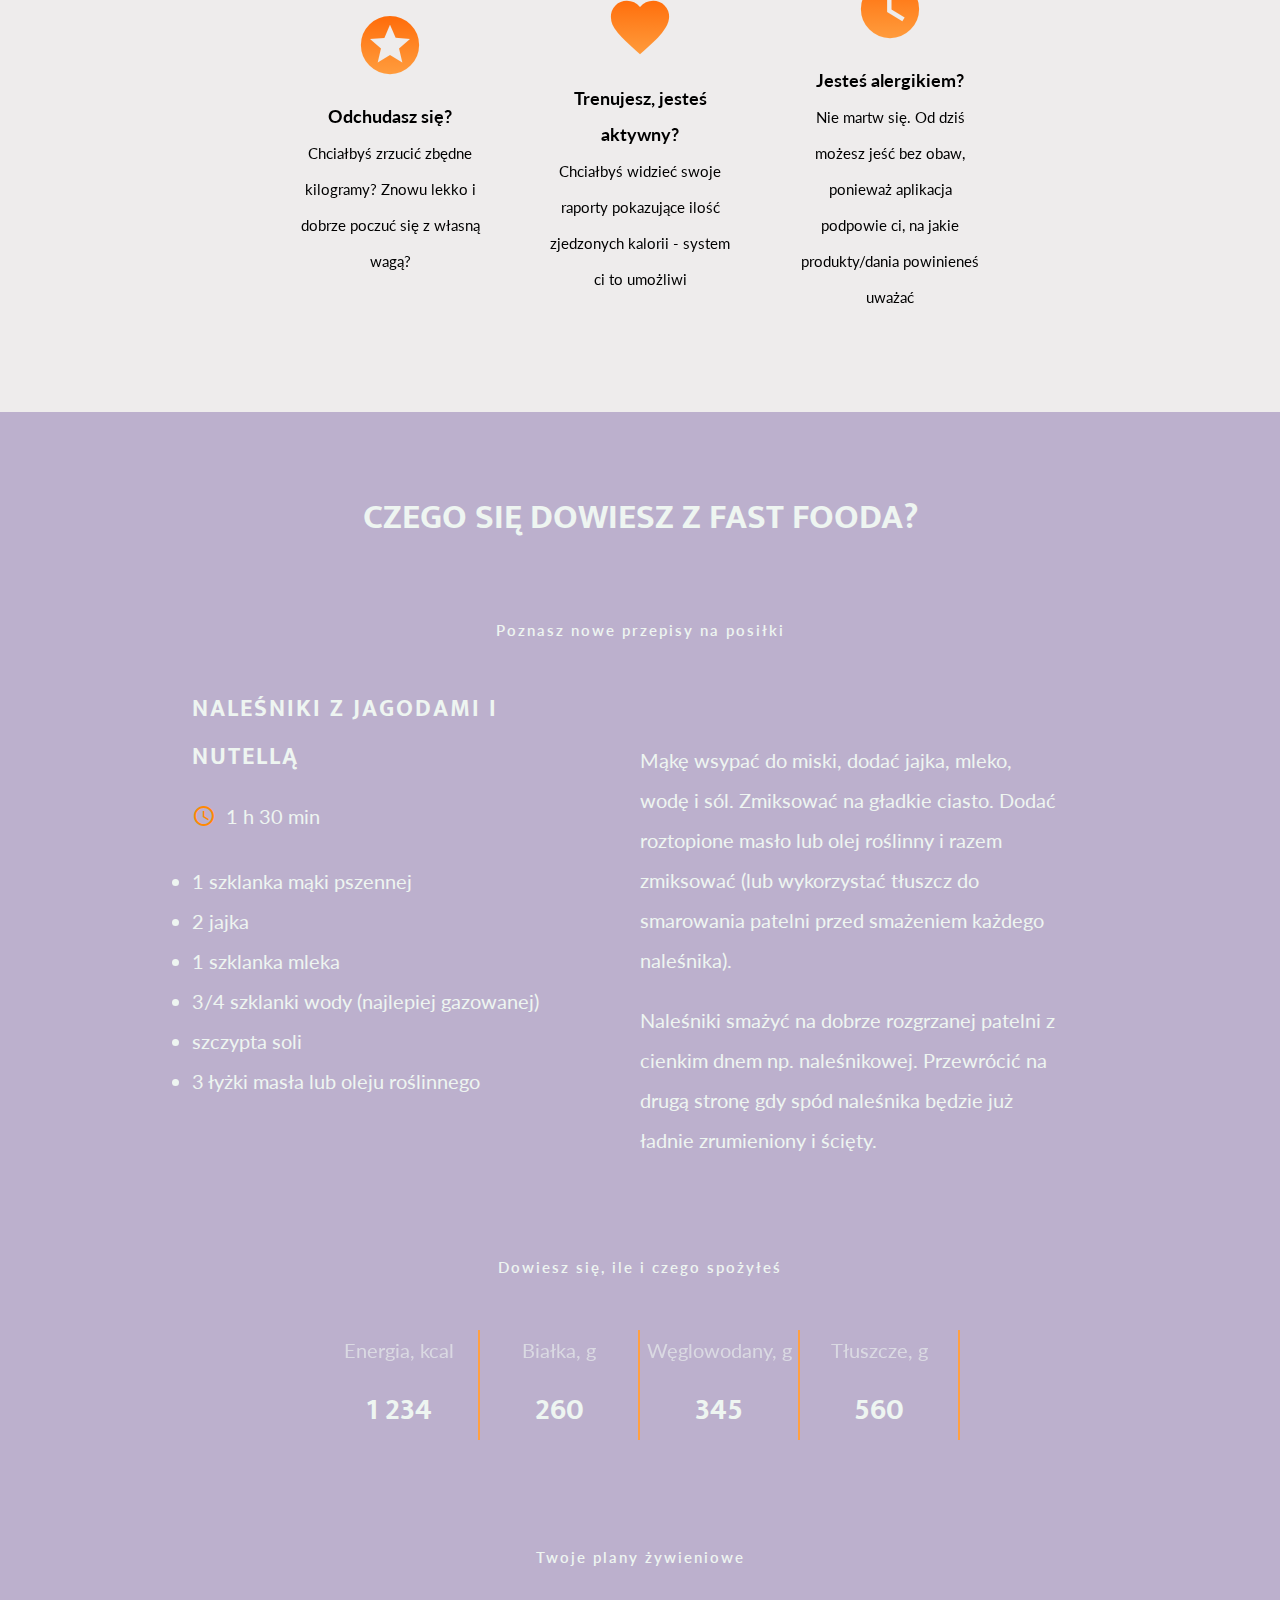
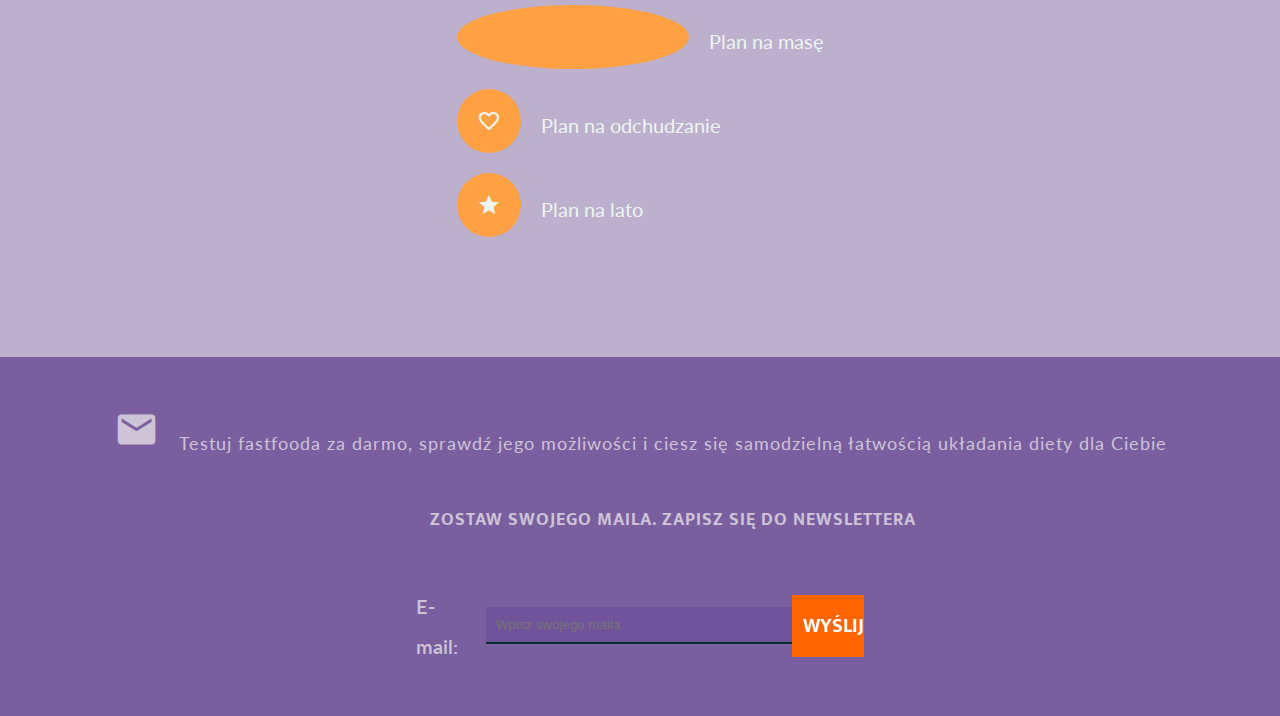
==== commit 3c42c44a: "styles" ====
--- a/index.html
+++ b/index.html
@@ -19,6 +19,7 @@
   </head>
 
   <body>
+    <!--NAWIGACJA MENU-->
     <nav>
       <div class="menu-nav">
         <a href="#about">
@@ -67,6 +68,8 @@
       </div>
     </nav>
 
+    <!---TOPBAR-->
+
     <div class="topbar">
       <div class="topbar-content">
         <div class="topbar-inf">
@@ -76,10 +79,10 @@
           </header>
         </div>
         <
-        <div class="topbar-image"><img class="main-image" /></div>
+        <div class="topbar-image"><img class="topbar-main-image" /></div>
         <div class="topbar-user">
           <div class="topbar-user-photo"></div>
-          <div class="topbar-user-inf">
+          <div class="topbar-user-inf white-text">
             "Bardzo dobra aplikacja. Ja jestem z niej w pełni zadowolony. Ma
             faktycznie bogatą listę produktów a tych których nie ma można sobie
             samemu dodać. Polecam aplikację w 100%."
@@ -95,6 +98,178 @@
       <div class="preview-element"></div>
     </div>
 
+    <!--TWOJA WAGA W TWOICH RĘKACH-->
+
+    <div class="section-overlay section-overlay-persona1" id="slimming">
+      <div class="section-content section-title-field">
+        <div class="section-title slogan">Twoja waga <br />w Twoich rękach</div>
+        <div class="section-subtitle"></div>
+        <img class="section-screen-image screen1" />
+      </div>
+      <div class="section-content">
+        <div class="section-field">
+          <div class="section-queries greater-text">
+            <div class="section-title-query">JEŚLI....</div>
+            <li>
+              <i class="material-icons"> check </i>Prowadzisz siedzący tryb
+              życia?
+            </li>
+            <li>
+              <i class="material-icons"> check </i>Twoja aktywność jest bardzo
+              ograniczona?
+            </li>
+            <li>
+              <i class="material-icons">
+                check
+              </i>
+              <b>Chciałbyś zrzucić zbędne kilogramy</b>, ponieważ zdałeś sobie
+              sprawę, że wpływają one nie tylko twoją samoocenę, sylwetkę, ale
+              przede wszystkim na zdrowie?
+            </li>
+            <li>
+              <i class="material-icons">
+                check
+              </i>
+              Chciałbyś wiedzieć, co możesz zjeść, a co powinieneś unikać?
+            </li>
+            <li>
+              <i class="material-icons"> check </i>Nie masz czasu na wizyty u
+              dietetyczki?
+            </li>
+            <li>
+              <i class="material-icons">
+                check
+              </i>
+              Nie chcesz jeść tych samych monotonnych posiłków, które będą Ci
+              ciągle przypominać, że jesteś na diecie?
+            </li>
+          </div>
+
+          <div class="section-description">
+            Dzięki fast foodowi bycie na diecie może być fajne i lekkie.
+            Aplikacja da Ci możliwość, ułożenia samodzielnego planu
+            żywieniowego, z niskokalorycznymi, ale bardzo smacznymi i ciekawymi
+            daniami, które nie będą Cię kusić do złamania diety. Samodzielnie
+            wyliczysz ilość zapotrzebowania kalorycznego, nie martwiąc się, że
+            zjesz ich za dużo. I to wszystko bez siedzenia w długiej kolejce u
+            dietetyka.
+          </div>
+        </div>
+      </div>
+    </div>
+
+    <!-- BĄDŹ PANEM SWOJEJ MASY-->
+
+    <div class="section-overlay section-overlay-persona2" id="mass">
+      <div class="section-content section-content-persona2">
+        <div class="section-field">
+          <div class="section-queries greater-text">
+            <div class="section-title-query">JEŚLI....</div>
+            <li>
+              <i class="material-icons"> check </i
+              ><b
+                >Jesteś aktywny, dbasz o swoje zdrowie i sylwetkę? A może
+                dopiero zaczynasz swoją przygodę ze sportem?</b
+              >
+            </li>
+            <li>
+              <i class="material-icons">
+                check
+              </i>
+              Chciałbyś w wygodny nieskomplikowany sposób liczyć ilość
+              spożywanych kalorii oraz wartości odżywczych? Ale brak ci
+              kreatywności do tworzenia smacznych posiłków?
+            </li>
+            <li>
+              <i class="material-icons">
+                check
+              </i>
+              Chciałbyś mieć pełny wgląd w swoje szczegółowe statystyki
+              spożytych kaloriii, które będą zaprezentowane w sposób czytelny i
+              estetyczny?
+            </li>
+          </div>
+
+          <div class="section-description section-description-persona2">
+            Fast food to aplikacja, która powstała z myślą o osobach, które są
+            aktywne, dbają o swoje zdrowie i sylwetkę albo pragną zmienić coś w
+            swoim dotychczasowym trybie życia. Dzięki temu osoby już aktywne
+            oraz te, które dopiero są na początku swojej przygody ze sportem
+            będą mogły w prosty sposób zaplanować co powinny i w jakiej ilości
+            jeść. Razem z aplikacją ułożysz dietę, która będzie spełniać twoje
+            wymagania na zapotrzebowanie energetyczne, a tym samym zwiększając
+            efekt twoich ćwiczeń.
+          </div>
+        </div>
+      </div>
+      <div class="section-content section-title-field">
+        <div class="section-title slogan">Bądź Panem<br />swojej masy</div>
+        <img class="section-screen-image screen2" />
+      </div>
+    </div>
+
+    <!--NUDNE POSIŁKI TO JUŻ PRZESZŁOŚĆ-->
+
+    <div class="section-overlay section-overlay-persona1" id="variety">
+      <div class="section-content section-title-field">
+        <div class="section-title slogan">
+          Nudne posiłki <br />to już przeszłość
+        </div>
+        <img class="section-screen-image screen3" />
+      </div>
+      <div class="section-content">
+        <div class="section-field">
+          <div class="section-queries greater-text">
+            <div class="section-title-query">JEŚLI....</div>
+            <li>
+              <i class="material-icons"> check </i
+              ><b
+                >Jesteś alergikiem lub wege? A może jesteś na diecie
+                zdrowotnej?</b
+              >
+            </li>
+            <li>
+              <i class="material-icons"> check </i>Chciałbyś mieć zróżnicowaną i
+              smaczną dietę, nie martwiąc się, czy dany produkt zawarty w
+              potrawie jest dla Ciebie dozwolony czy nie?
+            </li>
+            <li>
+              <i class="material-icons"> check </i>Chciałbyś mieć gotowe
+              potrawy, do których będziesz mieć dostęp za pomocą jednego
+              kliknięcia?
+            </li>
+            <li>
+              <i class="material-icons">
+                check
+              </i>
+              Chcesz poprawić swój komfort życia, a przy okazji zaoszczędzić
+              czas na szukanie pomysłów w internecie lub książkach?
+            </li>
+            <li>
+              <i class="material-icons"> check </i>Nie masz czasu na wizyty u
+              dietetyczki?
+            </li>
+            <li>
+              <i class="material-icons">
+                check
+              </i>
+              Chcesz uniknąć wyłamania się z diety, ponieważ nie wiesz co zjeść?
+            </li>
+          </div>
+
+          <div class="section-description">
+            Od teraz bycie na diecie zdrowotnej lub z ograniczeniami nie musi
+            być dla Ciebie dużym wyzwaniem. Zarówno osoby będące wege oraz te,
+            które mają problemy zdrowotne, każdego dnia będą mogły mieć
+            zróżnicowaną i smaczną dietę, przy zachowaniu restrykcyjnych zasad
+            żywieniowych. Dzięki możliwości samodzielnego stworzenia planu
+            żywieniowego będziesz jadł to co lubisz. To pozwoli Ci na uniknięcie
+            wyłamania się ze swojej diety.
+          </div>
+        </div>
+      </div>
+    </div>
+
     <!-- PLANSZA CO TO JEST FAST FOOD-->
 
     <div class="section-start" id="about">
@@ -160,13 +335,9 @@
       </div>
     </div>
 
-    <!--
-
-    <div class="tlo"></div> -->
-
     <!--DLA KOGO-->
 
-    <div class="section-start for-whom">
+    <div class="section-start">
       <div class="section-title">Dla kogo Fast Food?</div>
       <div class="section-start-field">
         <div class="section-start-content">
@@ -206,7 +377,7 @@
     <!--CO DAJE FAST FOOD-->
 
     <div class="summary-board">
-      <div class="section-title section-title-background">
+      <div class="section-title section-title-background white-text">
         Czego się dowiesz z Fast Fooda?
       </div>
 
@@ -313,178 +484,6 @@
             </i>
             Plan na lato
           </li>
-        </div>
-      </div>
-    </div>
-
-    <!--TWOJA WAGA W TWOICH RĘKACH-->
-
-    <div class="section-overlay section-overlay-persona1" id="slimming">
-      <div class="section-content section-title-field">
-        <div class="section-title slogan">Twoja waga <br />w Twoich rękach</div>
-        <div class="section-subtitle"></div>
-        <img class="screen-image1" />
-      </div>
-      <div class="section-content">
-        <div class="section-field">
-          <div class="section-queries greater-text">
-            <div class="section-title-query">JEŚLI....</div>
-            <li>
-              <i class="material-icons"> check </i>Prowadzisz siedzący tryb
-              życia?
-            </li>
-            <li>
-              <i class="material-icons"> check </i>Twoja aktywność jest bardzo
-              ograniczona?
-            </li>
-            <li>
-              <i class="material-icons">
-                check
-              </i>
-              <b>Chciałbyś zrzucić zbędne kilogramy</b>, ponieważ zdałeś sobie
-              sprawę, że wpływają one nie tylko twoją samoocenę, sylwetkę, ale
-              przede wszystkim na zdrowie?
-            </li>
-            <li>
-              <i class="material-icons">
-                check
-              </i>
-              Chciałbyś wiedzieć, co możesz zjeść, a co powinieneś unikać?
-            </li>
-            <li>
-              <i class="material-icons"> check </i>Nie masz czasu na wizyty u
-              dietetyczki?
-            </li>
-            <li>
-              <i class="material-icons">
-                check
-              </i>
-              Nie chcesz jeść tych samych monotonnych posiłków, które będą Ci
-              ciągle przypominać, że jesteś na diecie?
-            </li>
-          </div>
-
-          <div class="section-description">
-            Dzięki fast foodowi bycie na diecie może być fajne i lekkie.
-            Aplikacja da Ci możliwość, ułożenia samodzielnego planu
-            żywieniowego, z niskokalorycznymi, ale bardzo smacznymi i ciekawymi
-            daniami, które nie będą Cię kusić do złamania diety. Samodzielnie
-            wyliczysz ilość zapotrzebowania kalorycznego, nie martwiąc się, że
-            zjesz ich za dużo. I to wszystko bez siedzenia w długiej kolejce u
-            dietetyka.
-          </div>
-        </div>
-      </div>
-    </div>
-
-    <!-- BĄDŹ PANEM SWOJEJ MASY-->
-
-    <div class="section-overlay section-overlay-persona2" id="mass">
-      <div class="section-content section-content-persona2">
-        <div class="section-field">
-          <div class="section-queries greater-text">
-            <div class="section-title-query">JEŚLI....</div>
-            <li>
-              <i class="material-icons"> check </i
-              ><b
-                >Jesteś aktywny, dbasz o swoje zdrowie i sylwetkę? A może
-                dopiero zaczynasz swoją przygodę ze sportem?</b
-              >
-            </li>
-            <li>
-              <i class="material-icons">
-                check
-              </i>
-              Chciałbyś w wygodny nieskomplikowany sposób liczyć ilość
-              spożywanych kalorii oraz wartości odżywczych? Ale brak ci
-              kreatywności do tworzenia smacznych posiłków?
-            </li>
-            <li>
-              <i class="material-icons">
-                check
-              </i>
-              Chciałbyś mieć pełny wgląd w swoje szczegółowe statystyki
-              spożytych kaloriii, które będą zaprezentowane w sposób czytelny i
-              estetyczny?
-            </li>
-          </div>
-
-          <div class="section-description section-description-persona2">
-            Fast food to aplikacja, która powstała z myślą o osobach, które są
-            aktywne, dbają o swoje zdrowie i sylwetkę albo pragną zmienić coś w
-            swoim dotychczasowym trybie życia. Dzięki temu osoby już aktywne
-            oraz te, które dopiero są na początku swojej przygody ze sportem
-            będą mogły w prosty sposób zaplanować co powinny i w jakiej ilości
-            jeść. Razem z aplikacją ułożysz dietę, która będzie spełniać twoje
-            wymagania na zapotrzebowanie energetyczne, a tym samym zwiększając
-            efekt twoich ćwiczeń.
-          </div>
-        </div>
-      </div>
-      <div class="section-content section-title-field">
-        <div class="section-title slogan">Bądź Panem<br />swojej masy</div>
-        <img class="screen-image2" />
-      </div>
-    </div>
-
-    <!--NUDNE POSIŁKI TO JUŻ PRZESZŁOŚĆ-->
-
-    <div class="section-overlay section-overlay-persona1" id="variety">
-      <div class="section-content section-title-field">
-        <div class="section-title slogan">
-          Nudne posiłki <br />to już przeszłość
-        </div>
-        <img class="screen-image3" />
-      </div>
-      <div class="section-content">
-        <div class="section-field">
-          <div class="section-queries greater-text">
-            <div class="section-title-query">JEŚLI....</div>
-            <li>
-              <i class="material-icons"> check </i
-              ><b
-                >Jesteś alergikiem lub wege? A może jesteś na diecie
-                zdrowotnej?</b
-              >
-            </li>
-            <li>
-              <i class="material-icons"> check </i>Chciałbyś mieć zróżnicowaną i
-              smaczną dietę, nie martwiąc się, czy dany produkt zawarty w
-              potrawie jest dla Ciebie dozwolony czy nie?
-            </li>
-            <li>
-              <i class="material-icons"> check </i>Chciałbyś mieć gotowe
-              potrawy, do których będziesz mieć dostęp za pomocą jednego
-              kliknięcia?
-            </li>
-            <li>
-              <i class="material-icons">
-                check
-              </i>
-              Chcesz poprawić swój komfort życia, a przy okazji zaoszczędzić
-              czas na szukanie pomysłów w internecie lub książkach?
-            </li>
-            <li>
-              <i class="material-icons"> check </i>Nie masz czasu na wizyty u
-              dietetyczki?
-            </li>
-            <li>
-              <i class="material-icons">
-                check
-              </i>
-              Chcesz uniknąć wyłamania się z diety, ponieważ nie wiesz co zjeść?
-            </li>
-          </div>
-
-          <div class="section-description">
-            Od teraz bycie na diecie zdrowotnej lub z ograniczeniami nie musi
-            być dla Ciebie dużym wyzwaniem. Zarówno osoby będące wege oraz te,
-            które mają problemy zdrowotne, każdego dnia będą mogły mieć
-            zróżnicowaną i smaczną dietę, przy zachowaniu restrykcyjnych zasad
-            żywieniowych. Dzięki możliwości samodzielnego stworzenia planu
-            żywieniowego będziesz jadł to co lubisz. To pozwoli Ci na uniknięcie
-            wyłamania się ze swojej diety.
-          </div>
         </div>
       </div>
     </div>
@@ -531,20 +530,6 @@
       </div>
     </footer>
 
-    <!--
-
-    <div class="gallery-field">
-      <div class="section-title">
-        Co dobrego znajdziesz w Fast Foodzie?
-      </div>
-      <div class="gallery">
-        <div class="gallery-img"></div>
-        <div class="gallery-img"></div>
-        <div class="gallery-img"></div>
-        <div class="gallery-img"></div>
-      </div>
-    </div> -->
-
     <script src="https://code.jquery.com/jquery-3.3.1.min.js"></script>
     <script type="text/javascript" src="script.js"></script>
     <script src="jquery.viewportchecker.min.js"></script>
--- a/style.css
+++ b/style.css
@@ -63,9 +63,8 @@
   position: absolute;
   top: 0;
   left: 0;
-  background-image: url("img/tloo.jpg");
+  background-image: url("img/topbar-background-main.jpg");
   background-size: cover;
-  width: 90%;
   background-attachment: fixed;
   width: 100%;
   height: 100%;
@@ -87,7 +86,6 @@
 }
 
 .topbar-user-inf {
-  color: #fff;
   font-size: 16px;
   width: 60%;
   padding-top: 30px;
@@ -107,7 +105,7 @@
   font-size: 55px;
 }
 
-.main-image {
+.topbar-main-image {
   background-image: url("img/main-img.png");
   height: 705px;
   width: 405px;
@@ -115,72 +113,6 @@
   -webkit-box-shadow: 5px 5px 66px -9px rgba(0, 0, 0, 0.719);
   -moz-box-shadow: 5px 5px 66px -9px rgba(0, 0, 0, 0.719);
   box-shadow: 5px 5px 66px -9px rgba(0, 0, 0, 0.719);
-}
-
-/* PLANSZA STRARTOWA - CO TO, DLA KOGO */
-
-.tlo {
-  padding: 90px 0;
-  background-color: rgba(82, 45, 168, 0.589);
-
-  position: relative;
-}
-
-.tlo::after {
-  content: "";
-  display: block;
-  position: absolute;
-  top: 0;
-  left: 0;
-  background-image: url("img/tlo.jpg");
-  background-size: cover;
-  background-attachment: fixed;
-  width: 100%;
-  height: 100%;
-  opacity: 0.9;
-  z-index: -1;
-}
-
-.section-start {
-  /*background-color: #008c72;*/
-
-  background-color: white;
-  padding: 60px 0;
-}
-
-.section-start-field {
-  width: 60%;
-  justify-content: space-evenly;
-  flex-wrap: wrap;
-}
-
-.section-start-content {
-  width: 15vw;
-  margin: 20px;
-}
-
-.board-icon {
-  font-size: 70px !important;
-  background-image: linear-gradient(
-    to bottom,
-    #ff6502,
-    #ff7614,
-    #ff8524,
-    #ff9333,
-    #ffa042
-  );
-  -webkit-background-clip: text;
-  -webkit-text-fill-color: transparent;
-}
-
-.for-whom {
-  background-color: #ffffff;
-  color: black;
-}
-
-.section-arrow {
-  color: black !important;
-  font-size: 30px !important;
 }
 
 /* PREVEW APP*/
@@ -215,7 +147,6 @@
 .preview-element {
   width: 400px;
   height: 400px;
-
   background-size: cover;
 }
 
@@ -233,6 +164,42 @@
 
 .preview-element:nth-child(4) {
   background-image: url(img/element4.png);
+}
+
+/* PLANSZA STRARTOWA - CO TO, DLA KOGO */
+
+.section-start {
+  background-color: #eeecec;
+  padding: 60px 0;
+}
+
+.section-start-field {
+  width: 60%;
+  justify-content: space-evenly;
+  flex-wrap: wrap;
+}
+
+.section-start-content {
+  width: 15vw;
+  margin: 20px;
+}
+
+.board-icon {
+  font-size: 70px !important;
+  background-image: linear-gradient(
+    to bottom,
+    #ff6502,
+    #ff7614,
+    #ff8524,
+    #ff9333,
+    #ffa042
+  );
+  -webkit-background-clip: text;
+  -webkit-text-fill-color: transparent;
+}
+
+.for-whom {
+  background-color: #eeececb7;
 }
 
 /* style dla planszy CO DAJE FASTFOOD  */
@@ -240,7 +207,7 @@
 .summary-board {
   padding: 60px 0;
   position: relative;
-  background-color: #6244906e;
+  background-color: #908f4431;
 }
 
 .summary-board::after {
@@ -249,7 +216,7 @@
   position: absolute;
   top: 0;
   left: 0;
-  background-image: url("img/x.jpg");
+  background-image: url("img/summary-background.jpg");
   background-size: cover;
   background-attachment: fixed;
   width: 100%;
@@ -405,9 +372,11 @@
   line-height: 1.5;
 }
 
+/*
+
 .section-title-background {
-  background-color: #ffffff;
-}
+  background-color: #eeececb7;
+}*/
 
 .section-title-query {
   font-family: "Montserrat", sans-serif;
@@ -423,9 +392,7 @@
   font-size: 38px;
 }
 
-.screen-image1,
-.screen-image2,
-.screen-image3 {
+.section-screen-image {
   width: 350px;
   height: 550px;
 
@@ -455,15 +422,15 @@
   z-index: -1;
 }
 
-.screen-image1 {
+.screen1 {
   background-image: url("img/img1.png");
 }
 
-.screen-image2 {
+.screen2 {
   background-image: url("img/img2.png");
 }
 
-.screen-image3 {
+.screen3 {
   background-image: url("img/img3.png");
 }
 
@@ -473,6 +440,7 @@
   background-color: #624490da;
   padding: 50px;
   position: relative;
+  color: #eeececb7;
 }
 
 .footer:after {
@@ -663,10 +631,8 @@
 }
 
 .gallery-img,
-.main-image,
-.screen-image1,
-.screen-image2,
-.screen-image3 {
+.topbar-main-image,
+.section-screen-image {
   background-size: cover;
   background-repeat: no-repeat;
 }
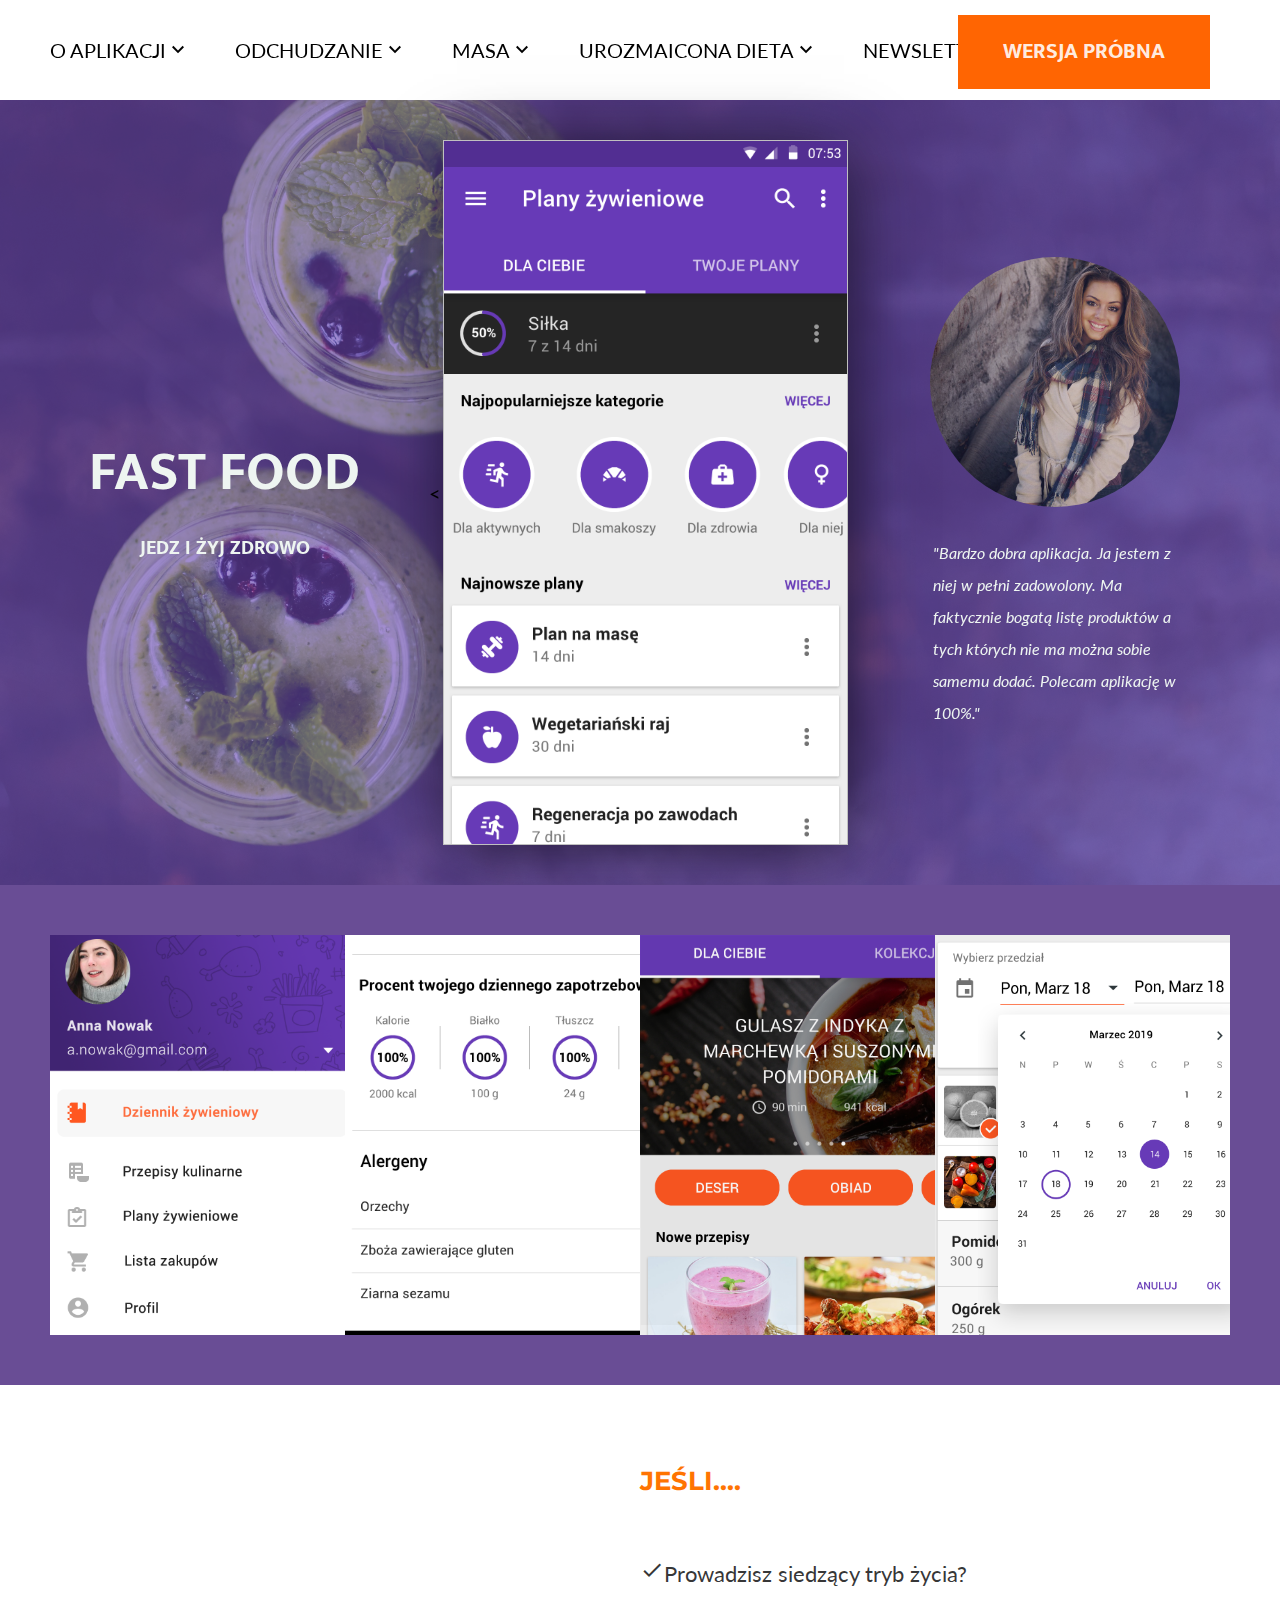
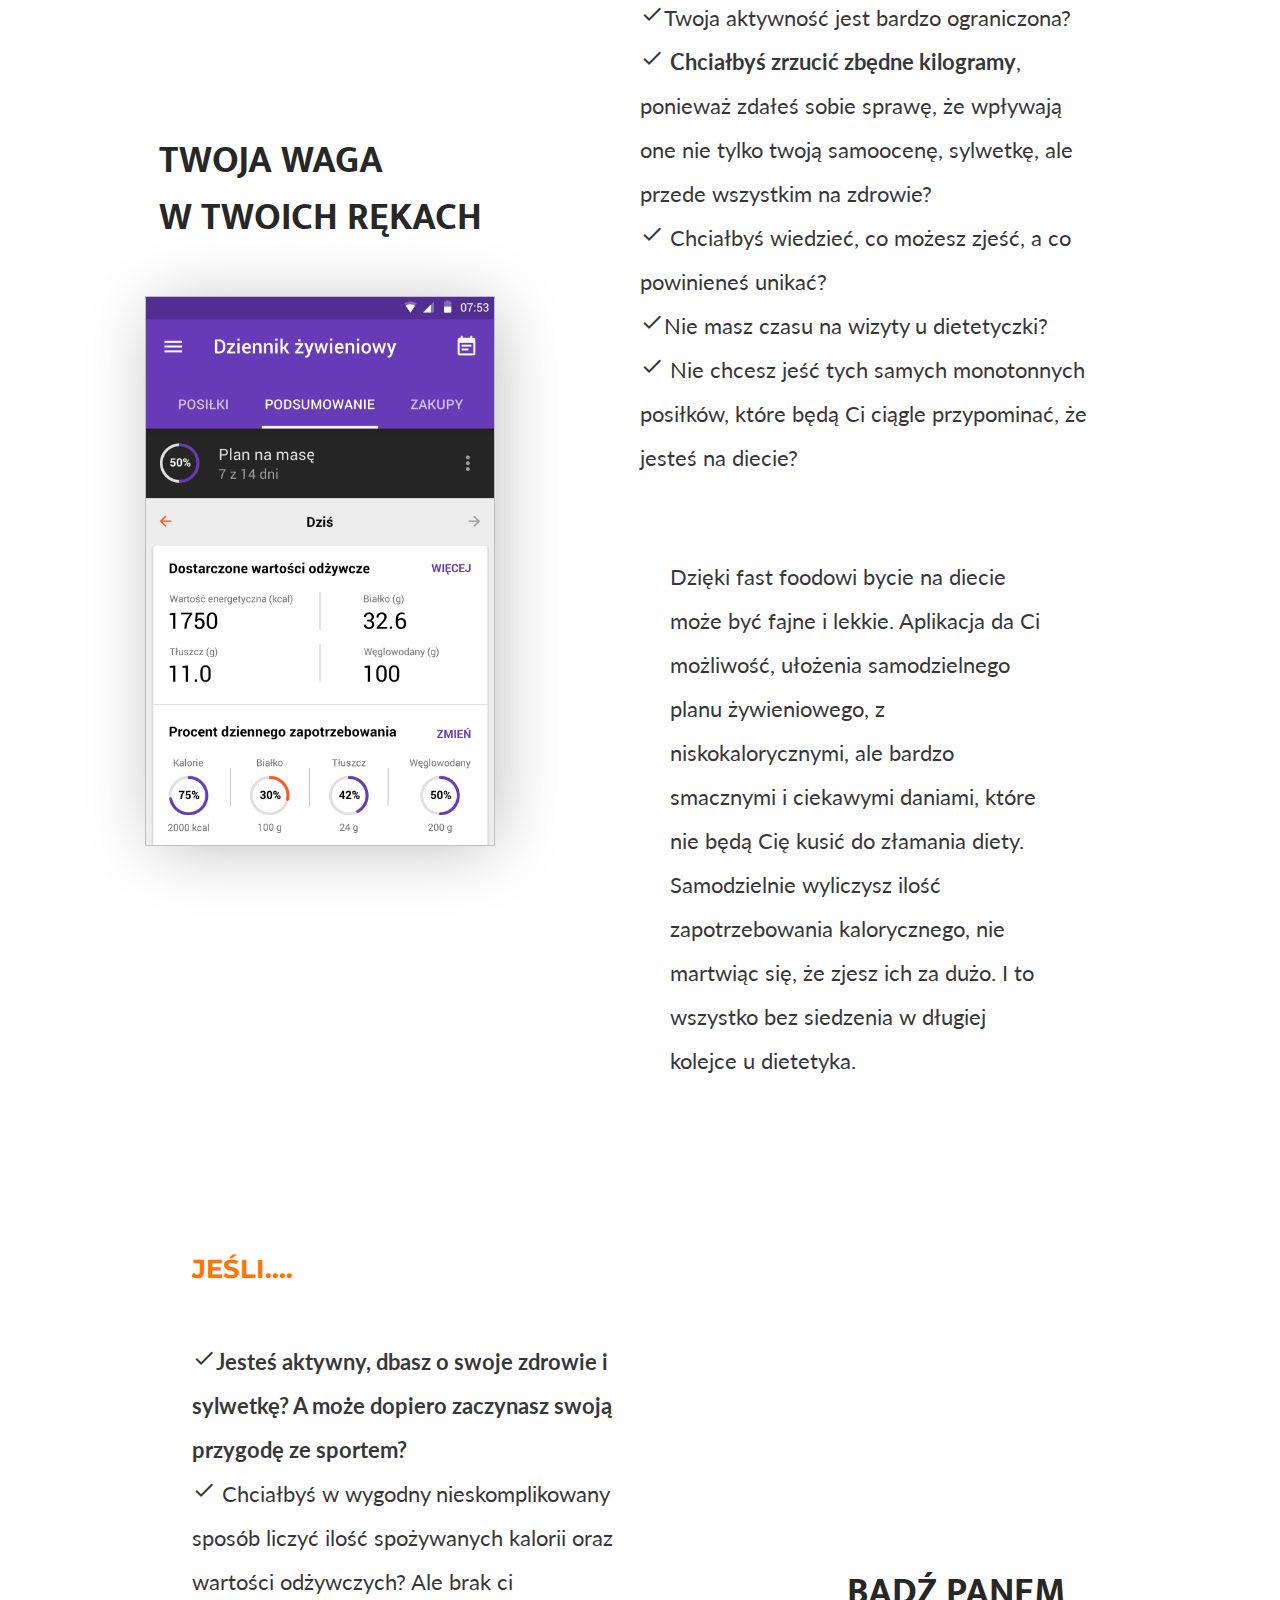
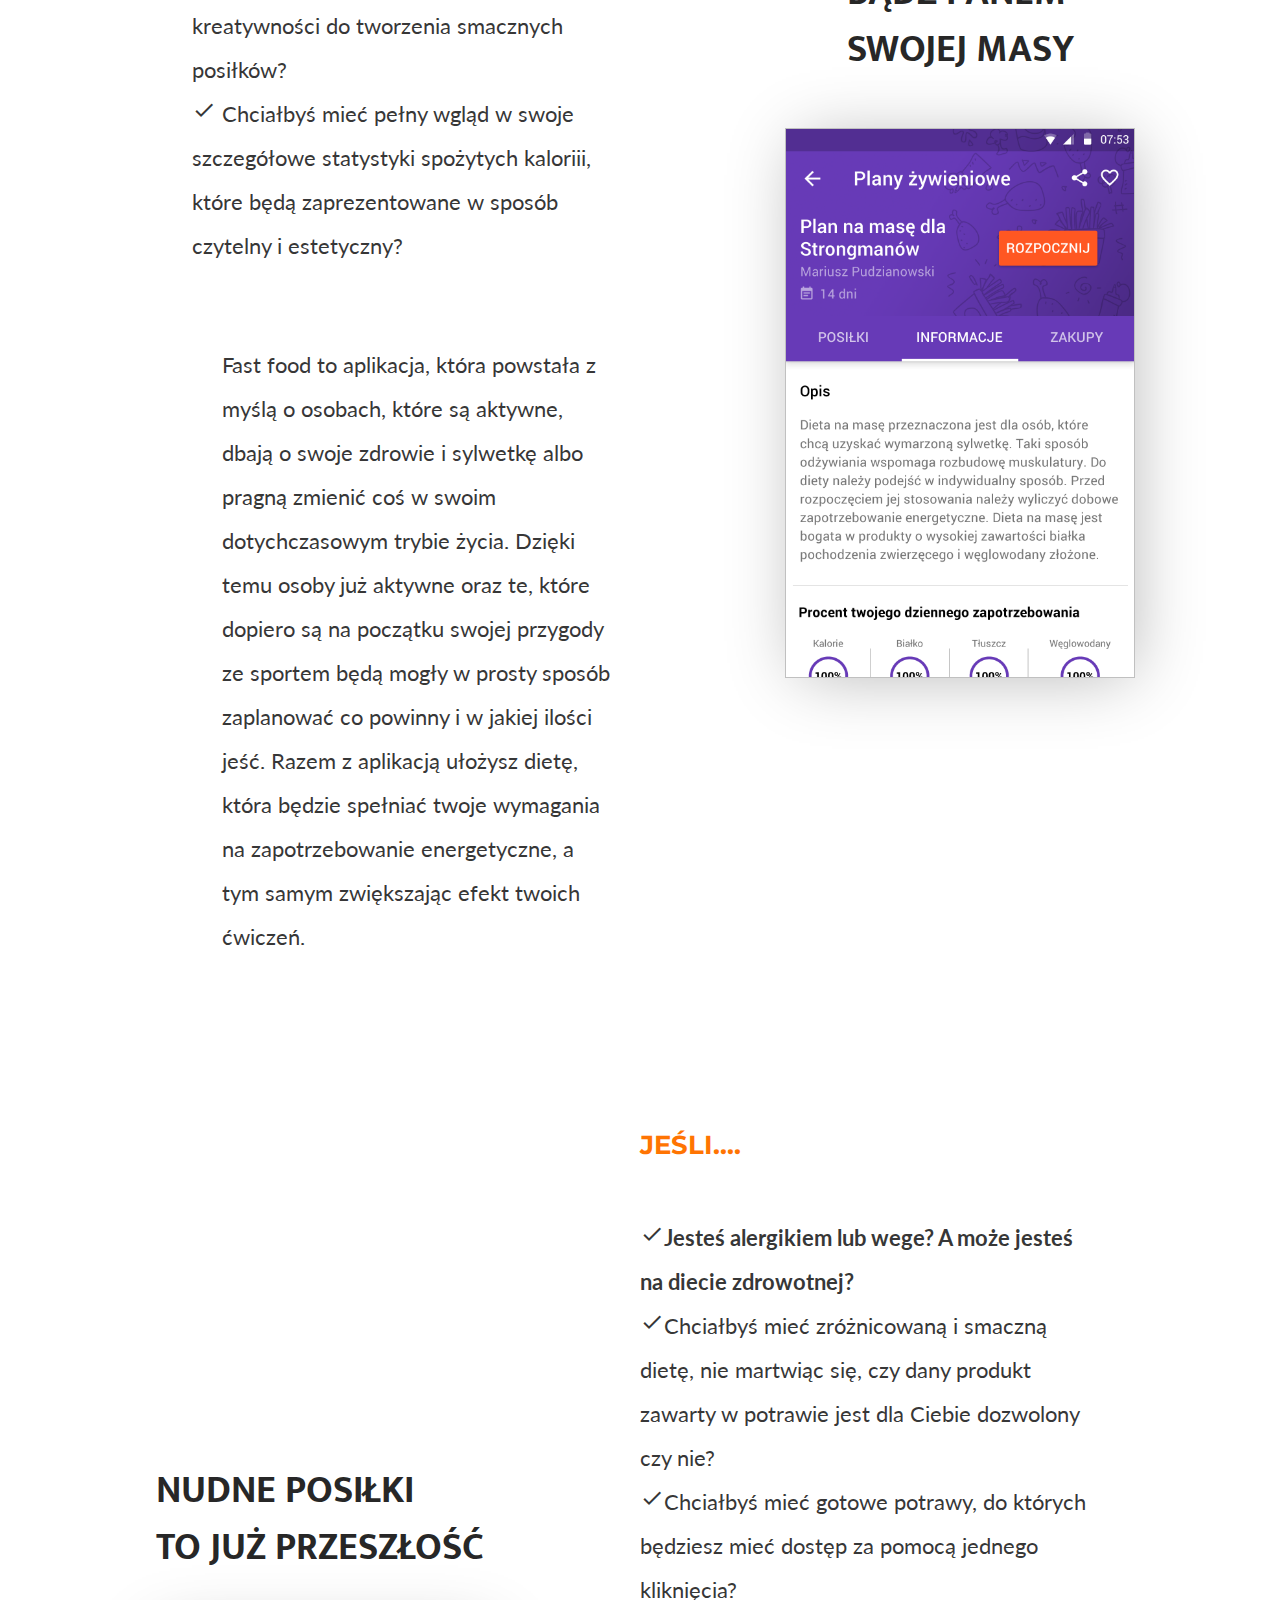
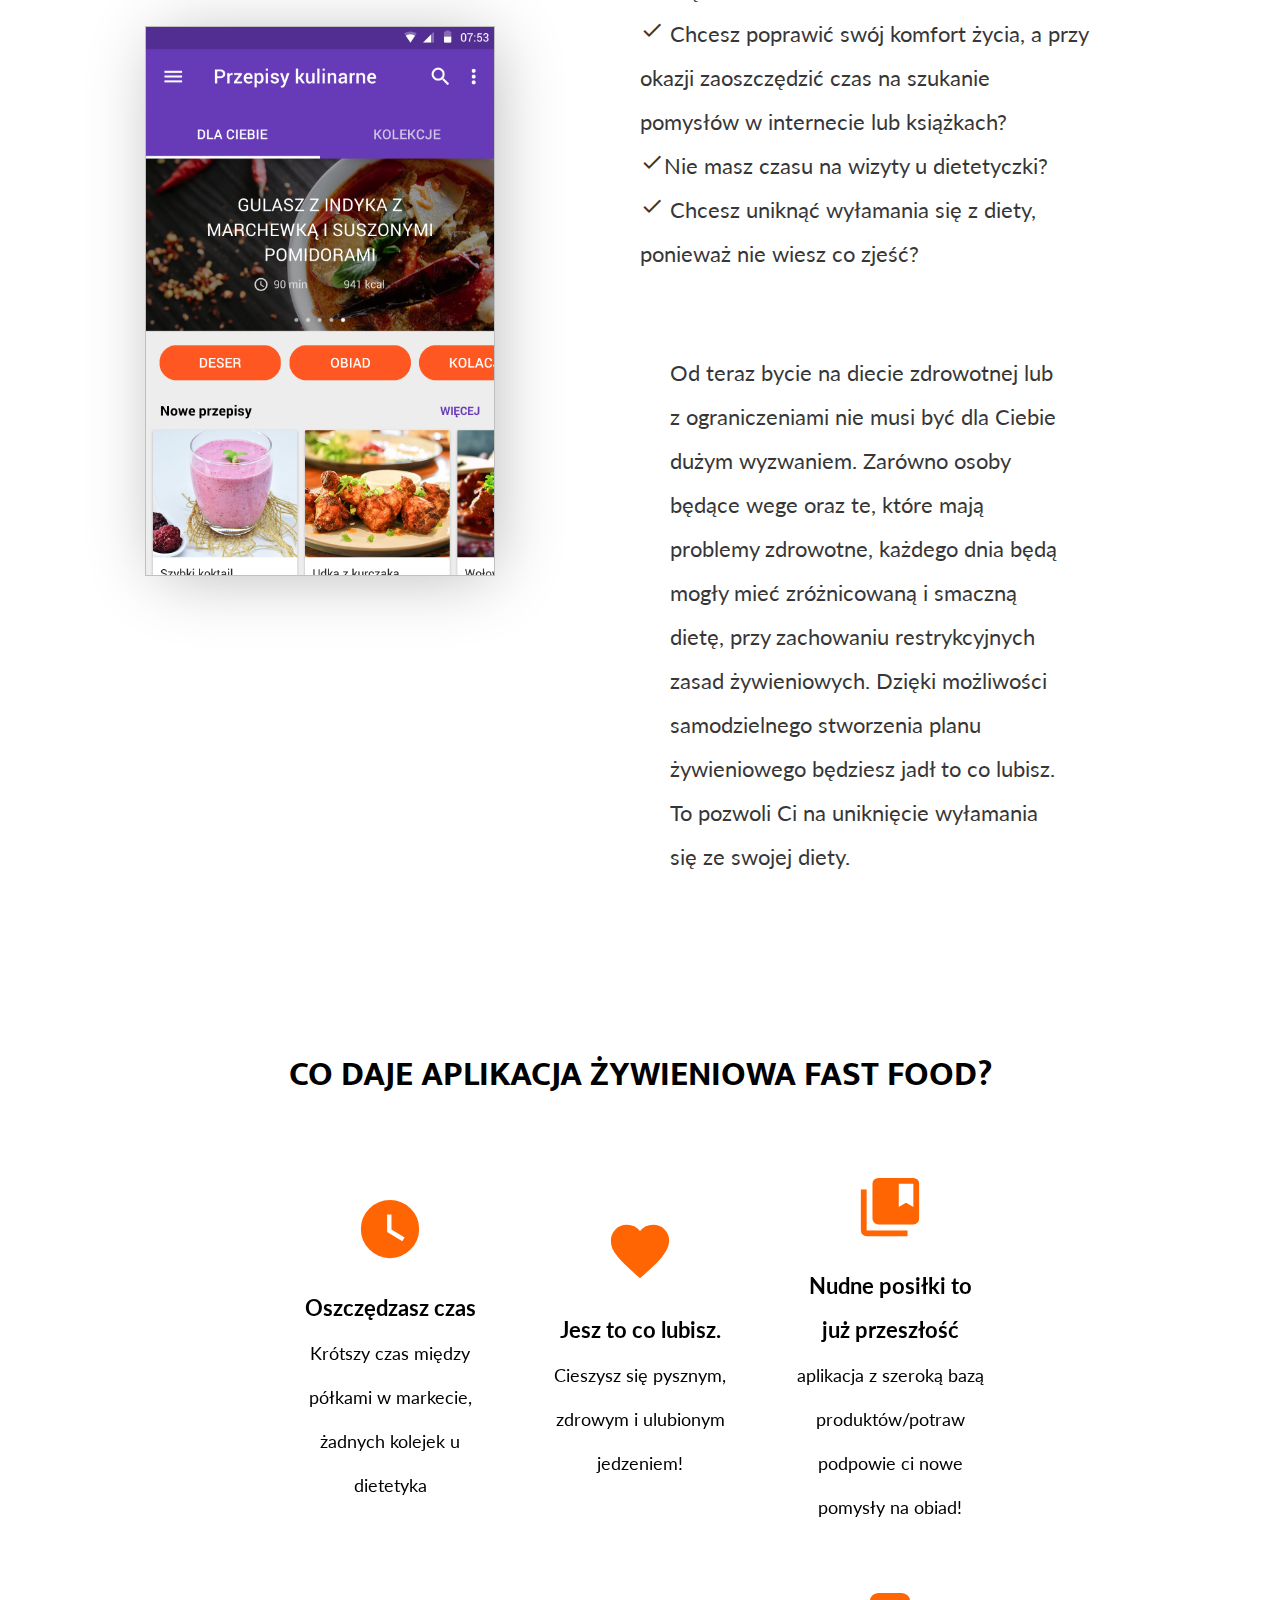
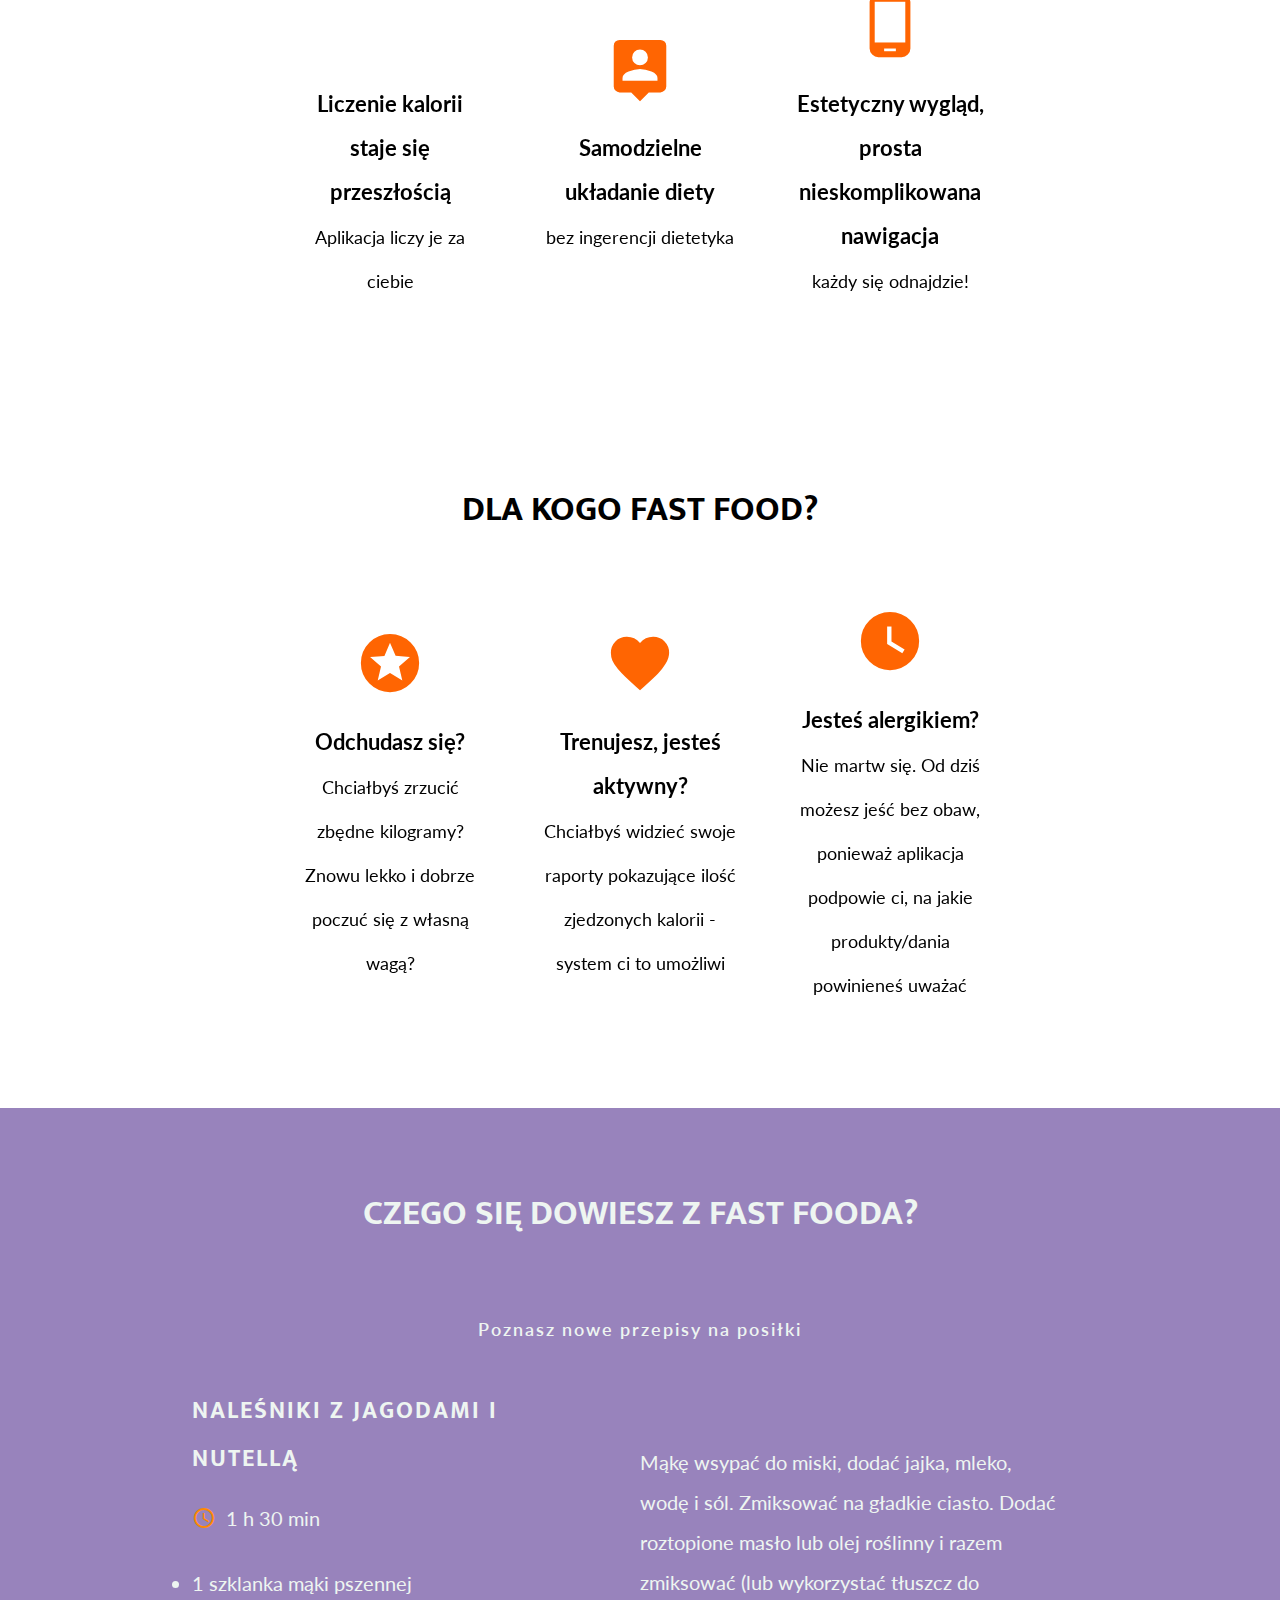
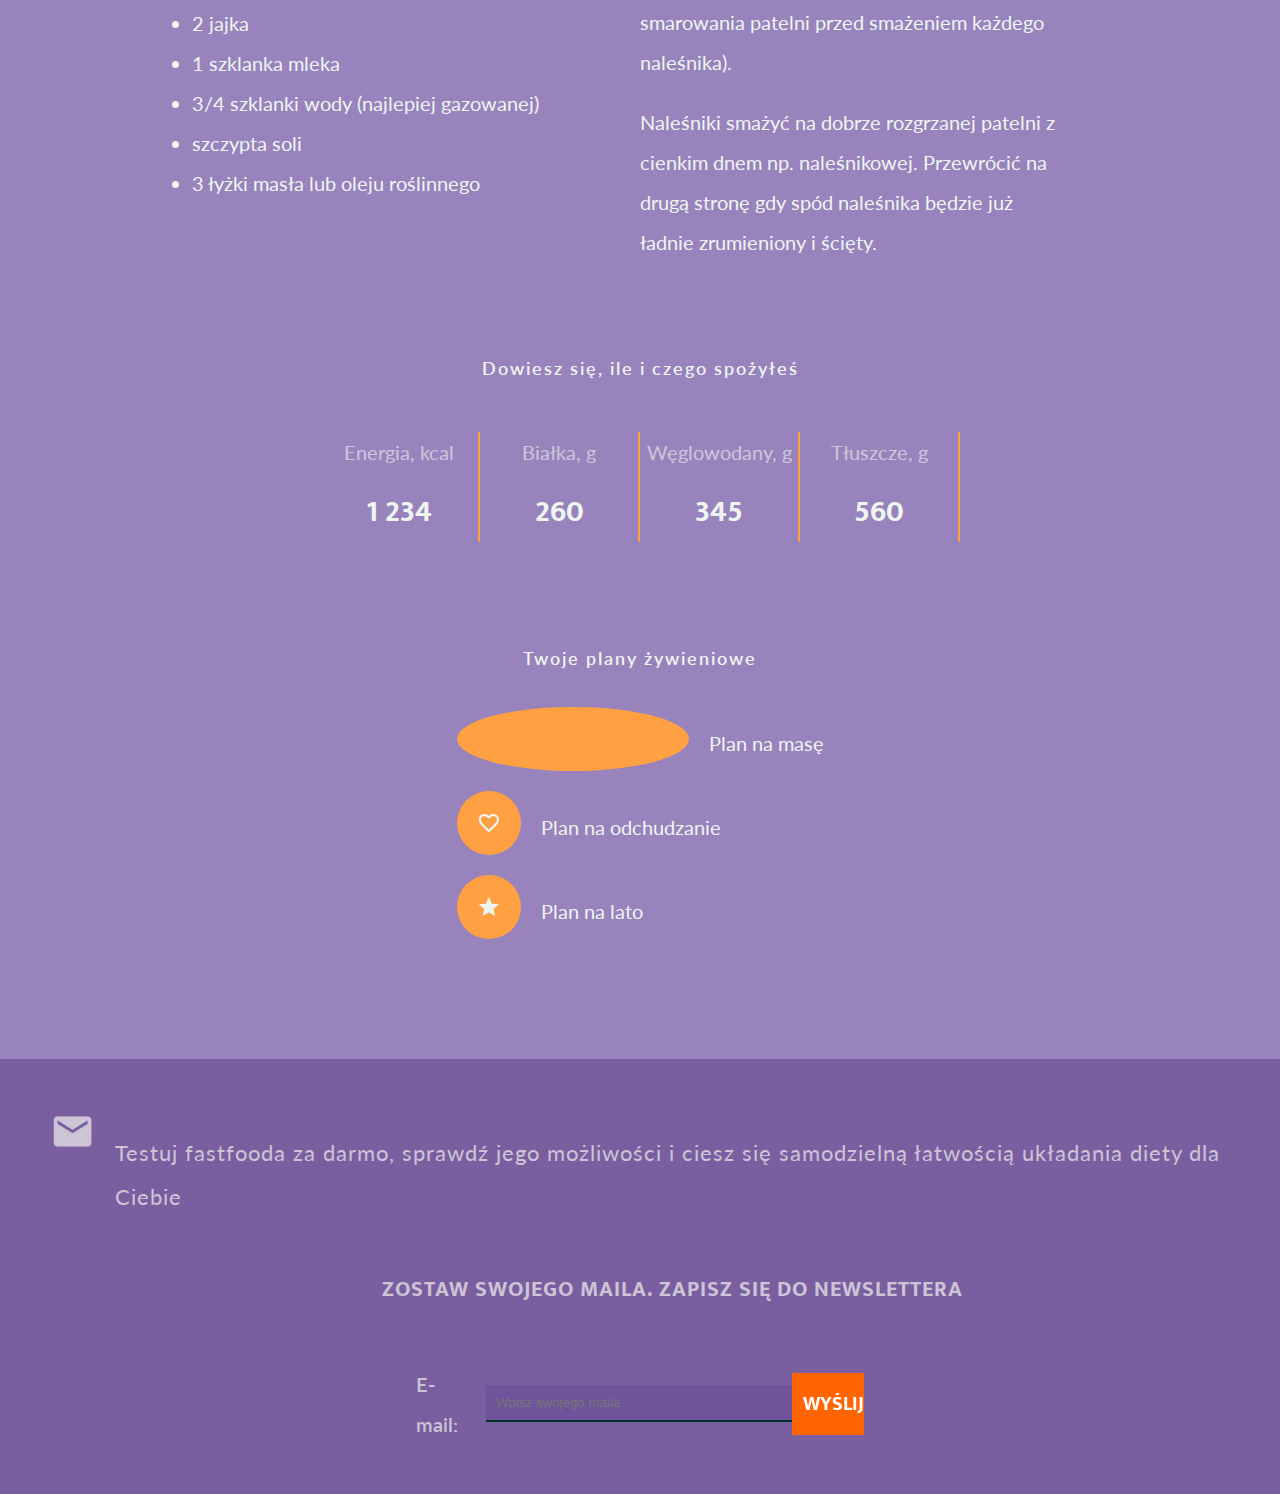
==== commit e7418054: "styles" ====
--- a/index.html
+++ b/index.html
@@ -160,7 +160,7 @@
 
     <!-- BĄDŹ PANEM SWOJEJ MASY-->
 
-    <div class="section-overlay section-overlay-persona2" id="mass">
+    <div class="section-overlay" id="mass">
       <div class="section-content section-content-persona2">
         <div class="section-field">
           <div class="section-queries greater-text">
@@ -190,7 +190,7 @@
             </li>
           </div>
 
-          <div class="section-description section-description-persona2">
+          <div class="section-description">
             Fast food to aplikacja, która powstała z myślą o osobach, które są
             aktywne, dbają o swoje zdrowie i sylwetkę albo pragną zmienić coś w
             swoim dotychczasowym trybie życia. Dzięki temu osoby już aktywne
@@ -351,7 +351,7 @@
           </p>
         </div>
         <div class="section-start-content">
-          <i class="material-icons board-icon icon-for-whom">favorite</i>
+          <i class="material-icons board-icon">favorite</i>
           <p class="board-content-efect greater-text">
             <b>Trenujesz, jesteś aktywny?</b> <br />
             <span class="small-text"
@@ -362,7 +362,7 @@
         </div>
 
         <div class="section-start-content">
-          <i class="material-icons board-icon icon-for-whom">watch_later</i>
+          <i class="material-icons board-icon">watch_later</i>
           <p class="board-content-efect greater-text">
             <b>Jesteś alergikiem?</b> <br />
             <span class="small-text"
@@ -386,7 +386,7 @@
           Poznasz nowe przepisy na posiłki
         </div>
 
-        <div class="box">
+        <div class="summary-field">
           <div class="summary-basic-inf-recipe">
             <div class="summary-basic-inf-name white-text">
               Naleśniki z jagodami i nutellą
--- a/style.css
+++ b/style.css
@@ -3,8 +3,8 @@
   padding: 0;
   line-height: 2;
   font-size: 20px;
-
   font-family: "Lato", sans-serif;
+  background-color: rgba(255, 255, 255, 0.8);
 }
 
 li {
@@ -166,10 +166,84 @@
   background-image: url(img/element4.png);
 }
 
+/* PLANSZE O PERSONACH */
+
+.section-overlay {
+  align-items: center;
+  flex-wrap: wrap;
+  color: rgba(0, 0, 0, 0.8);
+  padding: 50px 0;
+}
+
+.section-content {
+  flex: 1;
+}
+
+.section-content-persona2 {
+  align-items: flex-end;
+}
+
+.section-field {
+  align-content: center;
+  justify-content: space-evenly;
+  width: 70%;
+  padding: 20px 0;
+}
+
+.section-queries {
+  margin-bottom: 55px;
+}
+
+.section-description {
+  font-size: 22px;
+  padding: 20px 30px;
+}
+
+.section-title {
+  font-size: 35px;
+  padding: 20px;
+  margin-bottom: 30px;
+  line-height: 1.5;
+}
+
+.section-title-query {
+  font-family: "Montserrat", sans-serif;
+  font-size: 26px;
+  font-weight: 700;
+  color: #ff7402;
+  margin-bottom: 45px;
+  text-align: left;
+}
+
+.slogan {
+  color: #000000da;
+  font-size: 38px;
+}
+
+.section-screen-image {
+  width: 350px;
+  height: 550px;
+
+  -webkit-box-shadow: 5px 5px 66px -9px rgba(179, 179, 179, 1);
+  -moz-box-shadow: 5px 5px 66px -9px rgba(179, 179, 179, 1);
+  box-shadow: 5px 5px 66px -9px rgba(179, 179, 179, 1);
+}
+
+.screen1 {
+  background-image: url("img/img1.png");
+}
+
+.screen2 {
+  background-image: url("img/img2.png");
+}
+
+.screen3 {
+  background-image: url("img/img3.png");
+}
+
 /* PLANSZA STRARTOWA - CO TO, DLA KOGO */
 
 .section-start {
-  background-color: #eeecec;
   padding: 60px 0;
 }
 
@@ -186,7 +260,8 @@
 
 .board-icon {
   font-size: 70px !important;
-  background-image: linear-gradient(
+  color: #ff6502;
+  /* background-image: linear-gradient(
     to bottom,
     #ff6502,
     #ff7614,
@@ -195,11 +270,7 @@
     #ffa042
   );
   -webkit-background-clip: text;
-  -webkit-text-fill-color: transparent;
-}
-
-.for-whom {
-  background-color: #eeececb7;
+  -webkit-text-fill-color: transparent;*/
 }
 
 /* style dla planszy CO DAJE FASTFOOD  */
@@ -207,7 +278,7 @@
 .summary-board {
   padding: 60px 0;
   position: relative;
-  background-color: #908f4431;
+  background-color: rgba(84, 49, 143, 0.6);
 }
 
 .summary-board::after {
@@ -230,16 +301,11 @@
   font-weight: 600;
   color: #003b36;
   letter-spacing: 2px;
-  font-family: "Lato";
 }
 
 .summary-basic-inf-name {
   font-size: 24px;
   letter-spacing: 2px;
-  font-family: "Lato";
-}
-.box {
-  display: flex;
 }
 
 .summary-basic-inf-time-field {
@@ -252,7 +318,8 @@
   padding-right: 10px;
 }
 
-.box {
+.summary-field {
+  display: flex;
   width: 70vw;
   display: flex;
   justify-content: space-between;
@@ -321,117 +388,6 @@
   background-color: #ffa042;
   border-radius: 50%;
   margin-right: 15px;
-}
-
-/* PLANSZE O PERSONACH */
-
-.section-overlay {
-  align-items: center;
-  flex-wrap: wrap;
-  color: rgba(0, 0, 0, 0.8);
-  padding: 50px 0;
-}
-
-.section-overlay-persona1 {
-  background-color: #eeecec;
-}
-
-.section-overlay-persona2 {
-  background-color: #d6d6d6;
-}
-
-.section-content {
-  flex: 1;
-}
-
-.section-content-persona2 {
-  align-items: flex-end;
-}
-
-.section-field {
-  align-content: center;
-  justify-content: space-evenly;
-  width: 70%;
-  padding: 20px 0;
-}
-
-.section-queries {
-  margin-bottom: 55px;
-}
-
-.section-description {
-  font-size: 22px;
-  padding: 20px 30px;
-  font-family: "Lato";
-}
-
-.section-title {
-  font-size: 35px;
-  padding: 20px;
-  margin-bottom: 30px;
-  line-height: 1.5;
-}
-
-/*
-
-.section-title-background {
-  background-color: #eeececb7;
-}*/
-
-.section-title-query {
-  font-family: "Montserrat", sans-serif;
-  font-size: 26px;
-  font-weight: 700;
-  color: #ff7402;
-  margin-bottom: 45px;
-  text-align: left;
-}
-
-.slogan {
-  color: #000000da;
-  font-size: 38px;
-}
-
-.section-screen-image {
-  width: 350px;
-  height: 550px;
-
-  -webkit-box-shadow: 5px 5px 66px -9px rgba(179, 179, 179, 1);
-  -moz-box-shadow: 5px 5px 66px -9px rgba(179, 179, 179, 1);
-  box-shadow: 5px 5px 66px -9px rgba(179, 179, 179, 1);
-}
-
-.summary-board {
-  padding: 60px 0;
-  position: relative;
-  background-color: #4222725b;
-}
-
-.summary-board::after {
-  content: "";
-  display: block;
-  position: absolute;
-  top: 0;
-  left: 0;
-  background-image: url("img/backgroung-img.jpg");
-  background-size: cover;
-  background-attachment: fixed;
-  width: 100%;
-  height: 100%;
-  opacity: 0.5;
-  z-index: -1;
-}
-
-.screen1 {
-  background-image: url("img/img1.png");
-}
-
-.screen2 {
-  background-image: url("img/img2.png");
-}
-
-.screen3 {
-  background-image: url("img/img3.png");
 }
 
 /* style dla NEWSLETTERA/FOOTER*/
@@ -498,8 +454,6 @@
   padding: 10px;
   background-color: #50308b3b;
   border-bottom: 2px solid #02302b;
-  color: white;
-
   width: 350px;
 }
 
@@ -507,41 +461,6 @@
 .input-mail-submit {
   color: #fff;
 }
-
-/*Style dla GALERII*/
-
-.gallery-field {
-  padding-top: 50px;
-}
-
-.gallery-field {
-  background-color: #c7e2e0;
-}
-
-.gallery-img {
-  width: 24.8vw;
-  height: 24.8vw;
-
-  box-sizing: border-box;
-  overflow-x: hidden;
-}
-
-.gallery-img:nth-child(1) {
-  background-image: url("img/food1.jpg");
-}
-
-.gallery-img:nth-child(2) {
-  background-image: url("img/food2.jpg");
-}
-
-.gallery-img:nth-child(3) {
-  background-image: url("img/food3.jpg");
-}
-
-.gallery-img:nth-child(4) {
-  background-image: url("img/food4.jpg");
-}
-
 /*style wspólne */
 
 .button,
@@ -643,11 +562,11 @@
 }
 
 .greater-text {
+  font-size: 22px;
+}
+
+.small-text {
   font-size: 18px;
-}
-
-.small-text {
-  font-size: 15px;
 }
 
 .white-text {
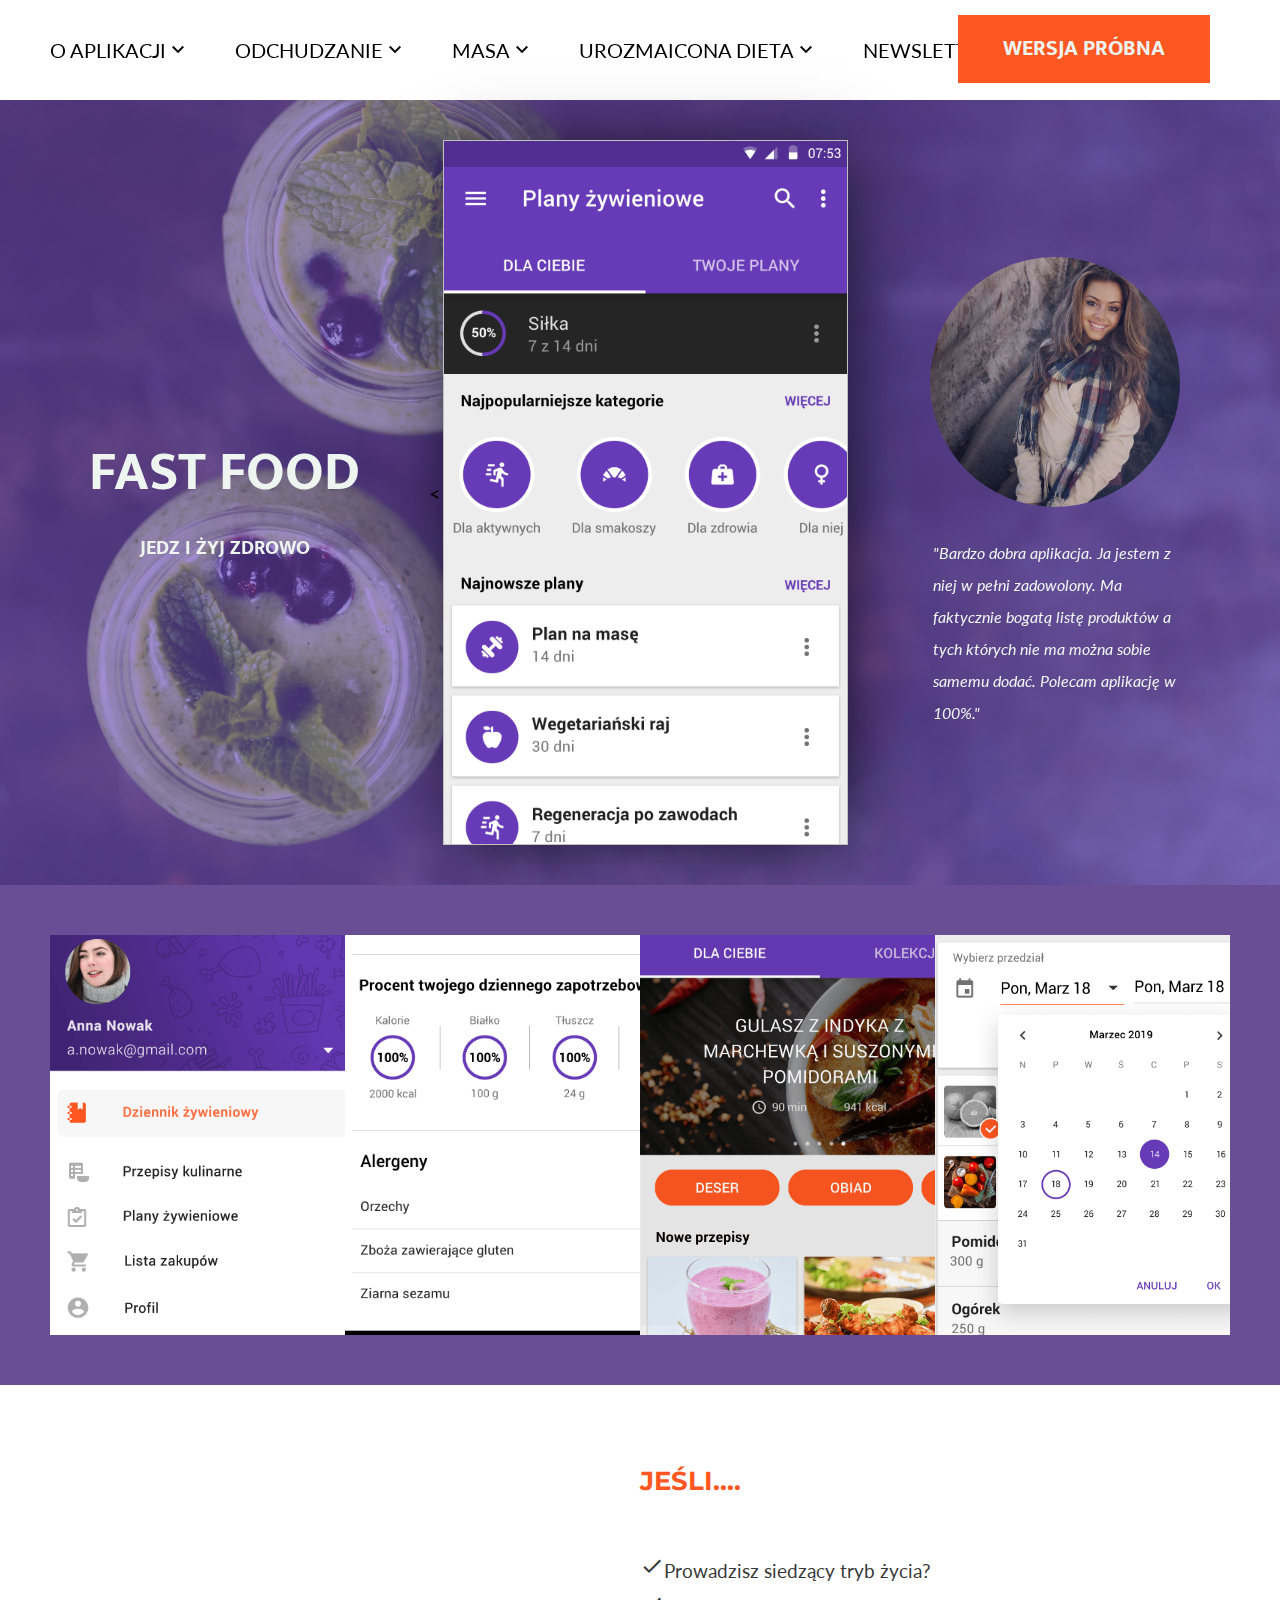
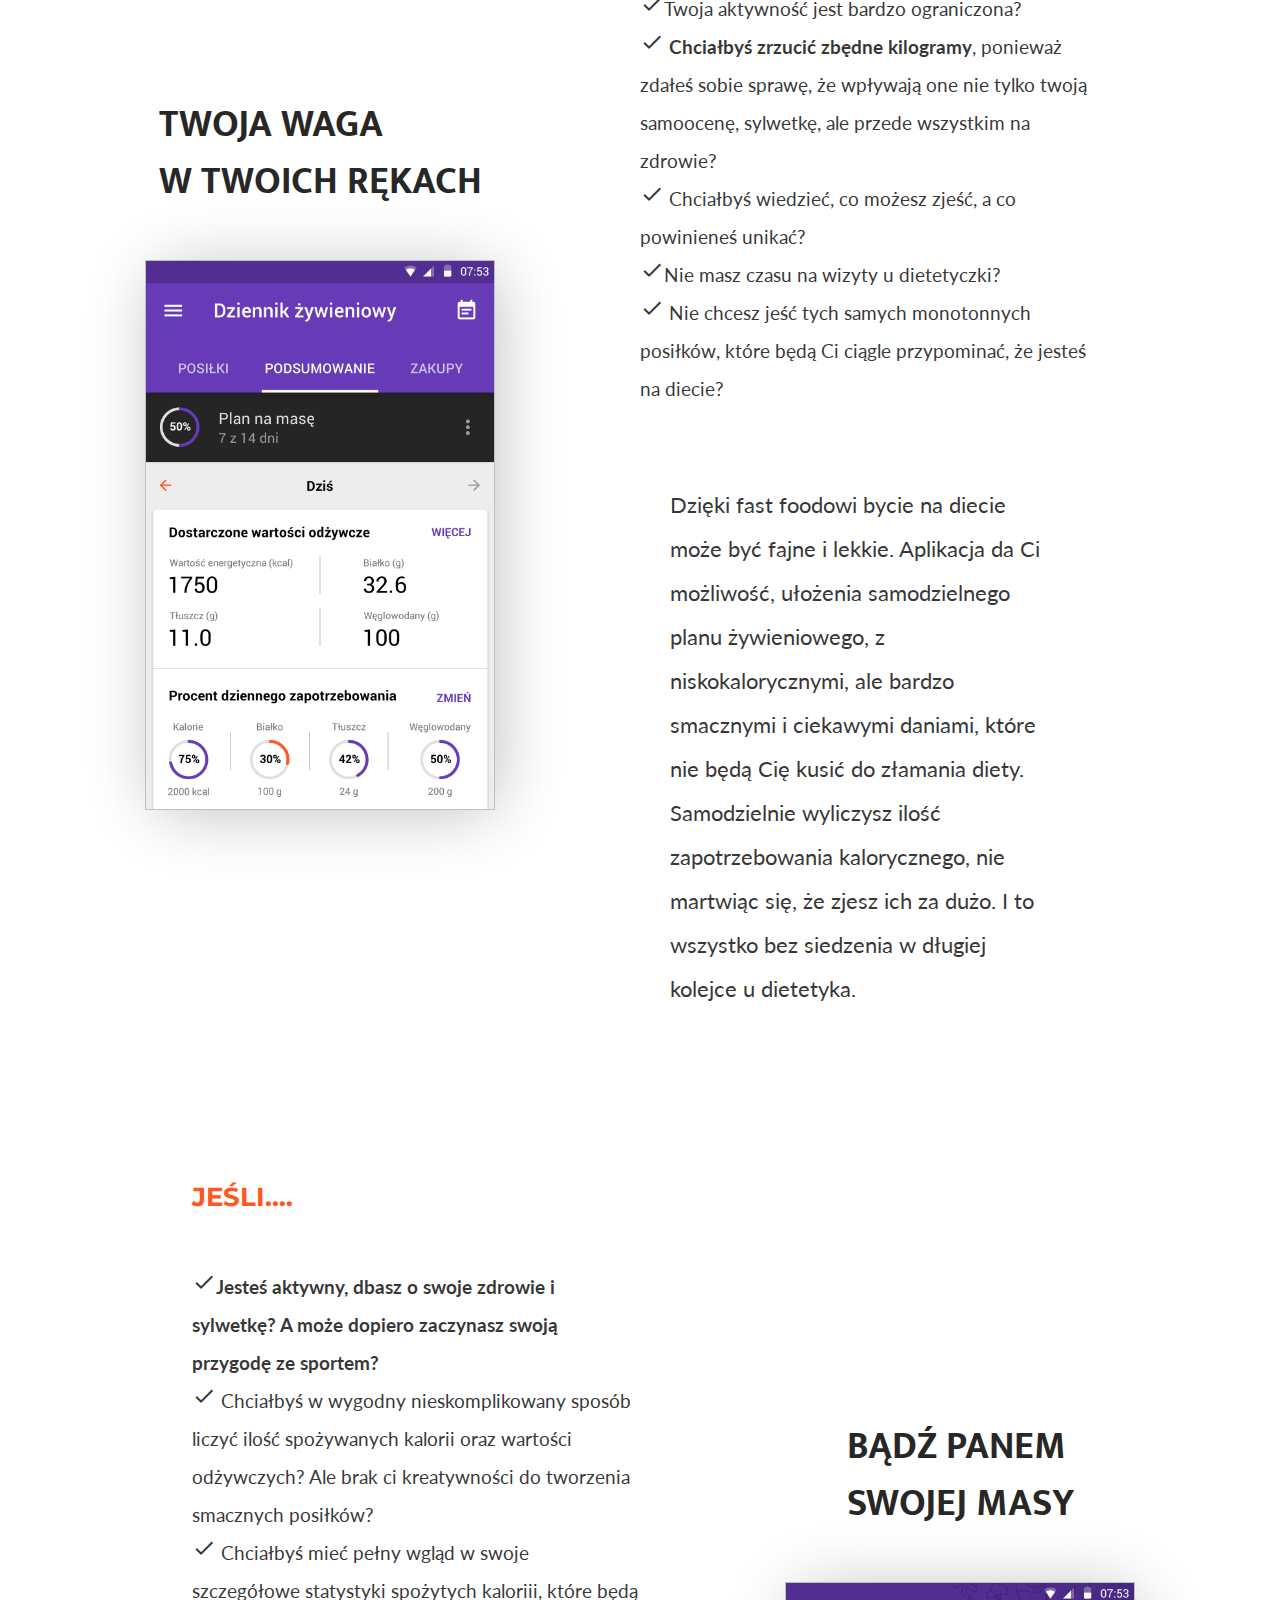
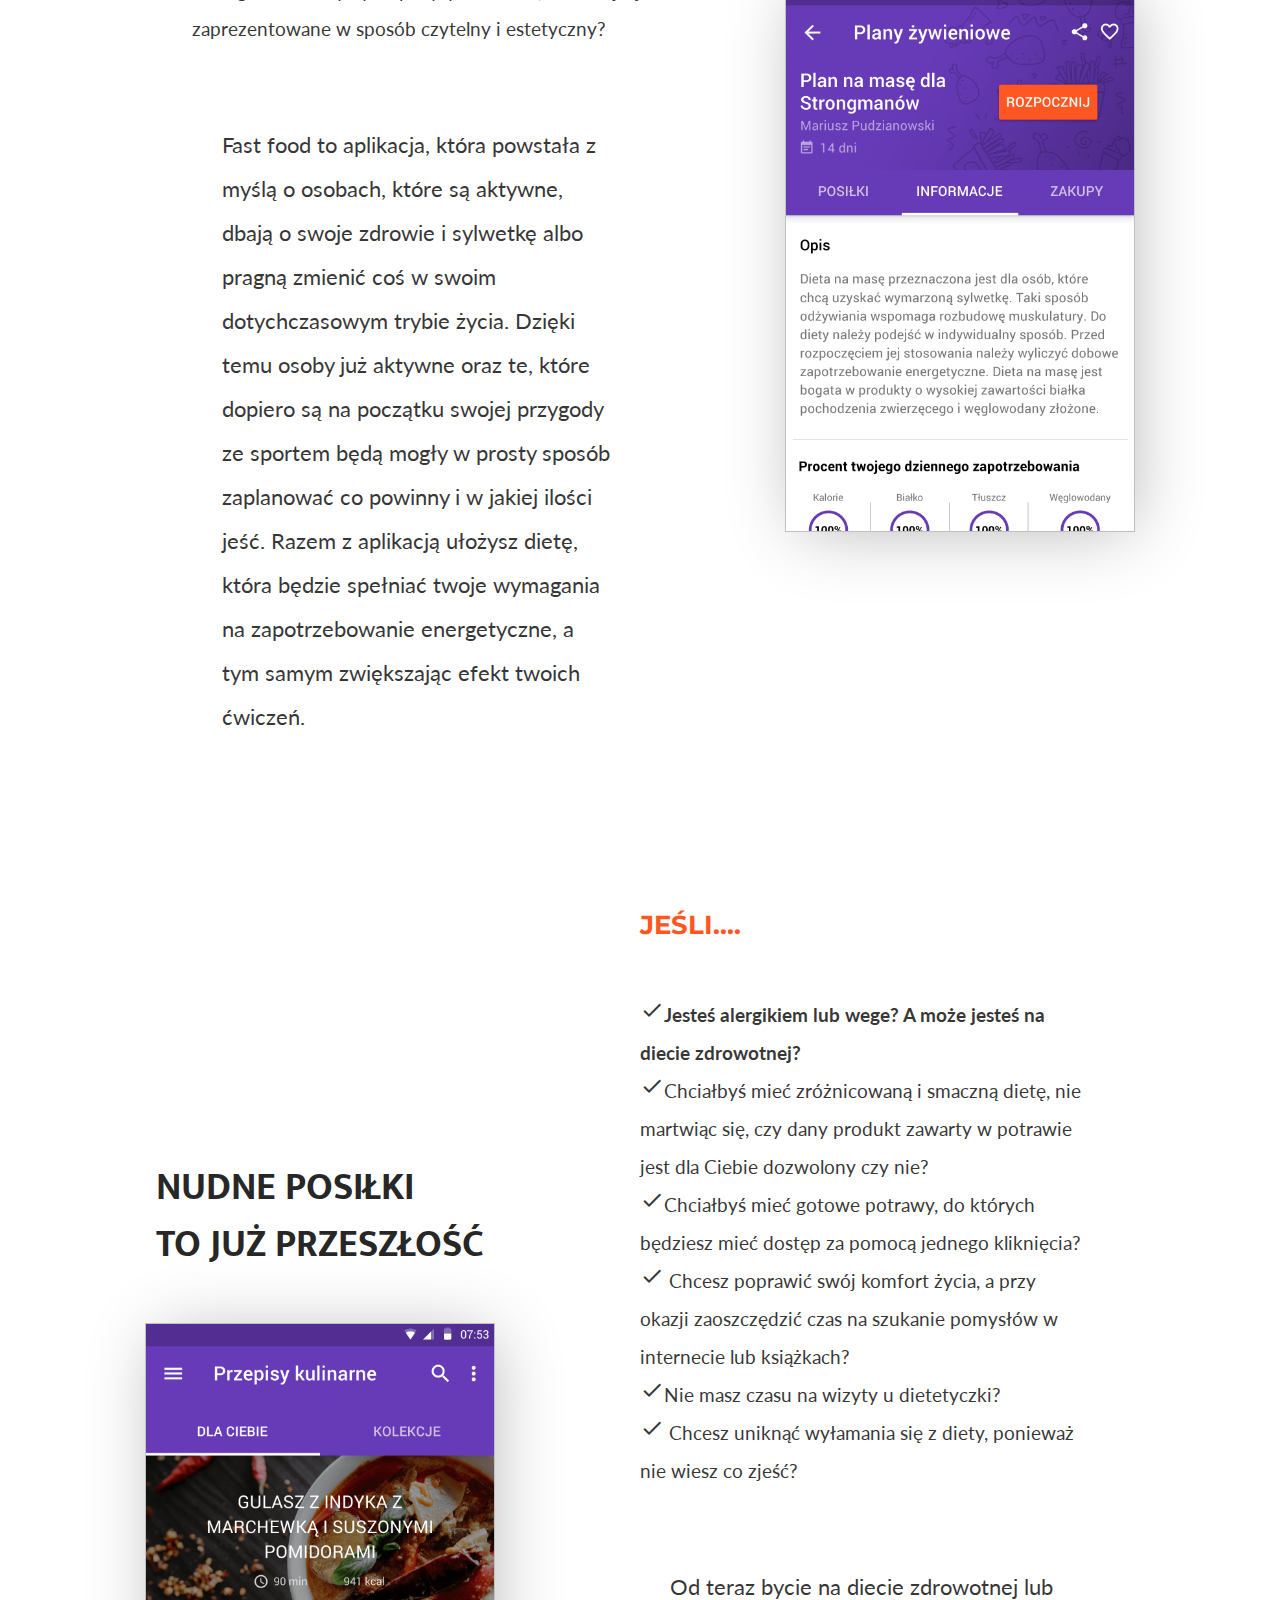
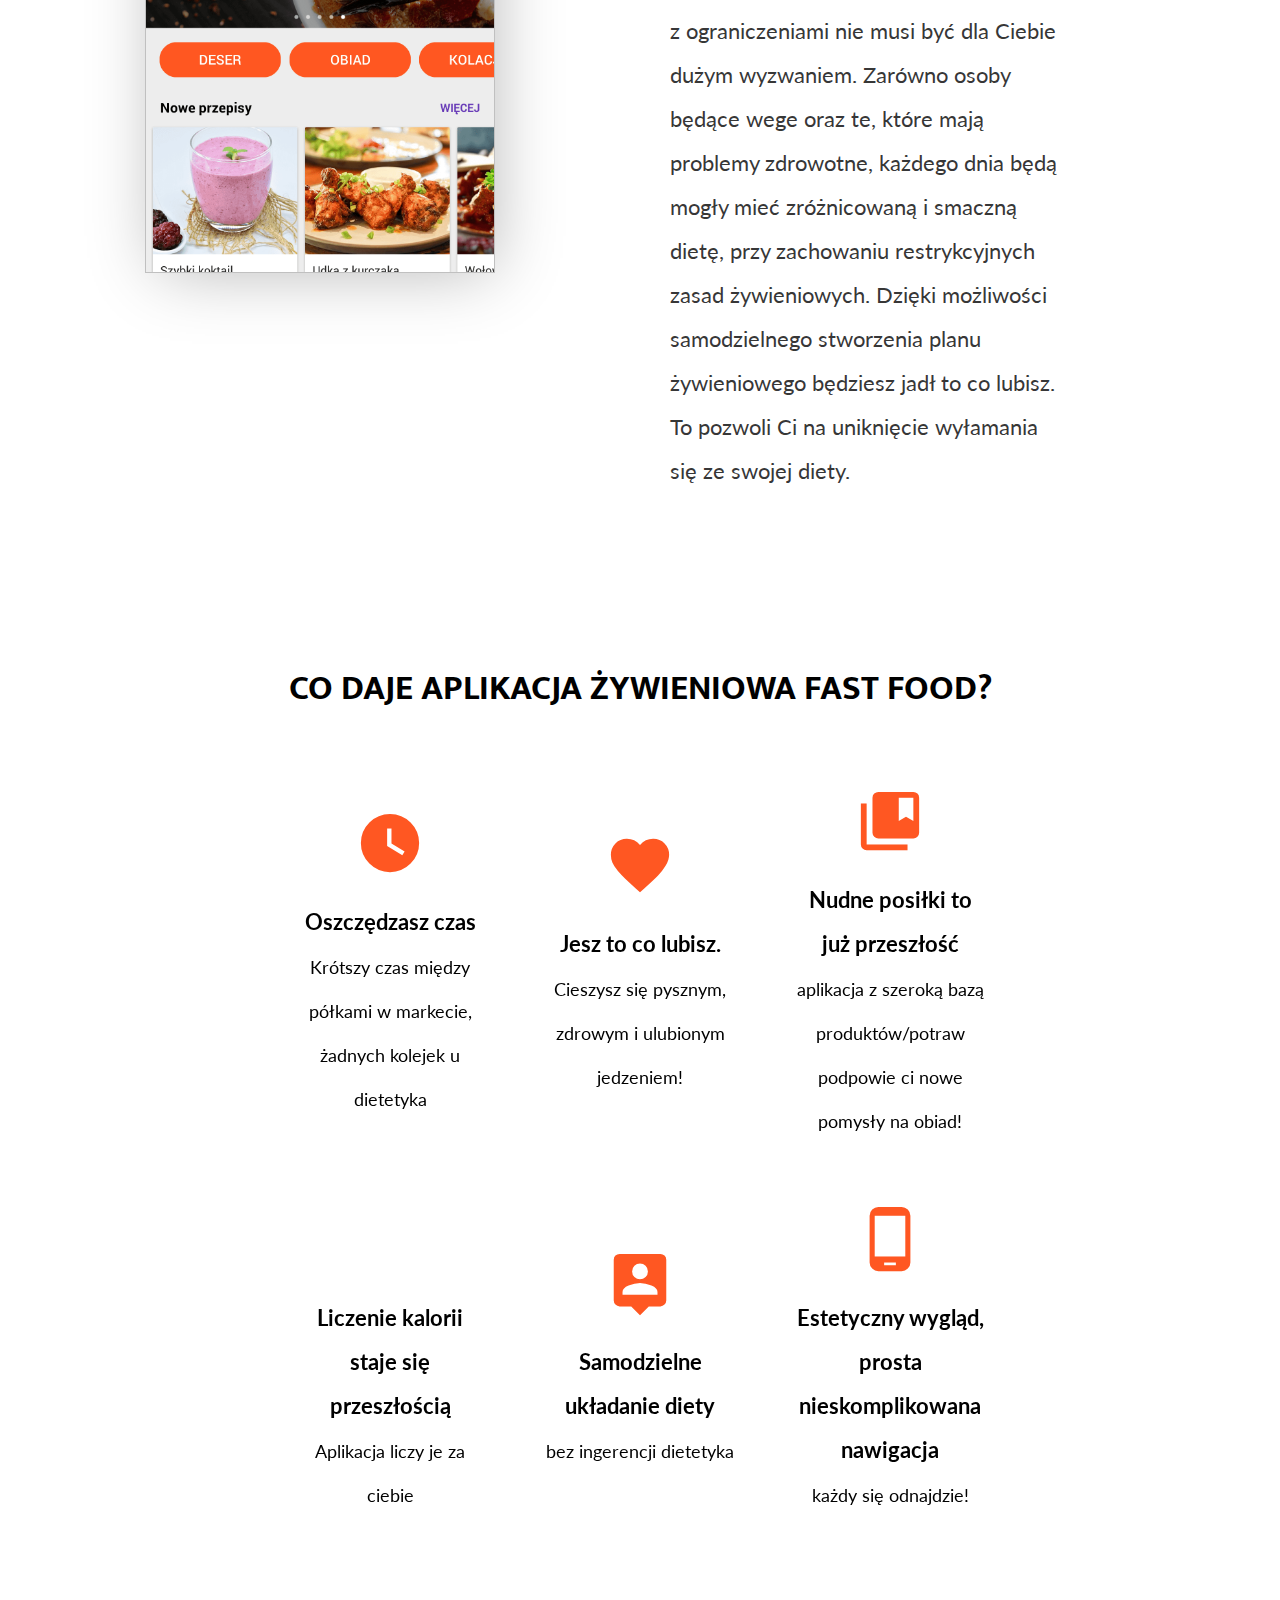
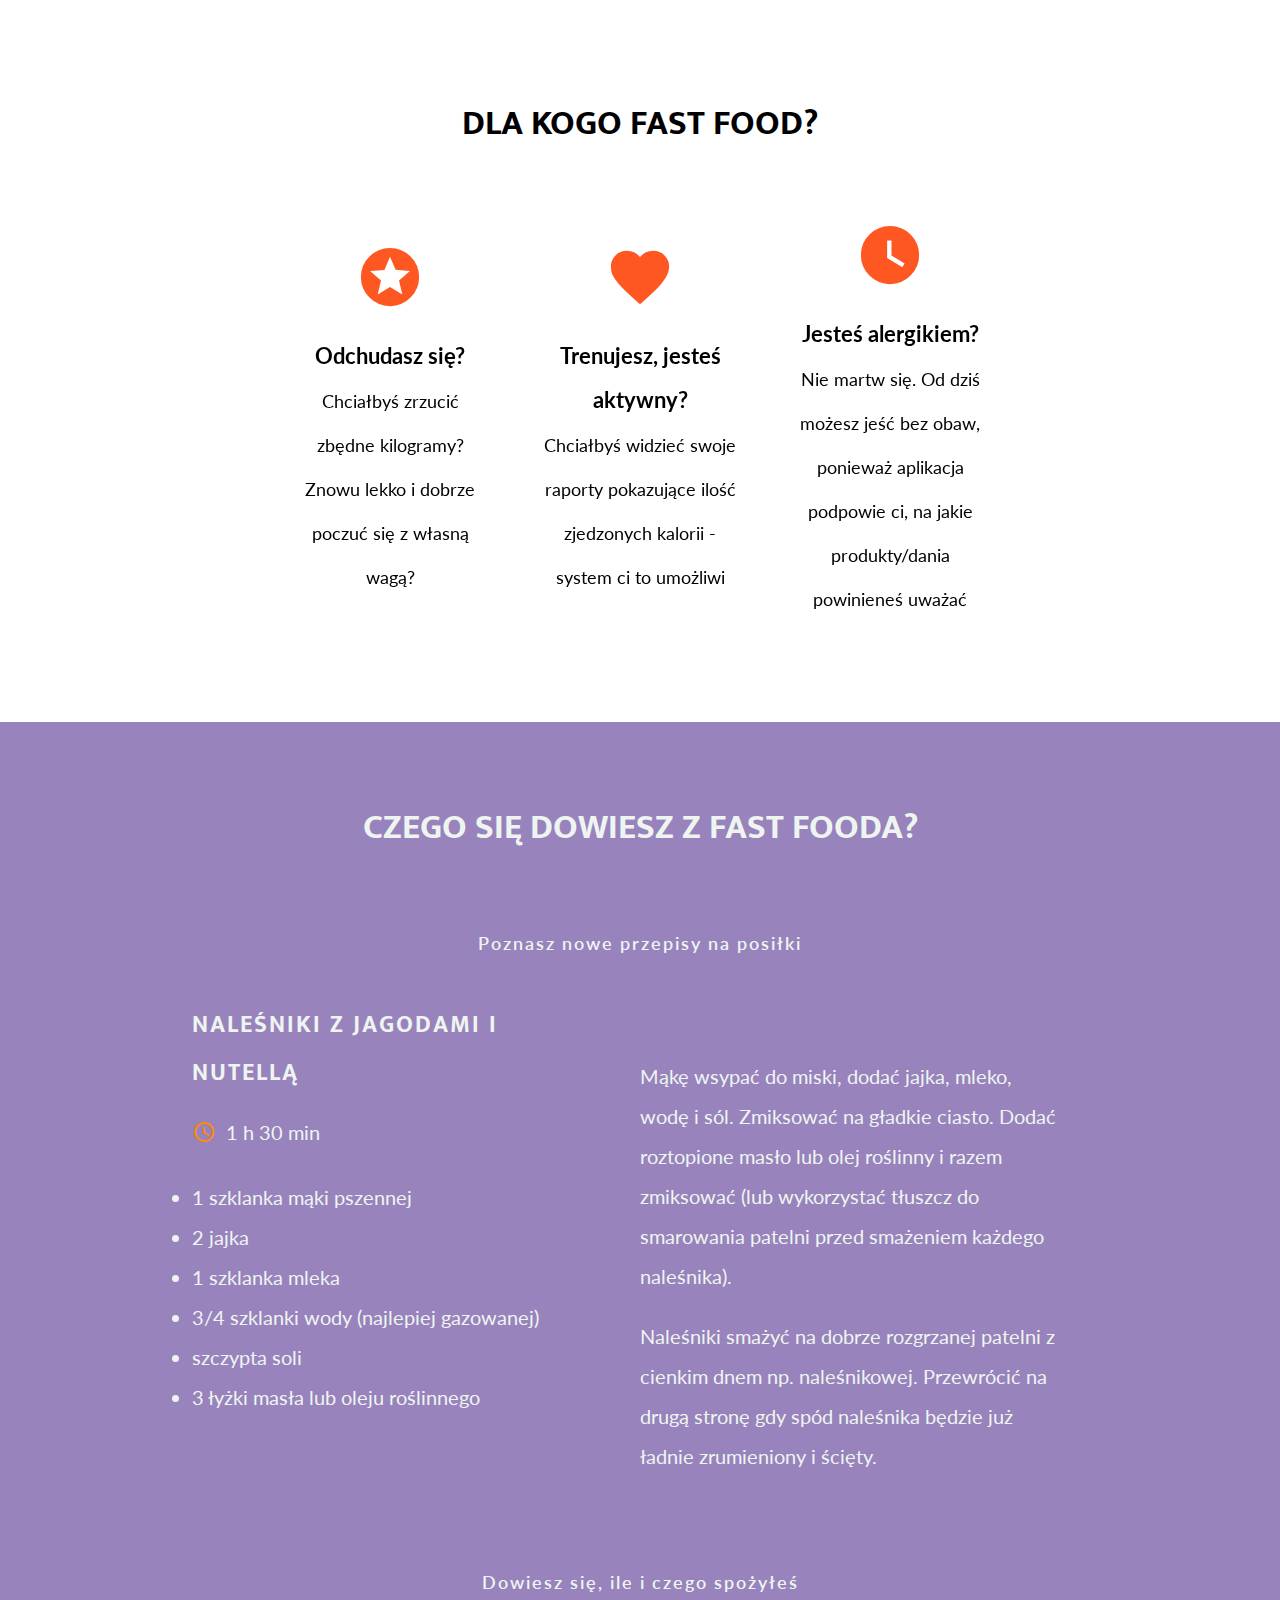
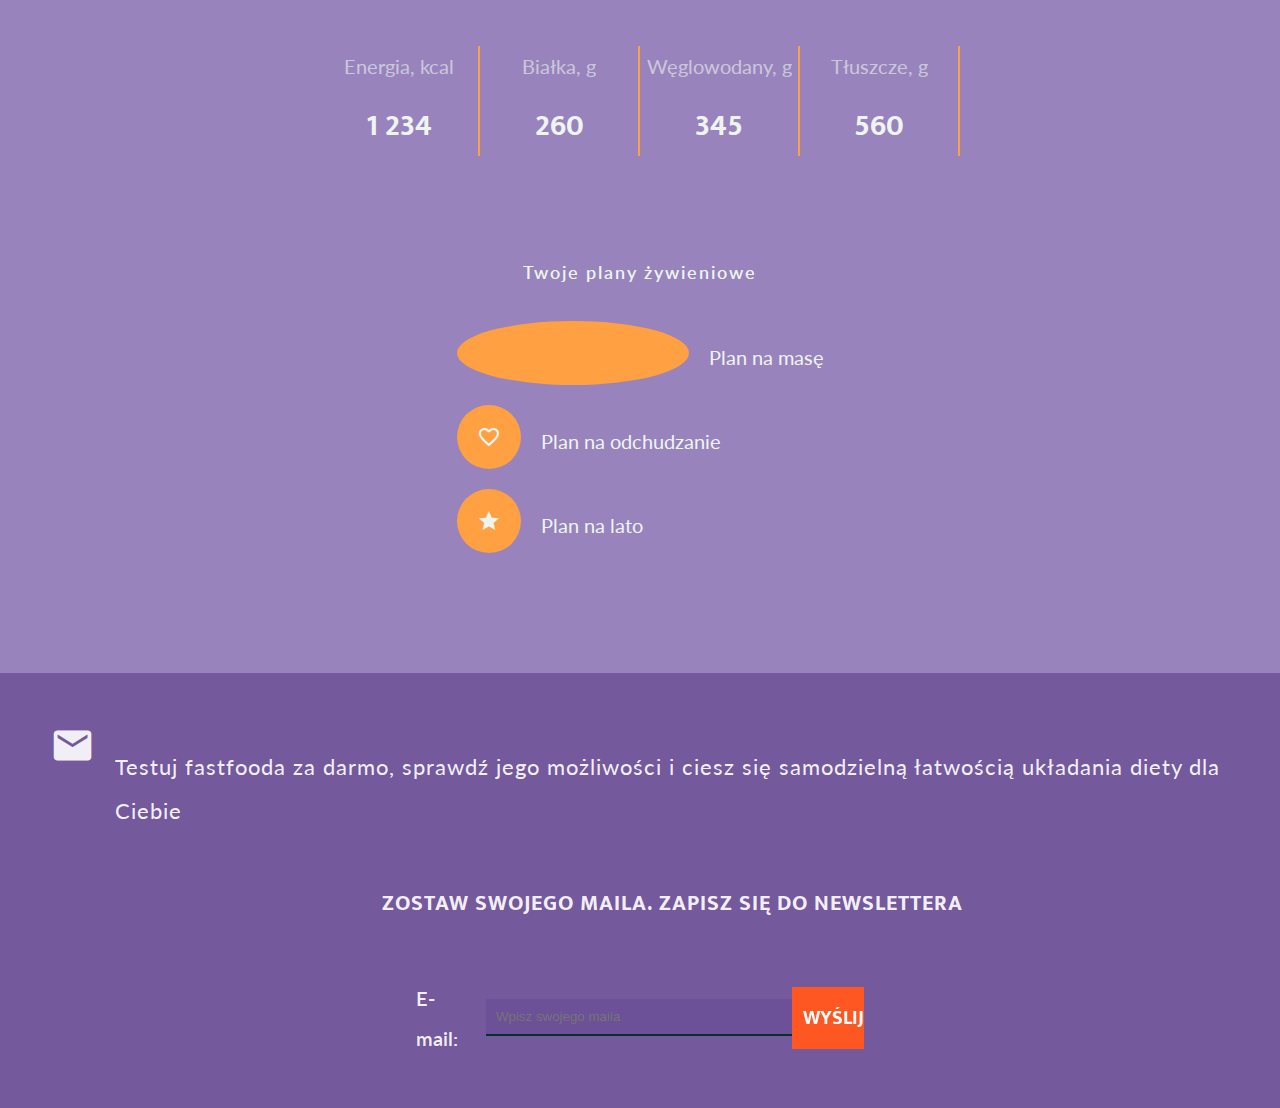
==== commit 80a0990c: "styles" ====
--- a/index.html
+++ b/index.html
@@ -64,7 +64,7 @@
           </li>
         </a>
 
-        <div class="button greater-text">WERSJA PRÓBNA</div>
+        <div class="button greater-text white-text">WERSJA PRÓBNA</div>
       </div>
     </nav>
 
@@ -108,7 +108,7 @@
       </div>
       <div class="section-content">
         <div class="section-field">
-          <div class="section-queries greater-text">
+          <div class="section-queries">
             <div class="section-title-query">JEŚLI....</div>
             <li>
               <i class="material-icons"> check </i>Prowadzisz siedzący tryb
@@ -163,7 +163,7 @@
     <div class="section-overlay" id="mass">
       <div class="section-content section-content-persona2">
         <div class="section-field">
-          <div class="section-queries greater-text">
+          <div class="section-queries">
             <div class="section-title-query">JEŚLI....</div>
             <li>
               <i class="material-icons"> check </i
@@ -219,7 +219,7 @@
       </div>
       <div class="section-content">
         <div class="section-field">
-          <div class="section-queries greater-text">
+          <div class="section-queries">
             <div class="section-title-query">JEŚLI....</div>
             <li>
               <i class="material-icons"> check </i
@@ -532,6 +532,5 @@
 
     <script src="https://code.jquery.com/jquery-3.3.1.min.js"></script>
     <script type="text/javascript" src="script.js"></script>
-    <script src="jquery.viewportchecker.min.js"></script>
   </body>
 </html>
--- a/style.css
+++ b/style.css
@@ -27,9 +27,8 @@
 }
 
 .button {
-  color: rgba(255, 255, 255, 0.9);
-  padding: 15px 45px;
-  background-color: #ff6502;
+  padding: 12px 45px;
+  background-color: #ff5722;
   position: absolute;
   right: 70px;
   top: 15px;
@@ -192,6 +191,7 @@
 
 .section-queries {
   margin-bottom: 55px;
+  font-size: 19px;
 }
 
 .section-description {
@@ -210,7 +210,7 @@
   font-family: "Montserrat", sans-serif;
   font-size: 26px;
   font-weight: 700;
-  color: #ff7402;
+  color: #ff5722;
   margin-bottom: 45px;
   text-align: left;
 }
@@ -260,7 +260,7 @@
 
 .board-icon {
   font-size: 70px !important;
-  color: #ff6502;
+  color: #ff5722;
   /* background-image: linear-gradient(
     to bottom,
     #ff6502,
@@ -393,10 +393,10 @@
 /* style dla NEWSLETTERA/FOOTER*/
 
 .footer {
-  background-color: #624490da;
+  background-color: #624490e1;
   padding: 50px;
   position: relative;
-  color: #eeececb7;
+  color: #ffffffee;
 }
 
 .footer:after {
@@ -446,7 +446,7 @@
 
 .input-mail-submit {
   padding: 11px;
-  background-color: #ff6502;
+  background-color: #ff5722;
 }
 
 .input-mail-field {
@@ -572,3 +572,4 @@
 .white-text {
   color: #eef5f1;
 }
+query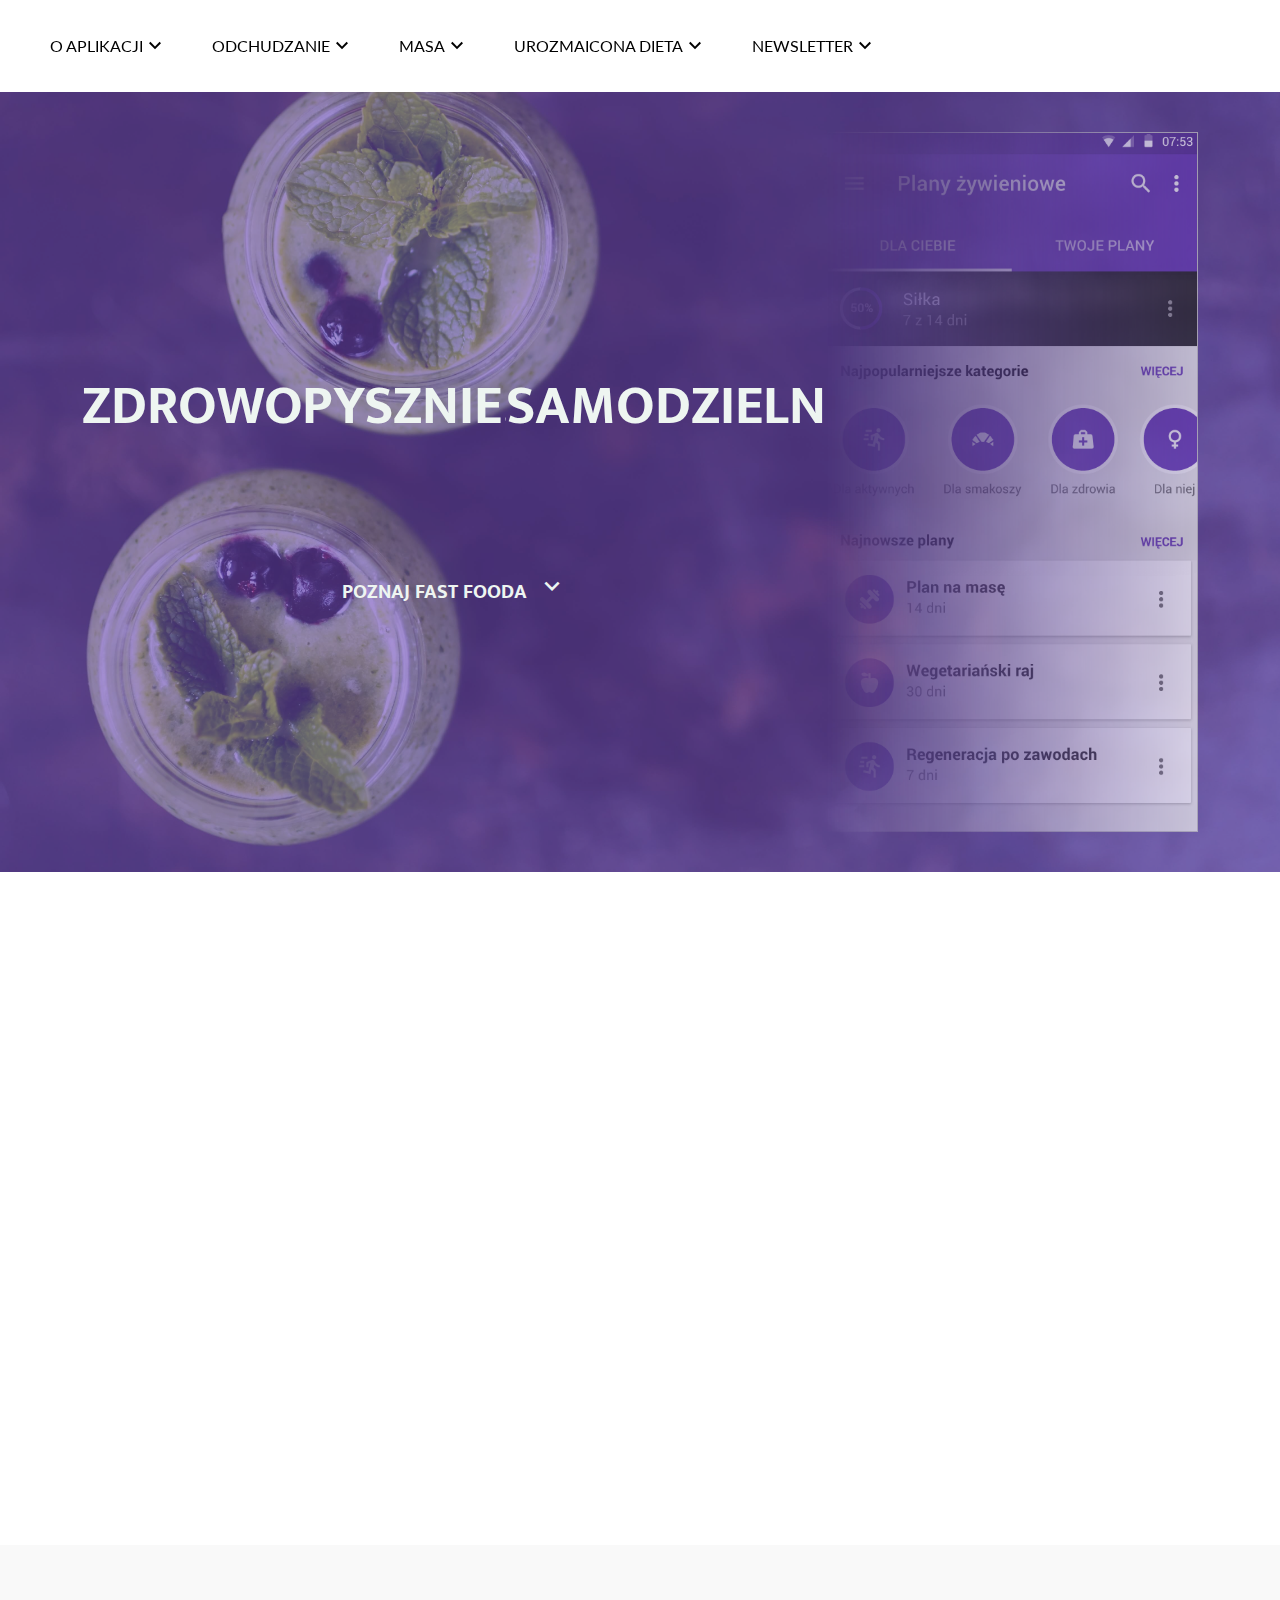
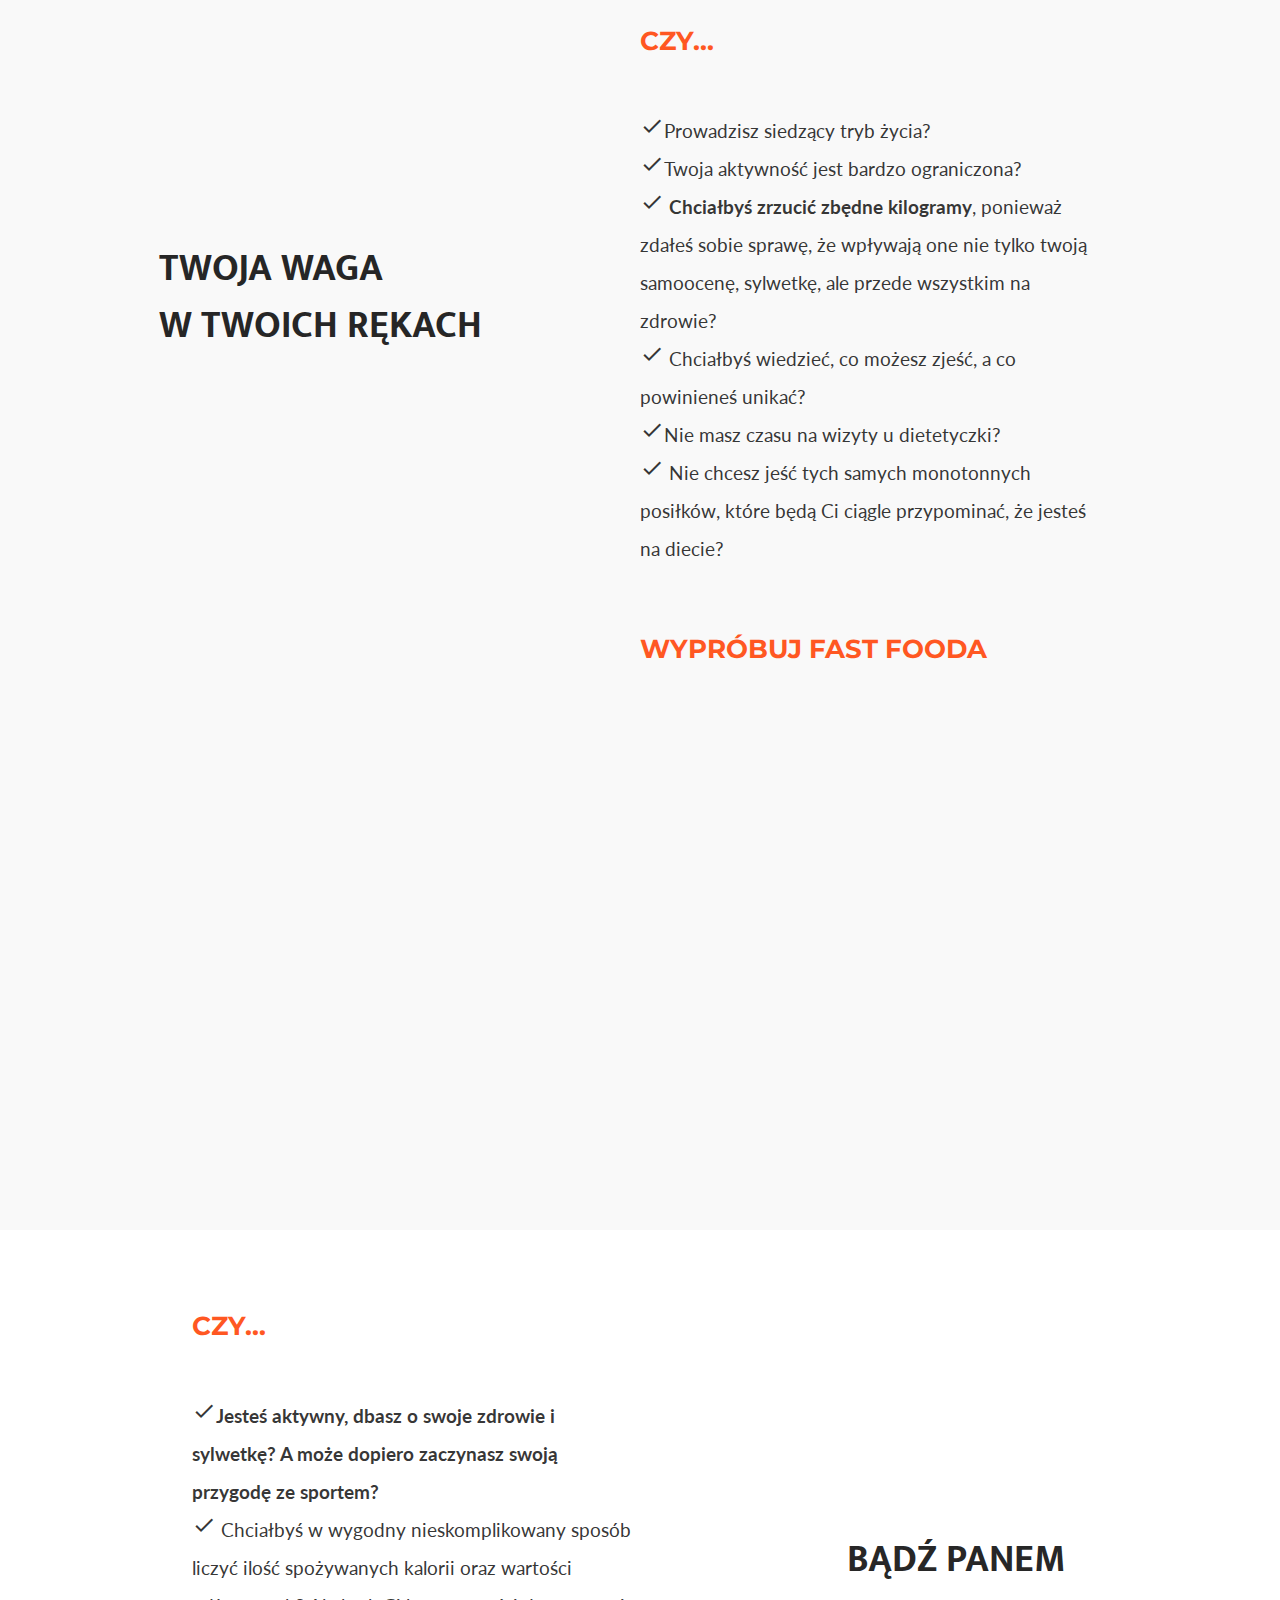
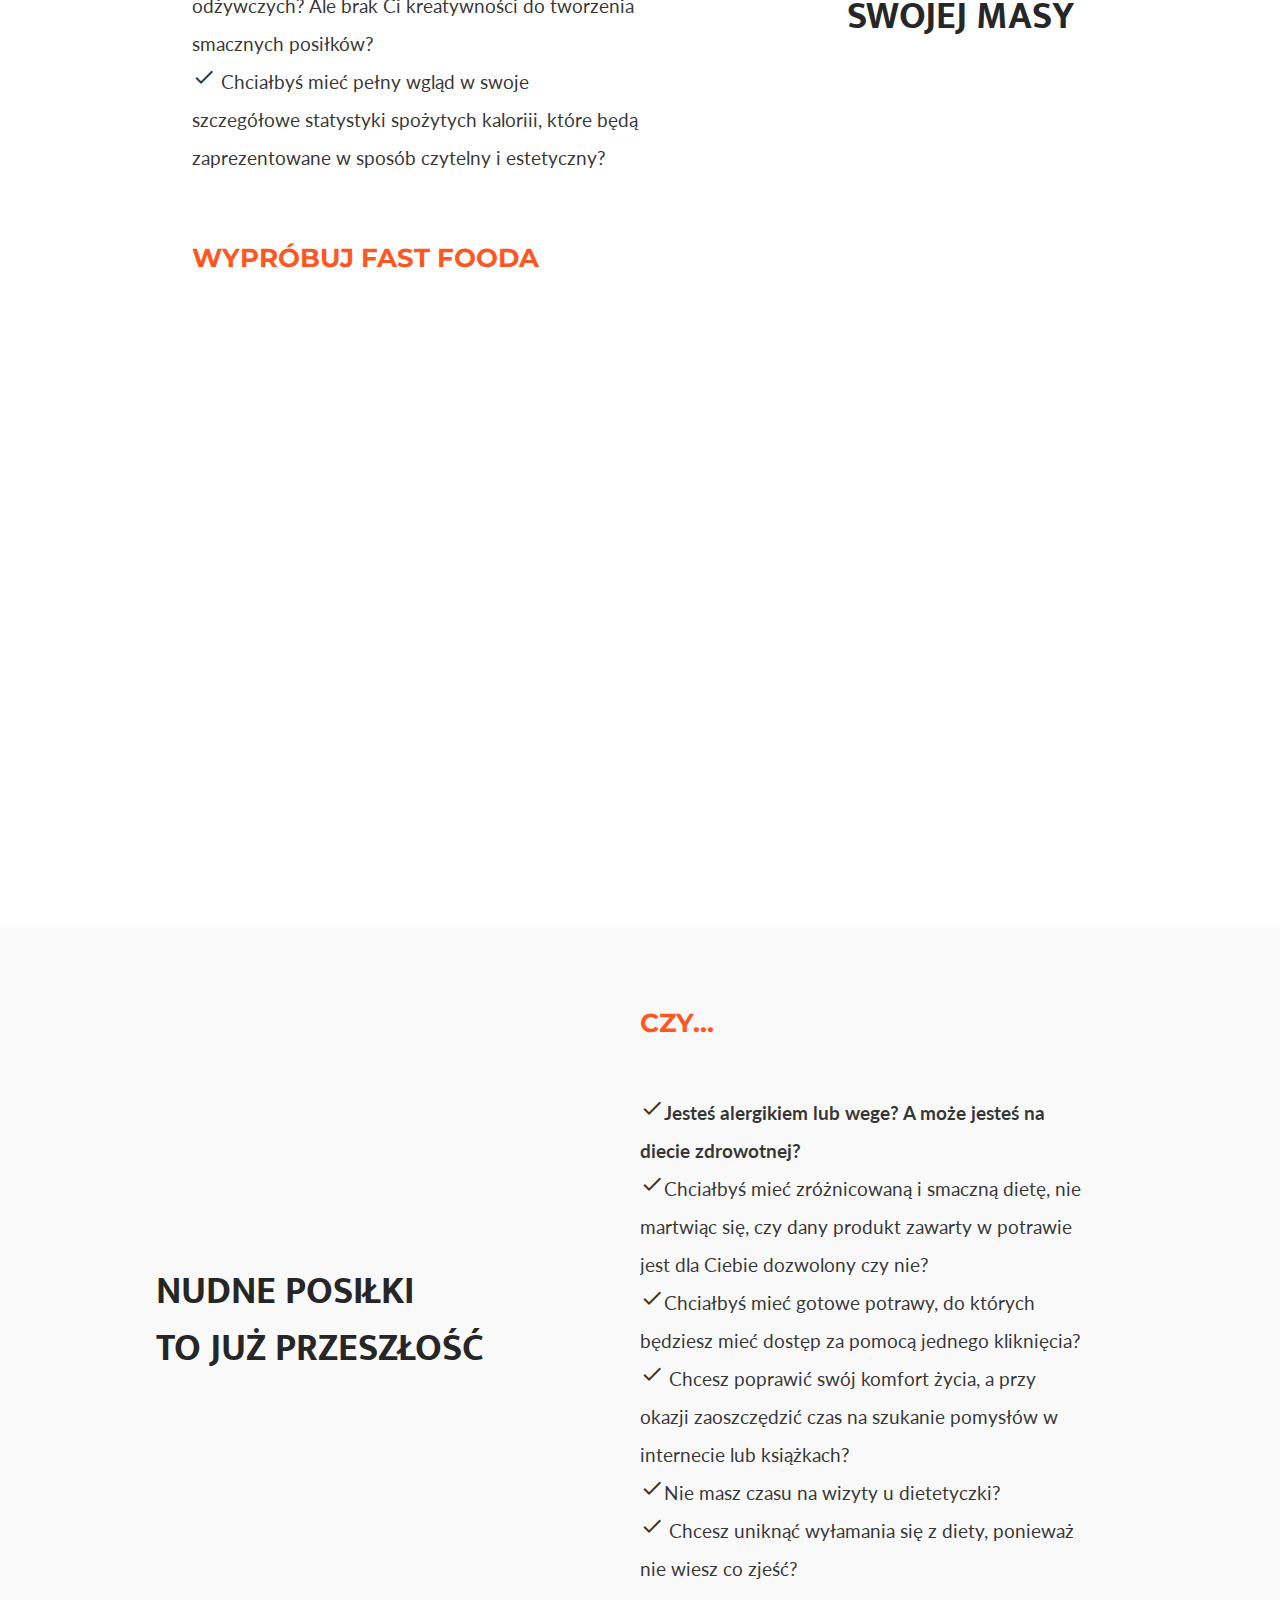
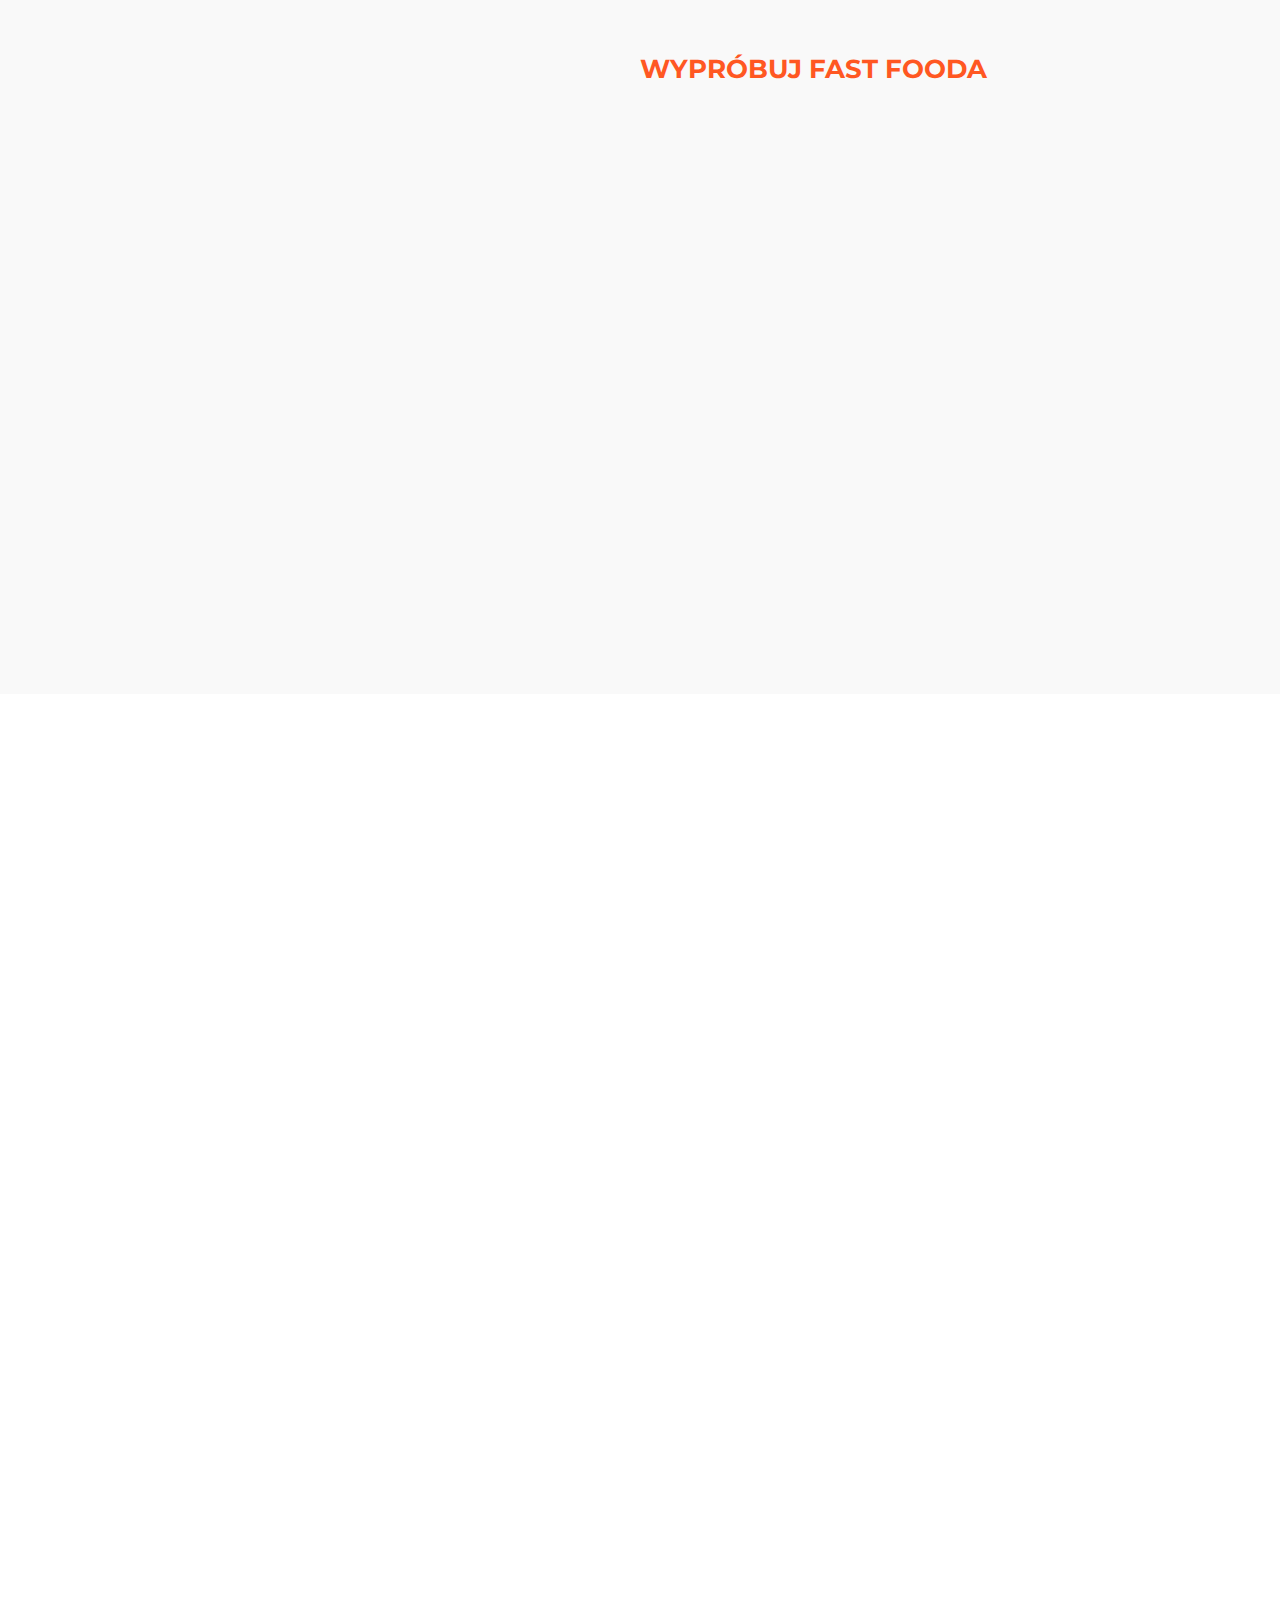
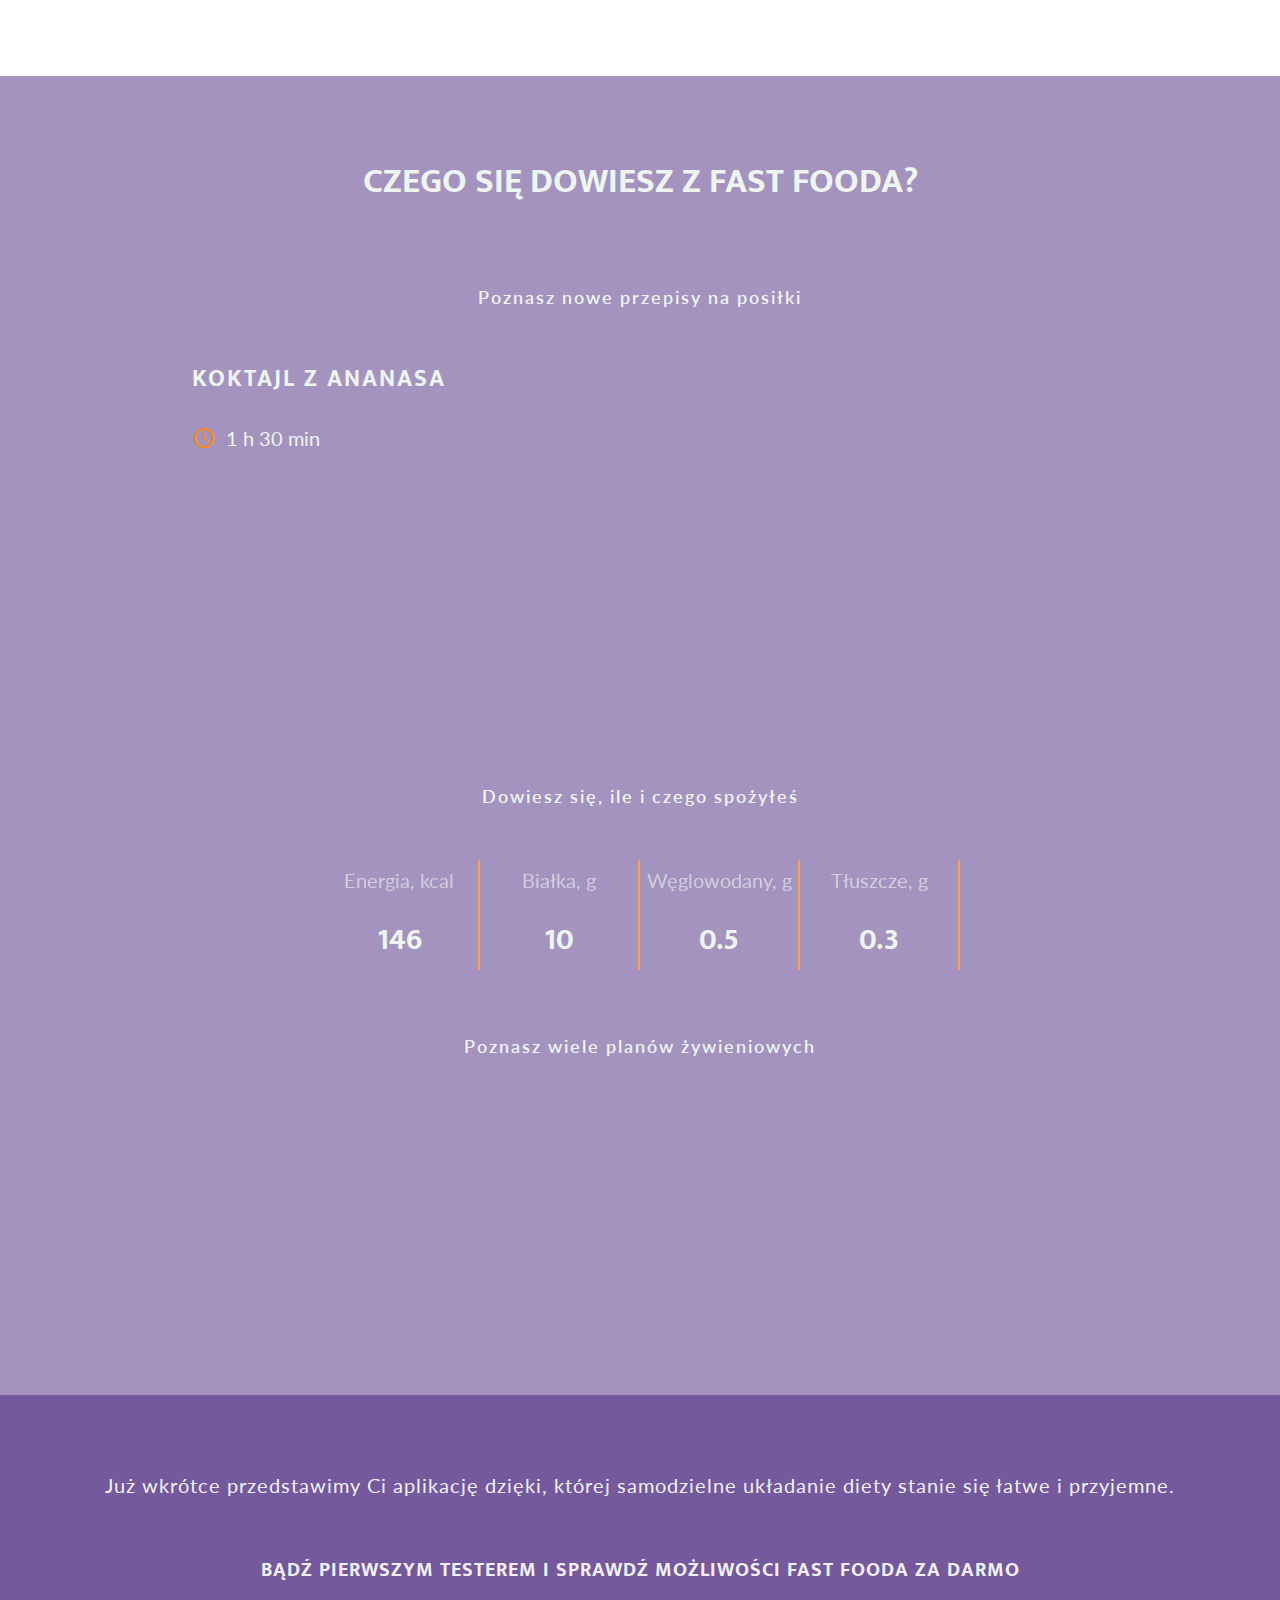
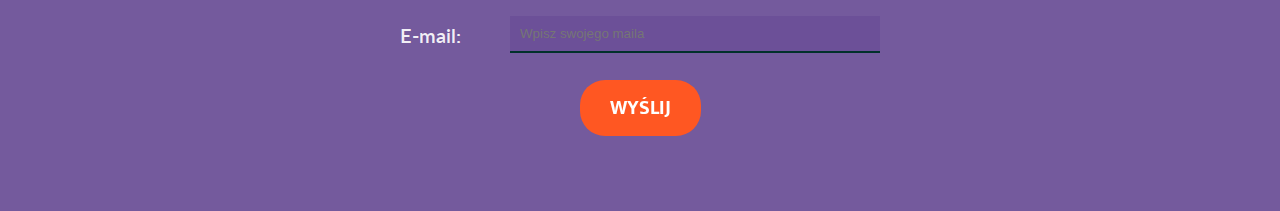
==== commit c45c3fcb: "ordering the code" ====
--- a/index.html
+++ b/index.html
@@ -1,536 +1,505 @@
 <!DOCTYPE html>
 <html lang="pl">
-  <head>
-    <meta charset="utf-8" />
-    <title>Fast food</title>
-
-    <link rel="stylesheet" href="style.css" />
-    <link rel="stylesheet" href="hover.css" type="text/css" />
-    <link rel="stylesheet" href="animate.css" type="text/css" />
-    <link
-      href="https://fonts.googleapis.com/css?family=Libre+Franklin|Lato|Montserrat|Karla|Mukta"
-      rel="stylesheet"
-    />
-
-    <link
-      href="https://fonts.googleapis.com/icon?family=Material+Icons"
-      rel="stylesheet"
-    />
-  </head>
-
-  <body>
-    <!--NAWIGACJA MENU-->
-    <nav>
-      <div class="menu-nav">
-        <a href="#about">
-          <li class="link-hover">
-            O APLIKACJI
-            <i class="material-icons">
+
+<head>
+  <meta charset="utf-8" />
+  <title>Fast food</title>
+
+  <link rel="stylesheet" href="style.css" />
+  <link rel="stylesheet" href="hover.css" type="text/css" />
+  <link href="https://fonts.googleapis.com/css?family=Lato|Roboto|Montserrat|Mukta" rel="stylesheet" />
+  <link href="https://fonts.googleapis.com/icon?family=Material+Icons" rel="stylesheet" />
+  <link rel="stylesheet" href="https://unpkg.com/aos@next/dist/aos.css" />
+
+  <link rel="stylesheet" href="https://cdnjs.cloudflare.com/ajax/libs/animate.css/3.7.0/animate.min.css" />
+
+  <meta name="viewport" content="width=device-width, initial-scale=1.0" />
+</head>
+
+<body>
+  <!--NAWIGACJA MENU-->
+
+  <nav>
+    <div class="menu-nav">
+      <a href="#about">
+        <li class="link-hover">
+          O APLIKACJI
+          <i class="material-icons">
+            keyboard_arrow_down
+          </i>
+        </li>
+      </a>
+      <a href="#slimming">
+        <li class="link-hover">
+          ODCHUDZANIE
+          <i class="material-icons">
+            keyboard_arrow_down
+          </i>
+        </li>
+      </a>
+
+      <a href="#mass">
+        <li class="link-hover">
+          MASA
+          <i class="material-icons">
+            keyboard_arrow_down
+          </i>
+        </li>
+      </a>
+      <a href="#variety">
+        <li class="link-hover">
+          UROZMAICONA DIETA
+          <i class="material-icons">
+            keyboard_arrow_down
+          </i>
+        </li>
+      </a>
+      <a href="#footer">
+        <li class="link-hover">
+          NEWSLETTER
+          <i class="material-icons">
+            keyboard_arrow_down
+          </i>
+        </li>
+      </a>
+
+      <div class="button greater-text white-text">WERSJA PRÓBNA</div>
+    </div>
+  </nav>
+
+  <!---TOPBAR-->
+
+  <div class="topbar">
+    <div class="topbar-content">
+      <div class="topbar-inf">
+        <header>
+          <div class="topbar-title white-text" data-aos="zoom-in">
+            <span>ZDROWO. &nbsp; </span>
+            <span>PYSZNIE. &nbsp; </span>
+            <span>SAMODZIELNIE. </span>
+          </div>
+          <div class="topbar-slogan white-text">
+            <a class="white-text" href="#about">POZNAJ FAST FOODA</a>
+            <i class="material-icons icon-start">
               keyboard_arrow_down
             </i>
-          </li>
-        </a>
-        <a href="#slimming">
-          <li class="link-hover">
-            ODCHUDZANIE
-            <i class="material-icons">
-              keyboard_arrow_down
-            </i>
-          </li>
-        </a>
-
-        <a href="#mass">
-          <li class="link-hover">
-            MASA
-            <i class="material-icons">
-              keyboard_arrow_down
-            </i>
-          </li>
-        </a>
-        <a href="#variety">
-          <li class="link-hover">
-            UROZMAICONA DIETA
-            <i class="material-icons">
-              keyboard_arrow_down
-            </i>
-          </li>
-        </a>
-        <a href="#">
-          <li class="link-hover">
-            NEWSLETTER
-            <i class="material-icons">
-              keyboard_arrow_down
-            </i>
-          </li>
-        </a>
-
-        <div class="button greater-text white-text">WERSJA PRÓBNA</div>
-      </div>
-    </nav>
-
-    <!---TOPBAR-->
-
-    <div class="topbar">
-      <div class="topbar-content">
-        <div class="topbar-inf">
-          <header>
-            <div class="topbar-title white-text">Fast food</div>
-            <div class="topbar-slogan white-text">Jedz i żyj zdrowo</div>
-          </header>
-        </div>
-        <
-        <div class="topbar-image"><img class="topbar-main-image" /></div>
-        <div class="topbar-user">
-          <div class="topbar-user-photo"></div>
-          <div class="topbar-user-inf white-text">
-            "Bardzo dobra aplikacja. Ja jestem z niej w pełni zadowolony. Ma
-            faktycznie bogatą listę produktów a tych których nie ma można sobie
-            samemu dodać. Polecam aplikację w 100%."
           </div>
-        </div>
-      </div>
-    </div>
-
-    <div class="app-preview">
-      <div class="preview-element"></div>
-      <div class="preview-element"></div>
-      <div class="preview-element"></div>
-      <div class="preview-element"></div>
-    </div>
-
-    <!--TWOJA WAGA W TWOICH RĘKACH-->
-
-    <div class="section-overlay section-overlay-persona1" id="slimming">
-      <div class="section-content section-title-field">
-        <div class="section-title slogan">Twoja waga <br />w Twoich rękach</div>
-        <div class="section-subtitle"></div>
-        <img class="section-screen-image screen1" />
-      </div>
-      <div class="section-content">
-        <div class="section-field">
-          <div class="section-queries">
-            <div class="section-title-query">JEŚLI....</div>
-            <li>
-              <i class="material-icons"> check </i>Prowadzisz siedzący tryb
-              życia?
-            </li>
-            <li>
-              <i class="material-icons"> check </i>Twoja aktywność jest bardzo
-              ograniczona?
-            </li>
-            <li>
-              <i class="material-icons">
-                check
-              </i>
-              <b>Chciałbyś zrzucić zbędne kilogramy</b>, ponieważ zdałeś sobie
-              sprawę, że wpływają one nie tylko twoją samoocenę, sylwetkę, ale
-              przede wszystkim na zdrowie?
-            </li>
-            <li>
-              <i class="material-icons">
-                check
-              </i>
-              Chciałbyś wiedzieć, co możesz zjeść, a co powinieneś unikać?
-            </li>
-            <li>
-              <i class="material-icons"> check </i>Nie masz czasu na wizyty u
-              dietetyczki?
-            </li>
-            <li>
-              <i class="material-icons">
-                check
-              </i>
-              Nie chcesz jeść tych samych monotonnych posiłków, które będą Ci
-              ciągle przypominać, że jesteś na diecie?
-            </li>
+        </header>
+      </div>
+      <div class="topbar-image"><img class="topbar-main-image" /></div>
+    </div>
+  </div>
+
+  <!-- APP PREVIEW -->
+
+  <div class="app-preview">
+    <div class="preview-element" data-aos="zoom-in-up"></div>
+    <div class="preview-element" data-aos="zoom-in-up"></div>
+    <div class="preview-element" data-aos="zoom-in-up"></div>
+    <div class="preview-element" data-aos="zoom-in-up"></div>
+  </div>
+
+
+  <!--SECTION FOR WHOM-->
+
+  <div class="section-start" id="about" data-aos="zoom-in-up">
+    <div class="section-title">Dla kogo Fast Food?</div>
+    <div class="section-start-field">
+      <div class="section-start-content">
+        <i class="material-icons board-icon">directions_bike</i>
+        <p class="board-content-efect greater-text">
+          <b>Odchudasz się?</b><br />
+          <span class="small-text">Chciałbyś zrzucić zbędne kilogramy? Znowu lekko i dobrze poczuć
+            się z własną wagą?</span>
+        </p>
+      </div>
+      <div class="section-start-content">
+        <i class="material-icons board-icon">fitness_center</i>
+        <p class="board-content-efect greater-text">
+          <b>Trenujesz, jesteś aktywny?</b> <br />
+          <span class="small-text">Chciałbyś widzieć swoje raporty pokazujące ilość zjedzonych
+            kalorii - system Ci to umożliwi.</span>
+        </p>
+      </div>
+
+      <div class="section-start-content">
+        <i class="material-icons board-icon">pan_tool</i>
+        <p class="board-content-efect greater-text">
+          <b>Jesteś alergikiem?</b> <br />
+          <span class="small-text">Nie martw się. Od dziś możesz jeść bez obaw, ponieważ aplikacja
+            podpowie Ci, na jakie produkty lub dania powinieneś uważać.</span>
+        </p>
+      </div>
+    </div>
+  </div>
+
+  <!--TWOJA WAGA W TWOICH RĘKACH-->
+
+  <div class="section-overlay section-overlay-persona1" id="slimming">
+    <div class="section-content section-title-field">
+      <div class="section-title slogan">Twoja waga <br />w Twoich rękach</div>
+      <div class="section-subtitle"></div>
+      <img class="section-screen-image screen1" data-aos="zoom-in" />
+    </div>
+    <div class="section-content">
+      <div class="section-field">
+        <div class="section-queries">
+          <div class="section-title-query">CZY...</div>
+          <li>
+            <i class="material-icons"> check </i>Prowadzisz siedzący tryb
+            życia?
+          </li>
+          <li>
+            <i class="material-icons"> check </i>Twoja aktywność jest bardzo
+            ograniczona?
+          </li>
+          <li>
+            <i class="material-icons">
+              check
+            </i>
+            <b>Chciałbyś zrzucić zbędne kilogramy</b>, ponieważ zdałeś sobie
+            sprawę, że wpływają one nie tylko twoją samoocenę, sylwetkę, ale
+            przede wszystkim na zdrowie?
+          </li>
+          <li>
+            <i class="material-icons">
+              check
+            </i>
+            Chciałbyś wiedzieć, co możesz zjeść, a co powinieneś unikać?
+          </li>
+          <li>
+            <i class="material-icons"> check </i>Nie masz czasu na wizyty u
+            dietetyczki?
+          </li>
+          <li>
+            <i class="material-icons">
+              check
+            </i>
+            Nie chcesz jeść tych samych monotonnych posiłków, które będą Ci
+            ciągle przypominać, że jesteś na diecie?
+          </li>
+        </div>
+
+        <div class="section-title-query">WYPRÓBUJ FAST FOODA</div>
+
+        <div class="section-description" data-aos="fade-left">
+          Dzięki fast foodowi bycie na diecie może być fajne i lekkie.
+          Aplikacja da Ci możliwość, ułożenia samodzielnego planu
+          żywieniowego, z niskokalorycznymi, ale bardzo smacznymi i ciekawymi
+          daniami, które nie będą Cię kusić do złamania diety. Samodzielnie
+          wyliczysz ilość zapotrzebowania kalorycznego, nie martwiąc się, że
+          zjesz ich za dużo. I to wszystko bez siedzenia w długiej kolejce u
+          dietetyka.
+        </div>
+      </div>
+    </div>
+  </div>
+
+  <!-- BĄDŹ PANEM SWOJEJ MASY-->
+
+  <div class="section-overlay section-overlay-persona2" id="mass">
+    <div class="section-content content-aligin-persona2">
+      <div class="section-field ">
+        <div class="section-queries ">
+          <div class="section-title-query">CZY...</div>
+          <li>
+            <i class="material-icons"> check </i><b>Jesteś aktywny, dbasz o swoje zdrowie i sylwetkę? A może
+              dopiero zaczynasz swoją przygodę ze sportem?</b>
+          </li>
+          <li>
+            <i class="material-icons">
+              check
+            </i>
+            Chciałbyś w wygodny nieskomplikowany sposób liczyć ilość
+            spożywanych kalorii oraz wartości odżywczych? Ale brak Ci
+            kreatywności do tworzenia smacznych posiłków?
+          </li>
+          <li>
+            <i class="material-icons">
+              check
+            </i>
+            Chciałbyś mieć pełny wgląd w swoje szczegółowe statystyki
+            spożytych kaloriii, które będą zaprezentowane w sposób czytelny i
+            estetyczny?
+          </li>
+        </div>
+
+        <div class="section-title-query">WYPRÓBUJ FAST FOODA</div>
+
+        <div class="section-description" data-aos="fade-right">
+          Fast food to aplikacja, która powstała z myślą o tych osobach, które
+          są aktywne, dbają o swoje zdrowie i sylwetkę albo pragną zmienić coś
+          w swoim dotychczasowym trybie życia. Dzięki temu osoby już aktywne
+          oraz te, które dopiero są na początku swojej przygody ze sportem
+          będą mogły w prosty sposób zaplanować co powinny i w jakiej ilości
+          jeść. Razem z aplikacją ułożysz dietę, która będzie spełniać Twój
+          wymagania na zapotrzebowanie energetyczne, a tym samym zwiększając
+          efekt twoich ćwiczeń.
+        </div>
+      </div>
+    </div>
+    <div class="section-content section-title-field">
+      <div class="section-title slogan">Bądź Panem<br />swojej masy</div>
+      <img class="section-screen-image screen2" data-aos="zoom-in" />
+    </div>
+  </div>
+
+  <!--NUDNE POSIŁKI TO JUŻ PRZESZŁOŚĆ-->
+
+  <div class="section-overlay section-overlay-persona1" id="variety">
+    <div class="section-content section-title-field">
+      <div class="section-title slogan">
+        Nudne posiłki <br />to już przeszłość
+      </div>
+      <img class="section-screen-image screen3" data-aos="zoom-in" />
+    </div>
+    <div class="section-content">
+      <div class="section-field">
+        <div class="section-queries">
+          <div class="section-title-query">CZY...</div>
+          <li>
+            <i class="material-icons"> check </i><b>Jesteś alergikiem lub wege? A może jesteś na diecie
+              zdrowotnej?</b>
+          </li>
+          <li>
+            <i class="material-icons"> check </i>Chciałbyś mieć zróżnicowaną i
+            smaczną dietę, nie martwiąc się, czy dany produkt zawarty w
+            potrawie jest dla Ciebie dozwolony czy nie?
+          </li>
+          <li>
+            <i class="material-icons"> check </i>Chciałbyś mieć gotowe
+            potrawy, do których będziesz mieć dostęp za pomocą jednego
+            kliknięcia?
+          </li>
+          <li>
+            <i class="material-icons">
+              check
+            </i>
+            Chcesz poprawić swój komfort życia, a przy okazji zaoszczędzić
+            czas na szukanie pomysłów w internecie lub książkach?
+          </li>
+          <li>
+            <i class="material-icons"> check </i>Nie masz czasu na wizyty u
+            dietetyczki?
+          </li>
+          <li>
+            <i class="material-icons">
+              check
+            </i>
+            Chcesz uniknąć wyłamania się z diety, ponieważ nie wiesz co zjeść?
+          </li>
+        </div>
+
+        <div class="section-title-query">WYPRÓBUJ FAST FOODA</div>
+
+        <div class="section-description" data-aos="fade-left">
+          Od teraz bycie na diecie zdrowotnej lub z ograniczeniami nie musi
+          być dla Ciebie dużym wyzwaniem. Zarówno osoby będące wege oraz te,
+          które mają problemy zdrowotne, każdego dnia będą mogły mieć
+          zróżnicowaną i smaczną dietę, przy zachowaniu restrykcyjnych zasad
+          żywieniowych. Dzięki możliwości samodzielnego stworzenia planu
+          żywieniowego będziesz jadł to co lubisz. Bez ryzyka czy dany produkt
+          lub potrawa jest dla Ciebie dozwolona.
+        </div>
+      </div>
+    </div>
+  </div>
+
+  <!-- SECTION WHAT-->
+
+  <div class="section-start" data-aos="zoom-in-up">
+    <div class="section-title">
+      Co daje aplikacja żywieniowa Fast Food?
+    </div>
+
+    <div class="section-start-field">
+      <div class="section-start-content">
+        <i class="material-icons board-icon">access_time</i>
+        <p class="board-content-efect greater-text">
+          <b>Oszczędzasz czas</b><br />
+          <span class="small-text">Krótszy czas między półkami w markecie, żadnych kolejek u
+            dietetyka.</span>
+        </p>
+      </div>
+
+      <div class="section-start-content">
+        <i class="material-icons board-icon">favorite_border</i>
+        <p class="board-content-efect greater-text">
+          <b>Jesz to co lubisz</b><br />
+          <span class="small-text">
+            Cieszysz się pysznym, zdrowym i ulubionym jedzeniem!</span>
+        </p>
+      </div>
+      <div class="section-start-content">
+        <i class="material-icons board-icon">event_available</i>
+        <p class="board-content-efect greater-text">
+          <b>Nudne posiłki to już przeszłość</b> <br />
+          <span class="small-text">aplikacja z szeroką bazą produktów i potraw podpowie Ci nowe
+            pomysły na obiad!</span>
+        </p>
+      </div>
+
+      <div class="section-start-content">
+        <i class="material-icons board-icon">settings</i>
+        <p class="board-content-efect greater-text">
+          <b>Liczenie kalorii staje się przeszłością. </b> <br />
+          <span class="small-text">Aplikacja liczy je za Ciebie.</span>
+        </p>
+      </div>
+
+      <div class="section-start-content">
+        <i class="material-icons board-icon">person_pin</i>
+        <p class="board-content-efect greater-text">
+          <b>Samodzielne układanie diety</b><br />
+          <span class="small-text"> Bez ingerencji dietetyka.</span>
+        </p>
+      </div>
+
+      <div class="section-start-content">
+        <i class="material-icons board-icon">phone_android</i>
+        <p class="board-content-efect greater-text">
+          <b>Estetyczny wygląd, prosta nieskomplikowana nawigacja </b> <br />
+          <span class="small-text"> Każdy się odnajdzie!</span>
+        </p>
+      </div>
+    </div>
+  </div>
+
+  <!--SECTION RECIPE-->
+
+  <div class="summary-board">
+    <div class="section-title white-text">
+      Czego się dowiesz z Fast Fooda?
+    </div>
+
+    <div class="summary-basic-inf">
+      <div class="summary-subtitle small-text white-text">
+        Poznasz nowe przepisy na posiłki
+      </div>
+
+      <div class="summary-field">
+        <div class="summary-basic-inf-recipe">
+          <div class="summary-basic-inf-name white-text">
+            Koktajl z ananasa
           </div>
-
-          <div class="section-description">
-            Dzięki fast foodowi bycie na diecie może być fajne i lekkie.
-            Aplikacja da Ci możliwość, ułożenia samodzielnego planu
-            żywieniowego, z niskokalorycznymi, ale bardzo smacznymi i ciekawymi
-            daniami, które nie będą Cię kusić do złamania diety. Samodzielnie
-            wyliczysz ilość zapotrzebowania kalorycznego, nie martwiąc się, że
-            zjesz ich za dużo. I to wszystko bez siedzenia w długiej kolejce u
-            dietetyka.
+          <div class="summary-basic-inf-time-field">
+            <i class="material-icons summary-basic-inf-icon">access_time</i>
+            <span class="summary-basic-inf-time white-text">1 h 30 min</span>
           </div>
-        </div>
-      </div>
-    </div>
-
-    <!-- BĄDŹ PANEM SWOJEJ MASY-->
-
-    <div class="section-overlay" id="mass">
-      <div class="section-content section-content-persona2">
-        <div class="section-field">
-          <div class="section-queries">
-            <div class="section-title-query">JEŚLI....</div>
-            <li>
-              <i class="material-icons"> check </i
-              ><b
-                >Jesteś aktywny, dbasz o swoje zdrowie i sylwetkę? A może
-                dopiero zaczynasz swoją przygodę ze sportem?</b
-              >
-            </li>
-            <li>
-              <i class="material-icons">
-                check
-              </i>
-              Chciałbyś w wygodny nieskomplikowany sposób liczyć ilość
-              spożywanych kalorii oraz wartości odżywczych? Ale brak ci
-              kreatywności do tworzenia smacznych posiłków?
-            </li>
-            <li>
-              <i class="material-icons">
-                check
-              </i>
-              Chciałbyś mieć pełny wgląd w swoje szczegółowe statystyki
-              spożytych kaloriii, które będą zaprezentowane w sposób czytelny i
-              estetyczny?
-            </li>
+
+          <div class="summmary-basic-inf-ingredients white-text" data-aos="fade-right">
+            <li>1/2 ananasa)</li>
+            <li>1 banan</li>
+            <li>1 pomarańcza</li>
+            <li>1 szklanka zimnego mleka</li>
+            <li>kilka kostek lodu</li>
+            <li>opcjonalnie: likier kokosowy</li>
           </div>
-
-          <div class="section-description">
-            Fast food to aplikacja, która powstała z myślą o osobach, które są
-            aktywne, dbają o swoje zdrowie i sylwetkę albo pragną zmienić coś w
-            swoim dotychczasowym trybie życia. Dzięki temu osoby już aktywne
-            oraz te, które dopiero są na początku swojej przygody ze sportem
-            będą mogły w prosty sposób zaplanować co powinny i w jakiej ilości
-            jeść. Razem z aplikacją ułożysz dietę, która będzie spełniać twoje
-            wymagania na zapotrzebowanie energetyczne, a tym samym zwiększając
-            efekt twoich ćwiczeń.
+        </div>
+
+        <div class="summary-basic-inf-description white-text" data-aos="fade-left">
+          <p>
+            Obranego ananasa pokroić na mniejsze kawałki i dodać do blendera.
+            Z pomarańczy wycisnąć sok do blendera albo wrzucić ją obraną
+            pokrojoną na mniejsze cząstki (jednak biała skórka na pomarańczy
+            może nadać koktajlowi lekko gorzkiego smaku). Dodać pokrojonego
+            banana oraz mleko i całość zmiksować.
+          </p>
+        </div>
+      </div>
+    </div>
+
+    <div class="summary-data-field">
+      <div>
+        <span class="summary-subtitle small-text white-text">Dowiesz się, ile i czego spożyłeś</span>
+      </div>
+      <div class="summary-data">
+        <div class="summary-data-content">
+          <span class="summary-data-content-name white-text">Energia, kcal</span>
+          <span class="summary-data-content-value white-text">146</span>
+        </div>
+
+        <div class="summary-data-content">
+          <span class="summary-data-content-name white-text">Białka, g</span>
+          <span class="summary-data-content-value white-text">10</span>
+        </div>
+
+        <div class="summary-data-content">
+          <span class="summary-data-content-name white-text">Węglowodany, g</span>
+          <span class="summary-data-content-value white-text">0.5</span>
+        </div>
+
+        <div class="summary-data-content">
+          <span class="summary-data-content-name white-text">Tłuszcze, g</span>
+          <span class="summary-data-content-value white-text">0.3</span>
+        </div>
+      </div>
+    </div>
+
+    <div class="summary-plan">
+      <div>
+        <span class="summary-subtitle small-text white-text">Poznasz wiele planów żywieniowych</span>
+      </div>
+
+      <div class="summary-plan-list white-text">
+        <li data-aos="zoom-in-up">
+          <i class="material-icons summary-list-icon white-text">
+            battery_charging_full
+          </i>
+          Plan wspomagający koncentrację
+        </li>
+        <li data-aos="zoom-in-up">
+          <i class="material-icons summary-list-icon white-text">
+            fitness_center
+          </i>
+          Plan na masę
+        </li>
+        <li data-aos="zoom-in-up">
+          <i class="material-icons summary-list-icon white-text">
+            directions_run
+          </i>
+          Plan na odchudzanie
+        </li>
+      </div>
+    </div>
+  </div>
+
+  <!-- SECTION NEWSLETTER/FOOTER-->
+
+  <footer>
+    <div class="footer" id="footer">
+      <div class="newsletter">
+        <div class="newsletter-content greater-text">
+          <p>
+            Już wkrótce przedstawimy Ci aplikację dzięki, której samodzielne
+            układanie diety stanie się łatwe i przyjemne.
+          </p>
+          <p class="newsletter-mail greater-text">
+            BĄDŹ PIERWSZYM TESTEREM I SPRAWDŹ MOŻLIWOŚCI FAST FOODA ZA DARMO
+          </p>
+        </div>
+      </div>
+
+      <div class="panel">
+        <form action="#" class="panel-mail">
+          <label class="input-mail-name" for="mail">E-mail:</label>
+          <input type="text" id="mail" name="email" placeholder="Wpisz swojego maila" class="input-mail-field" />
+
+          <div class="input-mail-submit btn-hover" type="submit" value="Submit">
+            WYŚLIJ
           </div>
-        </div>
-      </div>
-      <div class="section-content section-title-field">
-        <div class="section-title slogan">Bądź Panem<br />swojej masy</div>
-        <img class="section-screen-image screen2" />
-      </div>
-    </div>
-
-    <!--NUDNE POSIŁKI TO JUŻ PRZESZŁOŚĆ-->
-
-    <div class="section-overlay section-overlay-persona1" id="variety">
-      <div class="section-content section-title-field">
-        <div class="section-title slogan">
-          Nudne posiłki <br />to już przeszłość
-        </div>
-        <img class="section-screen-image screen3" />
-      </div>
-      <div class="section-content">
-        <div class="section-field">
-          <div class="section-queries">
-            <div class="section-title-query">JEŚLI....</div>
-            <li>
-              <i class="material-icons"> check </i
-              ><b
-                >Jesteś alergikiem lub wege? A może jesteś na diecie
-                zdrowotnej?</b
-              >
-            </li>
-            <li>
-              <i class="material-icons"> check </i>Chciałbyś mieć zróżnicowaną i
-              smaczną dietę, nie martwiąc się, czy dany produkt zawarty w
-              potrawie jest dla Ciebie dozwolony czy nie?
-            </li>
-            <li>
-              <i class="material-icons"> check </i>Chciałbyś mieć gotowe
-              potrawy, do których będziesz mieć dostęp za pomocą jednego
-              kliknięcia?
-            </li>
-            <li>
-              <i class="material-icons">
-                check
-              </i>
-              Chcesz poprawić swój komfort życia, a przy okazji zaoszczędzić
-              czas na szukanie pomysłów w internecie lub książkach?
-            </li>
-            <li>
-              <i class="material-icons"> check </i>Nie masz czasu na wizyty u
-              dietetyczki?
-            </li>
-            <li>
-              <i class="material-icons">
-                check
-              </i>
-              Chcesz uniknąć wyłamania się z diety, ponieważ nie wiesz co zjeść?
-            </li>
-          </div>
-
-          <div class="section-description">
-            Od teraz bycie na diecie zdrowotnej lub z ograniczeniami nie musi
-            być dla Ciebie dużym wyzwaniem. Zarówno osoby będące wege oraz te,
-            które mają problemy zdrowotne, każdego dnia będą mogły mieć
-            zróżnicowaną i smaczną dietę, przy zachowaniu restrykcyjnych zasad
-            żywieniowych. Dzięki możliwości samodzielnego stworzenia planu
-            żywieniowego będziesz jadł to co lubisz. To pozwoli Ci na uniknięcie
-            wyłamania się ze swojej diety.
-          </div>
-        </div>
-      </div>
-    </div>
-
-    <!-- PLANSZA CO TO JEST FAST FOOD-->
-
-    <div class="section-start" id="about">
-      <div class="section-title">
-        Co daje aplikacja żywieniowa Fast Food?
-      </div>
-
-      <div class="section-start-field">
-        <div class="section-start-content">
-          <i class="material-icons board-icon">watch_later</i>
-          <p class="board-content-efect greater-text">
-            <b>Oszczędzasz czas</b><br />
-            <span class="small-text"
-              >Krótszy czas między półkami w markecie, żadnych kolejek u
-              dietetyka</span
-            >
-          </p>
-        </div>
-
-        <div class="section-start-content">
-          <i class="material-icons board-icon">favorite</i>
-          <p class="board-content-efect greater-text">
-            <b>Jesz to co lubisz.</b><br />
-            <span class="small-text">
-              Cieszysz się pysznym, zdrowym i ulubionym jedzeniem!</span
-            >
-          </p>
-        </div>
-        <div class="section-start-content">
-          <i class="material-icons board-icon">collections_bookmark</i>
-          <p class="board-content-efect greater-text">
-            <b>Nudne posiłki to już przeszłość</b> <br />
-            <span class="small-text"
-              >aplikacja z szeroką bazą produktów/potraw podpowie ci nowe
-              pomysły na obiad!</span
-            >
-          </p>
-        </div>
-
-        <div class="section-start-content">
-          <i class="material-icons board-icon">fastfood</i>
-          <p class="board-content-efect greater-text">
-            <b>Liczenie kalorii staje się przeszłością </b> <br />
-            <span class="small-text">Aplikacja liczy je za ciebie</span>
-          </p>
-        </div>
-
-        <div class="section-start-content">
-          <i class="material-icons board-icon">person_pin</i>
-          <p class="board-content-efect greater-text">
-            <b>Samodzielne układanie diety</b><br />
-            <span class="small-text"> bez ingerencji dietetyka</span>
-          </p>
-        </div>
-
-        <div class="section-start-content">
-          <i class="material-icons board-icon">phone_android</i>
-          <p class="board-content-efect greater-text">
-            <b>Estetyczny wygląd, prosta nieskomplikowana nawigacja </b> <br />
-            <span class="small-text"> każdy się odnajdzie!</span>
-          </p>
-        </div>
-      </div>
-    </div>
-
-    <!--DLA KOGO-->
-
-    <div class="section-start">
-      <div class="section-title">Dla kogo Fast Food?</div>
-      <div class="section-start-field">
-        <div class="section-start-content">
-          <i class="material-icons board-icon">stars</i>
-          <p class="board-content-efect greater-text">
-            <b>Odchudasz się?</b><br />
-            <span class="small-text"
-              >Chciałbyś zrzucić zbędne kilogramy? Znowu lekko i dobrze poczuć
-              się z własną wagą?</span
-            >
-          </p>
-        </div>
-        <div class="section-start-content">
-          <i class="material-icons board-icon">favorite</i>
-          <p class="board-content-efect greater-text">
-            <b>Trenujesz, jesteś aktywny?</b> <br />
-            <span class="small-text"
-              >Chciałbyś widzieć swoje raporty pokazujące ilość zjedzonych
-              kalorii - system ci to umożliwi</span
-            >
-          </p>
-        </div>
-
-        <div class="section-start-content">
-          <i class="material-icons board-icon">watch_later</i>
-          <p class="board-content-efect greater-text">
-            <b>Jesteś alergikiem?</b> <br />
-            <span class="small-text"
-              >Nie martw się. Od dziś możesz jeść bez obaw, ponieważ aplikacja
-              podpowie ci, na jakie produkty/dania powinieneś uważać</span
-            >
-          </p>
-        </div>
-      </div>
-    </div>
-
-    <!--CO DAJE FAST FOOD-->
-
-    <div class="summary-board">
-      <div class="section-title section-title-background white-text">
-        Czego się dowiesz z Fast Fooda?
-      </div>
-
-      <div class="summary-basic-inf">
-        <div class="summary-subtitle small-text white-text">
-          Poznasz nowe przepisy na posiłki
-        </div>
-
-        <div class="summary-field">
-          <div class="summary-basic-inf-recipe">
-            <div class="summary-basic-inf-name white-text">
-              Naleśniki z jagodami i nutellą
-            </div>
-            <div class="summary-basic-inf-time-field">
-              <i class="material-icons summary-basic-inf-icon">access_time</i>
-              <span class="summary-basic-inf-time white-text">1 h 30 min</span>
-            </div>
-
-            <div class="summmary-basic-inf-ingredients white-text">
-              <li>1 szklanka mąki pszennej</li>
-              <li>2 jajka</li>
-              <li>1 szklanka mleka</li>
-              <li>3/4 szklanki wody (najlepiej gazowanej)</li>
-              <li>szczypta soli</li>
-              <li>3 łyżki masła lub oleju roślinnego</li>
-            </div>
-          </div>
-
-          <div class="summary-basic-inf-description white-text">
-            <p>
-              Mąkę wsypać do miski, dodać jajka, mleko, wodę i sól. Zmiksować na
-              gładkie ciasto. Dodać roztopione masło lub olej roślinny i razem
-              zmiksować (lub wykorzystać tłuszcz do smarowania patelni przed
-              smażeniem każdego naleśnika).
-            </p>
-
-            <p>
-              Naleśniki smażyć na dobrze rozgrzanej patelni z cienkim dnem np.
-              naleśnikowej. Przewrócić na drugą stronę gdy spód naleśnika będzie
-              już ładnie zrumieniony i ścięty.
-            </p>
-          </div>
-        </div>
-      </div>
-
-      <div class="summary-data-field">
-        <div>
-          <span class="summary-subtitle small-text white-text"
-            >Dowiesz się, ile i czego spożyłeś</span
-          >
-        </div>
-        <div class="summary-data">
-          <div class="sumary-data-content">
-            <span class="summary-data-content-name white-text"
-              >Energia, kcal</span
-            >
-            <span class="summary-data-content-value white-text">1 234</span>
-          </div>
-
-          <div class="sumary-data-content">
-            <span class="summary-data-content-name white-text">Białka, g</span>
-            <span class="summary-data-content-value white-text">260</span>
-          </div>
-
-          <div class="sumary-data-content">
-            <span class="summary-data-content-name white-text"
-              >Węglowodany, g</span
-            >
-            <span class="summary-data-content-value white-text">345</span>
-          </div>
-
-          <div class="sumary-data-content">
-            <span class="summary-data-content-name white-text"
-              >Tłuszcze, g</span
-            >
-            <span class="summary-data-content-value white-text">560</span>
-          </div>
-        </div>
-      </div>
-
-      <div class="summary-plan">
-        <div>
-          <span class="summary-subtitle small-text white-text"
-            >Twoje plany żywieniowe</span
-          >
-        </div>
-
-        <div class="summary-plan-list white-text">
-          <li>
-            <i class="material-icons summary-list-icon white-text">
-              fastfood
-            </i>
-            Plan na masę
-          </li>
-          <li>
-            <i class="material-icons summary-list-icon white-text">
-              favorite_border
-            </i>
-            Plan na odchudzanie
-          </li>
-          <li>
-            <i class="material-icons summary-list-icon white-text">
-              grade
-            </i>
-            Plan na lato
-          </li>
-        </div>
-      </div>
-    </div>
-
-    <footer>
-      <div class="footer">
-        <div class="newsletter">
-          <div class="newletter-icon">
-            <i class="material-icons icon-newsletter">
-              mail
-            </i>
-          </div>
-          <div class="newsletter-content greater-text">
-            <p>
-              Testuj fastfooda za darmo, sprawdź jego możliwości i ciesz się
-              samodzielną łatwością układania diety dla Ciebie
-            </p>
-            <p class="newsletter-mail greater-text">
-              Zostaw swojego maila. Zapisz się do Newslettera
-            </p>
-          </div>
-        </div>
-
-        <div class="panel">
-          <form action="#" class="panel-mail">
-            <label class="input-mail-name" for="mail">E-mail:</label>
-            <input
-              type="text"
-              id="mail"
-              name="email"
-              placeholder="Wpisz swojego maila"
-              class="input-mail-field"
-            />
-
-            <div
-              class="input-mail-submit btn-hover"
-              type="submit"
-              value="Submit"
-            >
-              WYŚLIJ
-            </div>
-          </form>
-        </div>
-      </div>
-    </footer>
-
-    <script src="https://code.jquery.com/jquery-3.3.1.min.js"></script>
-    <script type="text/javascript" src="script.js"></script>
-  </body>
-</html>
+        </form>
+      </div>
+    </div>
+  </footer>
+
+  <script src="https://code.jquery.com/jquery-3.3.1.min.js"></script>
+  <script type="text/javascript" src="jquery.scroll-reveal"></script>
+  <script type="text/javascript" src="script.js"></script>
+  <script src="https://unpkg.com/aos@next/dist/aos.js"></script>
+  <script>
+    AOS.init();
+  </script>
+</body>
+
+</html>--- a/style.css
+++ b/style.css
@@ -4,12 +4,19 @@
   line-height: 2;
   font-size: 20px;
   font-family: "Lato", sans-serif;
-  background-color: rgba(255, 255, 255, 0.8);
+  background-color: rgba(255, 255, 255, 1);
+  overflow-x: hidden;
 }
 
 li {
   list-style: none;
 }
+
+a {
+  text-decoration: none;
+}
+
+/* SECTION NAVIGATION, MENU */
 
 .menu-nav {
   background-color: rgba(255, 255, 255, 0.6);
@@ -32,6 +39,7 @@
   position: absolute;
   right: 70px;
   top: 15px;
+  font-family: "Roboto", sans-serif;
 }
 
 .button:hover {
@@ -45,7 +53,8 @@
   );
 }
 
-/* TOP BAR */
+/* SECTION TOP BAR */
+
 .topbar {
   position: relative;
   padding: 40px 20px;
@@ -53,7 +62,9 @@
 }
 
 .topbar-content {
-  width: 100%;
+  width: 90%;
+  margin-left: auto;
+  margin-right: auto;
 }
 
 .topbar::after {
@@ -63,7 +74,6 @@
   top: 0;
   left: 0;
   background-image: url("img/topbar-background-main.jpg");
-  background-size: cover;
   background-attachment: fixed;
   width: 100%;
   height: 100%;
@@ -71,60 +81,56 @@
   z-index: -1;
 }
 
-.topbar-inf,
-.topbar-user,
+.topbar-inf {
+  flex: 2;
+}
+
 .topbar-image {
   flex: 1;
 }
 
-.topbar-user {
-  display: flex;
-  flex-direction: column;
-  justify-content: center;
-  align-items: center;
-}
-
-.topbar-user-inf {
-  font-size: 16px;
-  width: 60%;
-  padding-top: 30px;
-  font-style: italic;
-}
-
-.topbar-user-photo {
-  background-image: url("img/user.jpg");
-  background-size: cover;
-  width: 250px;
-  height: 250px;
-  border-radius: 50%;
-  opacity: 0.8;
-}
-
 .topbar-title {
   font-size: 55px;
 }
 
+.topbar-slogan {
+  margin-left: auto;
+  margin-right: auto;
+  font-family: "Roboto", sans-serif;
+}
+
+.icon-start {
+  margin-left: 10px;
+  font-size: 30px !important;
+}
+
 .topbar-main-image {
-  background-image: url("img/main-img.png");
-  height: 705px;
-  width: 405px;
-
-  -webkit-box-shadow: 5px 5px 66px -9px rgba(0, 0, 0, 0.719);
-  -moz-box-shadow: 5px 5px 66px -9px rgba(0, 0, 0, 0.719);
-  box-shadow: 5px 5px 66px -9px rgba(0, 0, 0, 0.719);
-}
-
-/* PREVEW APP*/
+  background-image: url("img/main-image.png");
+  height: 700px;
+  width: 400px;
+  opacity: 0.8;
+  -webkit-mask-image: -webkit-linear-gradient(
+    right,
+    rgba(0, 0, 0, 0.9) 0%,
+    rgba(0, 0, 0, 0) 100%
+  );
+  mask-image: linear-gradient(
+    to left,
+    rgba(0, 0, 0, 0.9) 0%,
+    rgba(0, 0, 0, 0) 100%
+  );
+}
+
+/*  SECTION PREVEW APP - IMAGE*/
 
 .app-preview {
   width: 100%;
   background-color: #624490f3;
-  display: flex;
   justify-content: space-between;
   align-items: center;
-  padding: 50px;
+  height: 500px;
+  padding: 0 50px;
   box-sizing: border-box;
-
   position: relative;
 }
 
@@ -141,12 +147,12 @@
   height: 100%;
   opacity: 0.7;
   z-index: -1;
+  box-sizing: border-box;
 }
 
 .preview-element {
   width: 400px;
   height: 400px;
-  background-size: cover;
 }
 
 .preview-element:nth-child(1) {
@@ -165,7 +171,7 @@
   background-image: url(img/element4.png);
 }
 
-/* PLANSZE O PERSONACH */
+/* SECTIONS - PERSON 1,2,3 */
 
 .section-overlay {
   align-items: center;
@@ -178,7 +184,7 @@
   flex: 1;
 }
 
-.section-content-persona2 {
+.content-aligin-persona2 {
   align-items: flex-end;
 }
 
@@ -196,12 +202,10 @@
 
 .section-description {
   font-size: 22px;
-  padding: 20px 30px;
 }
 
 .section-title {
   font-size: 35px;
-  padding: 20px;
   margin-bottom: 30px;
   line-height: 1.5;
 }
@@ -241,7 +245,7 @@
   background-image: url("img/img3.png");
 }
 
-/* PLANSZA STRARTOWA - CO TO, DLA KOGO */
+/* SECTIONS - FOR WHOM, WHAT */
 
 .section-start {
   padding: 60px 0;
@@ -256,12 +260,12 @@
 .section-start-content {
   width: 15vw;
   margin: 20px;
+  flex-wrap: wrap;
 }
 
 .board-icon {
   font-size: 70px !important;
-  color: #ff5722;
-  /* background-image: linear-gradient(
+  background-image: linear-gradient(
     to bottom,
     #ff6502,
     #ff7614,
@@ -270,15 +274,16 @@
     #ffa042
   );
   -webkit-background-clip: text;
-  -webkit-text-fill-color: transparent;*/
-}
-
-/* style dla planszy CO DAJE FASTFOOD  */
+  -webkit-text-fill-color: transparent;
+}
+
+/* SECTION - RECIPE */
 
 .summary-board {
   padding: 60px 0;
   position: relative;
-  background-color: rgba(84, 49, 143, 0.6);
+  /*background-color: rgba(84, 49, 143, 0.6);*/
+  background-color: rgba(71, 39, 126, 0.5);
 }
 
 .summary-board::after {
@@ -287,8 +292,8 @@
   position: absolute;
   top: 0;
   left: 0;
-  background-image: url("img/summary-background.jpg");
-  background-size: cover;
+  /*background-image: url("img/summary-background.jpg");*/
+  background-image: url("img/ananas.jpg");
   background-attachment: fixed;
   width: 100%;
   height: 100%;
@@ -319,9 +324,7 @@
 }
 
 .summary-field {
-  display: flex;
   width: 70vw;
-  display: flex;
   justify-content: space-between;
   align-content: center;
   padding: 20px;
@@ -346,8 +349,8 @@
 }
 
 .summary-data {
+  padding: 45px 0;
   width: 50vw;
-  padding: 45px 0;
 }
 
 .summary-data-field {
@@ -355,9 +358,12 @@
   width: 50%;
 }
 
-.sumary-data-content {
+.summary-data-content {
   flex: 1;
   border-right: 2px solid #ffa042;
+  flex-direction: column;
+  justify-content: center;
+  align-items: center;
 }
 
 .summary-data-content-name {
@@ -370,27 +376,32 @@
 }
 
 .summary-plan {
-  padding: 40px 0;
-  width: 50%;
+  padding: 0 0;
 }
 
 .summary-plan-list {
   margin-top: 30px;
+  align-content: space-between;
+  justify-content: center;
+  padding-top: 30px;
+  width: 60vw;
 }
 
 .summary-plan-list li {
-  padding-bottom: 20px;
   align-items: center;
+  flex: 1;
+  text-align: center;
 }
 
 .summary-list-icon {
   padding: 20px;
+  margin-bottom: 20px;
   background-color: #ffa042;
   border-radius: 50%;
-  margin-right: 15px;
-}
-
-/* style dla NEWSLETTERA/FOOTER*/
+  font-size: 70px !important;
+}
+
+/* SECTION NEWSLETTER/FOOTER*/
 
 .footer {
   background-color: #624490e1;
@@ -407,7 +418,6 @@
   left: 0;
   background-image: url("img/drawer-header-bg.jpg");
   background-size: contain;
-  width: 90%;
   background-attachment: fixed;
   width: 100%;
   height: 100%;
@@ -418,17 +428,12 @@
 .panel-mail {
   justify-content: space-evenly;
   align-items: center;
-  width: 35vw;
-  margin-top: 25px;
+  width: 42vw;
+  flex-wrap: wrap;
 }
 
 .newsletter-content {
   letter-spacing: 1px;
-}
-
-.icon-newsletter {
-  margin-right: 20px;
-  font-size: 45px !important;
 }
 
 .newsletter-mail {
@@ -445,7 +450,7 @@
 }
 
 .input-mail-submit {
-  padding: 11px;
+  padding: 8px 30px;
   background-color: #ff5722;
 }
 
@@ -461,7 +466,13 @@
 .input-mail-submit {
   color: #fff;
 }
-/*style wspólne */
+
+/* CONNON STYLE */
+
+.button,
+.input-mail-submit {
+  border-radius: 25px;
+}
 
 .button,
 .topbar-title,
@@ -494,6 +505,7 @@
 .summary-basic-inf-time-field,
 .summary-data,
 .summary-plan-list,
+.summary-plan-list li,
 .section-overlay,
 .section-content,
 .section-field,
@@ -504,7 +516,10 @@
 .newsletter,
 .panel-mail,
 .gallery-field,
-.gallery {
+.gallery,
+.app-preview,
+.summary-field,
+.summary-data-content {
   display: flex;
 }
 
@@ -522,7 +537,6 @@
 .footer,
 .gallery-field,
 .gallery {
-  justify-content: center;
   align-items: center;
 }
 
@@ -537,7 +551,7 @@
 .summary-board,
 .summary-data-field,
 .summary-plan,
-.summary-plan-list,
+.summary-plan-list li,
 .sumary-data-content,
 .summary-basic-inf,
 .section-content,
@@ -549,6 +563,10 @@
   flex-direction: column;
 }
 
+.topbar::after,
+.topbar-main-image,
+.preview-element,
+.summary-board::after,
 .gallery-img,
 .topbar-main-image,
 .section-screen-image {
@@ -561,10 +579,6 @@
   text-align: center;
 }
 
-.greater-text {
-  font-size: 22px;
-}
-
 .small-text {
   font-size: 18px;
 }
@@ -572,4 +586,208 @@
 .white-text {
   color: #eef5f1;
 }
-query+#slimming {
+  background: #f9f9f9;
+}
+
+#variety {
+  background: #f9f9f9;
+}
+
+#about {
+  background: #ffffff;
+}
+
+#mass {
+  background: #ffffff;
+}
+
+@media only screen and (max-width: 1400px) {
+  * {
+    overflow-x: hidden !important;
+  }
+
+  .app-preview {
+    display: none;
+  }
+
+  .menu-nav li {
+    font-size: 16px;
+  }
+
+  .button {
+    border-radius: 25px;
+    top: 120px;
+    z-index: 100;
+  }
+
+  .section-title {
+    padding: 20px;
+  }
+
+  .input-mail-name,
+  .input-mail-field,
+  .input-mail-submit {
+    margin-bottom: 25px;
+  }
+}
+
+@media only screen and (max-width: 1000px) {
+  .menu-nav li {
+    display: none;
+  }
+
+  .menu-nav {
+    padding: 50px;
+  }
+
+  .button {
+    top: 15px;
+  }
+
+  .section-overlay,
+  .summary-field {
+    flex-direction: column;
+  }
+
+  .section-content-persona1,
+  .section-content,
+  .section-content-persona2 {
+    align-items: center;
+  }
+
+  .section-start-field {
+    width: 70vw;
+  }
+
+  .section-overlay-persona2 {
+    flex-direction: column-reverse;
+  }
+
+  .topbar {
+    padding: 40px 20px;
+    width: 100vw;
+    height: 60vh;
+    box-sizing: border-box;
+  }
+
+  .topbar-content {
+    width: 90%;
+    margin-left: auto;
+    margin-right: auto;
+  }
+
+  .topbar-inf {
+    flex: 2;
+  }
+
+  .topbar-image {
+    flex: 1;
+    display: none;
+  }
+
+  .topbar-title {
+    display: flex;
+    flex-direction: column;
+    font-size: 30px;
+  }
+
+  .topbar-slogan {
+    margin-top: 90px;
+    border: 1px solid rgba(255, 255, 255, 0.6);
+  }
+
+  .section-title {
+    padding: 5px;
+  }
+
+  .summary-board::after {
+    background-image: url("img/ananas-mobile.jpg");
+  }
+
+  .summary-data {
+    width: 70vw;
+  }
+
+  .summary-data {
+    padding: 45px 0;
+  }
+
+  .summary-data {
+    display: grid;
+    grid-template-columns: 1fr 1fr;
+    grid-template-rows: 1fr 1fr;
+    grid-gap: 10px;
+  }
+
+  .summary-data-content {
+    display: grid;
+    justify-content: center;
+    align-items: center;
+    align-items: center;
+    border: none;
+  }
+
+  .summary-data-content-name {
+    font-size: 11px;
+    margin: 0;
+    padding: 0;
+  }
+
+  .summary-data-content-value {
+    font-size: 26px;
+    text-align: center;
+  }
+
+  .summary-basic-inf-description {
+    padding: 10px;
+  }
+
+  .summary-subtitle {
+    padding: 2px;
+    font-size: 16px;
+  }
+
+  .summary-list-icon {
+    padding: 20px;
+    margin-bottom: 20px;
+    margin-right: 10px;
+    background-color: #ffa042;
+    border-radius: 45%;
+    font-size: 20px !important;
+  }
+
+  .summary-plan-list li {
+    font-size: 16px;
+  }
+
+  .section-start-field {
+    flex-direction: column;
+  }
+
+  .section-start-field {
+    width: 100vw;
+    justify-content: space-evenly;
+    flex-wrap: wrap;
+  }
+
+  .section-start-content {
+    box-sizing: border-box;
+    justify-content: center;
+    flex-wrap: wrap;
+  }
+
+  .button,
+  .topbar-slogan {
+    border-radius: 25px;
+  }
+
+  .summary-data-field,
+  .summary-plan,
+  .summary-data,
+  .summary-plan-list,
+  .section-title,
+  .section-start-content {
+    width: 90vw;
+  }
+}
